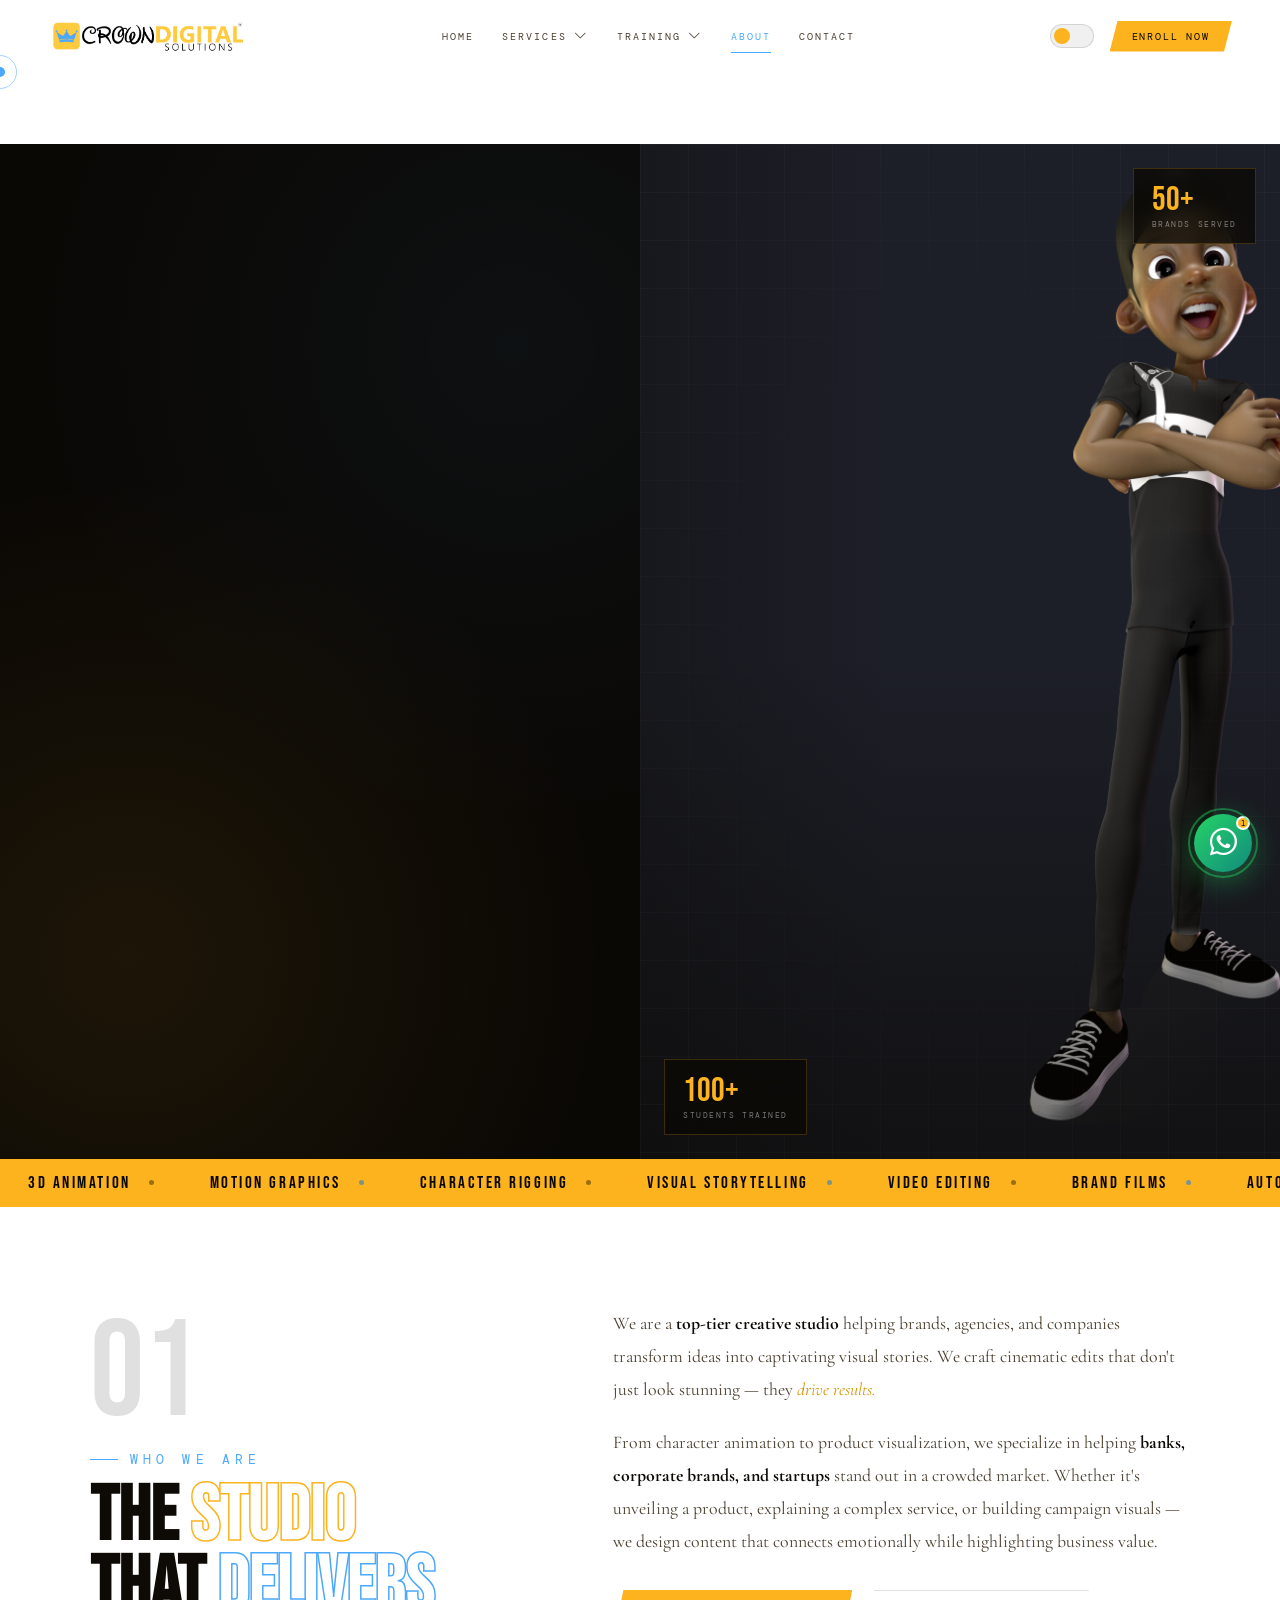
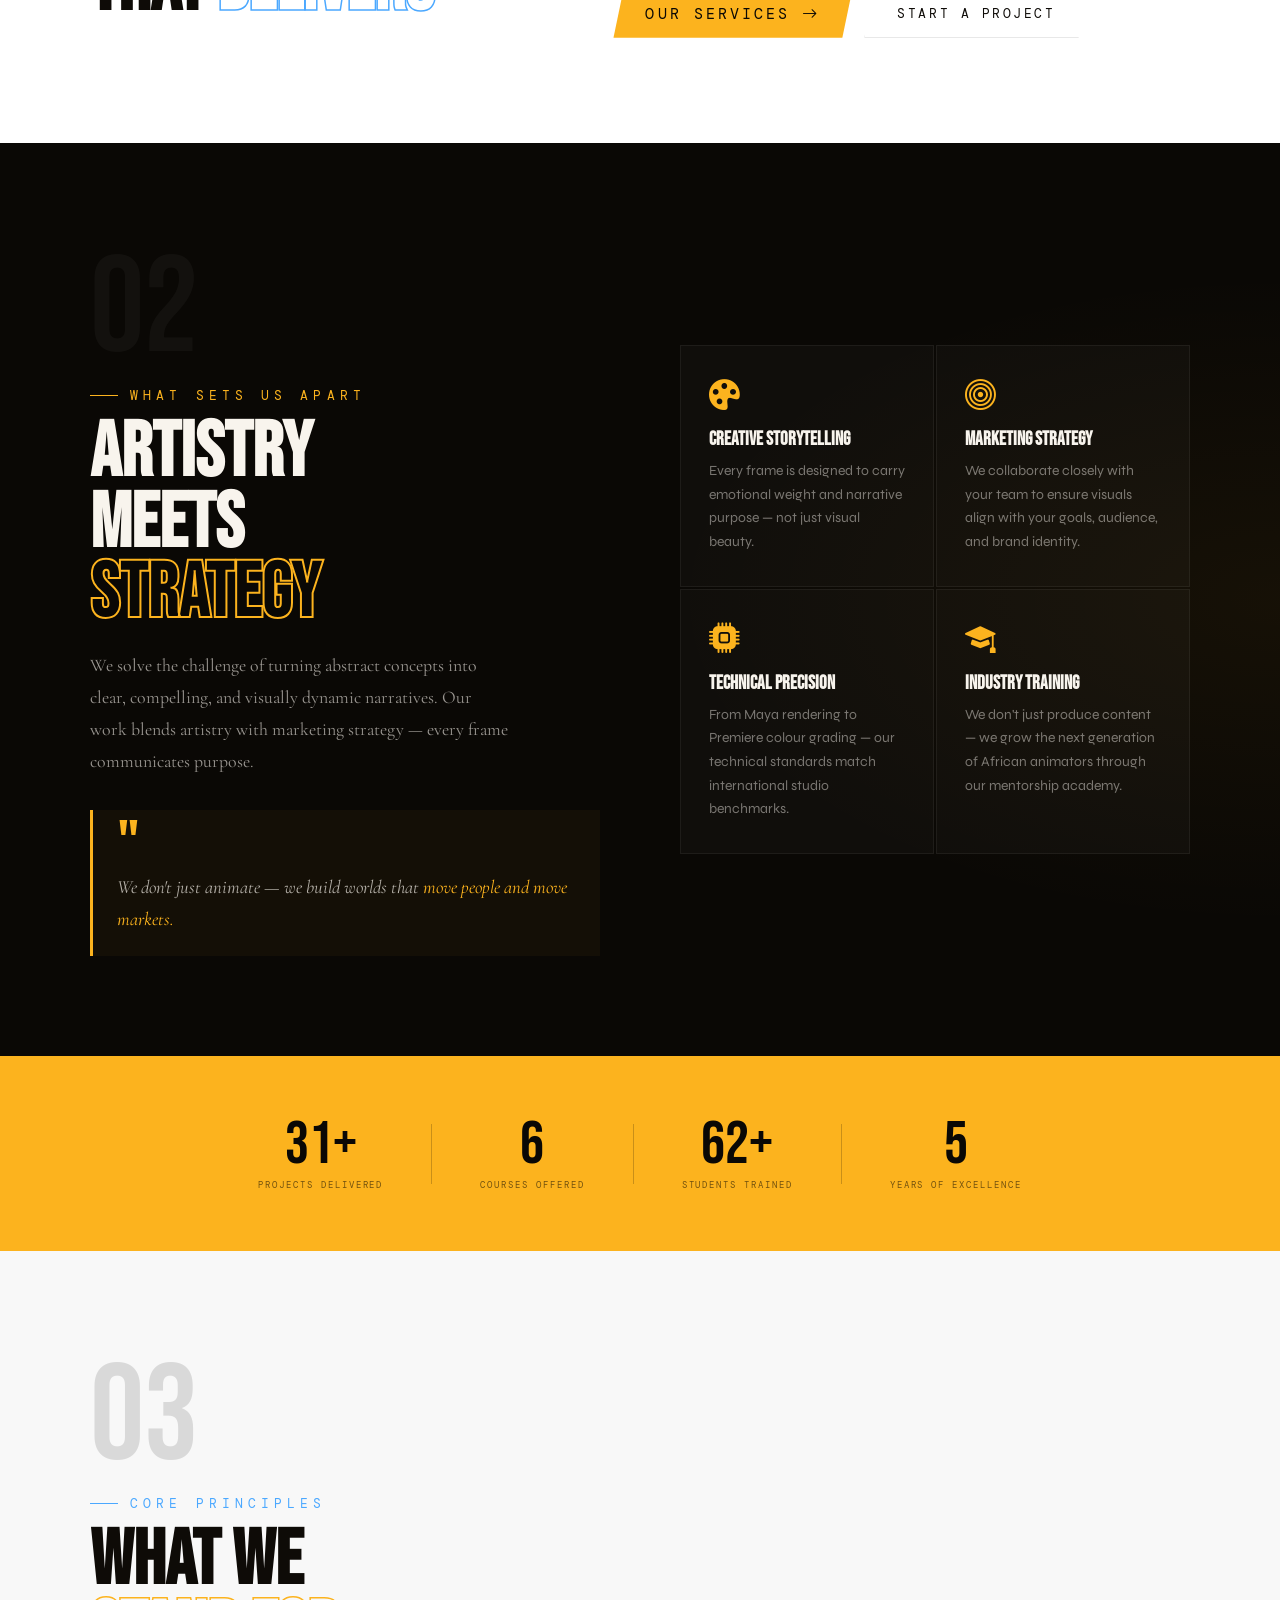
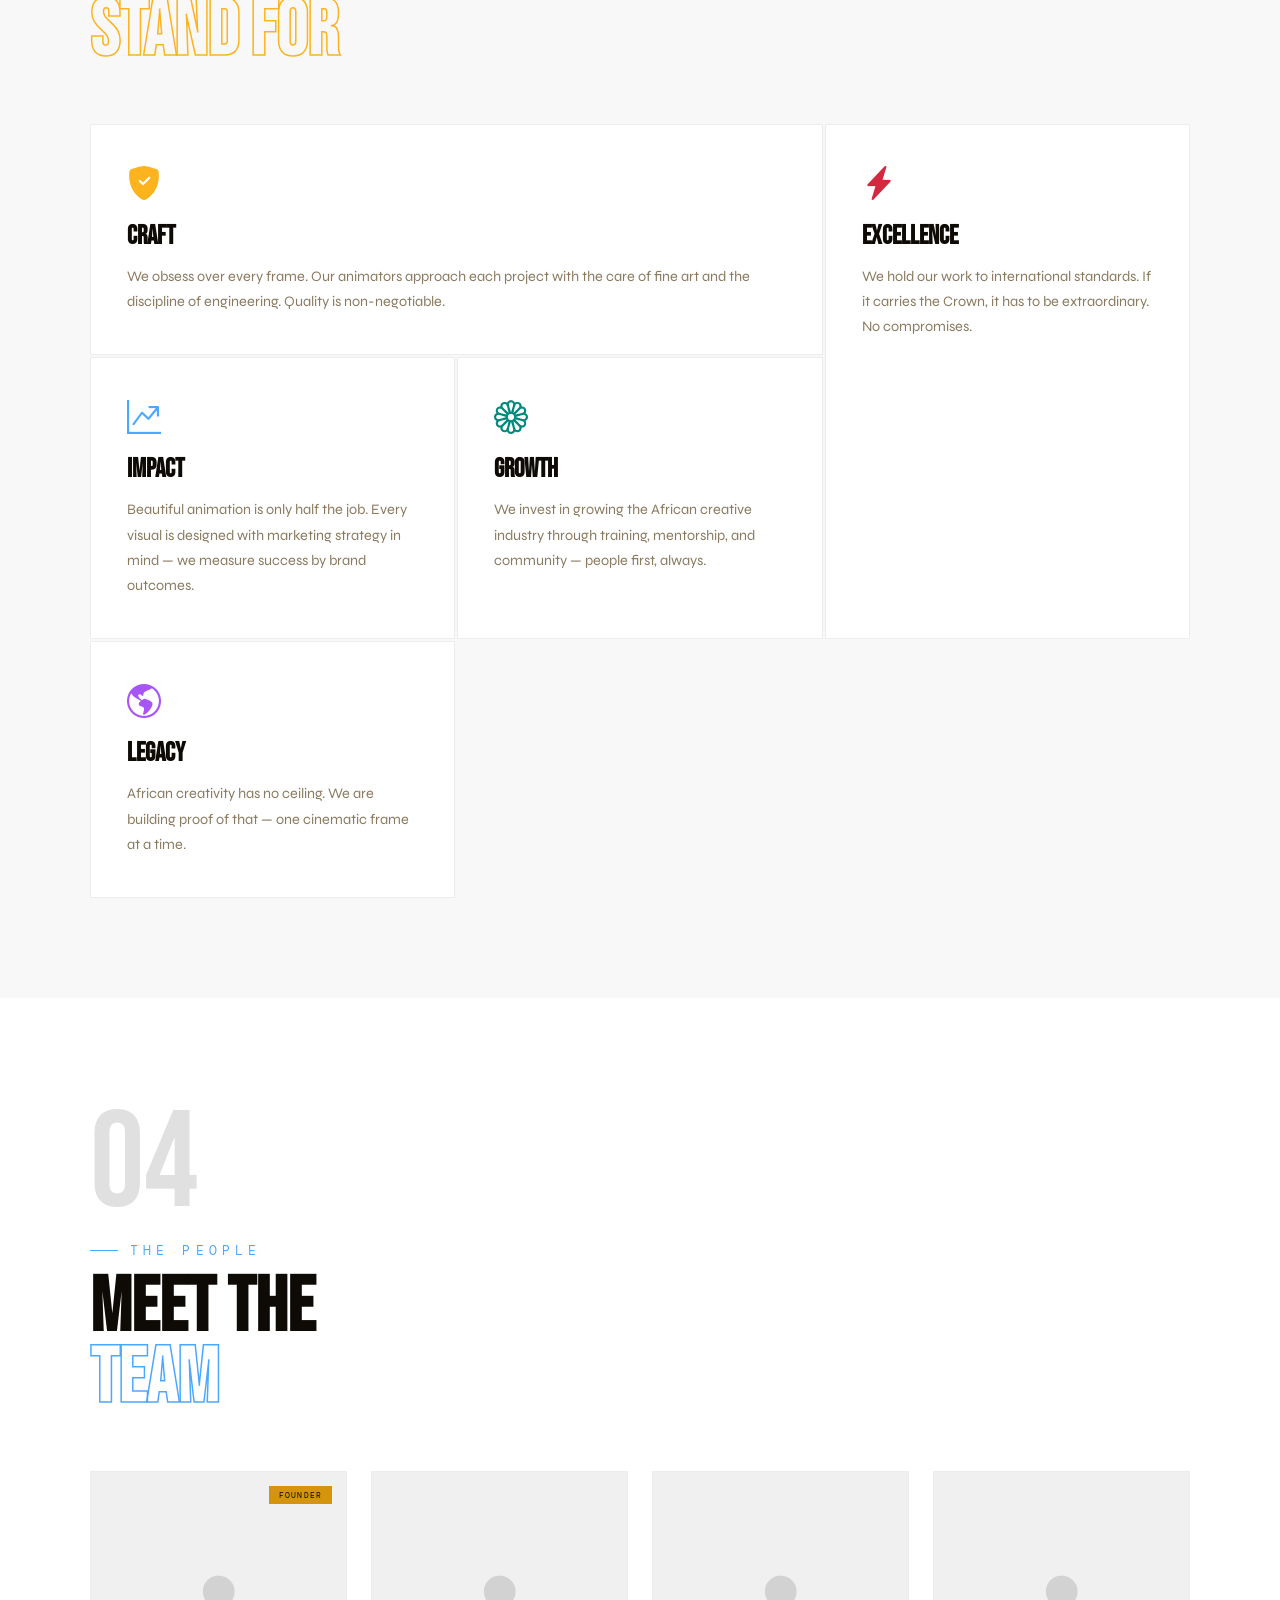
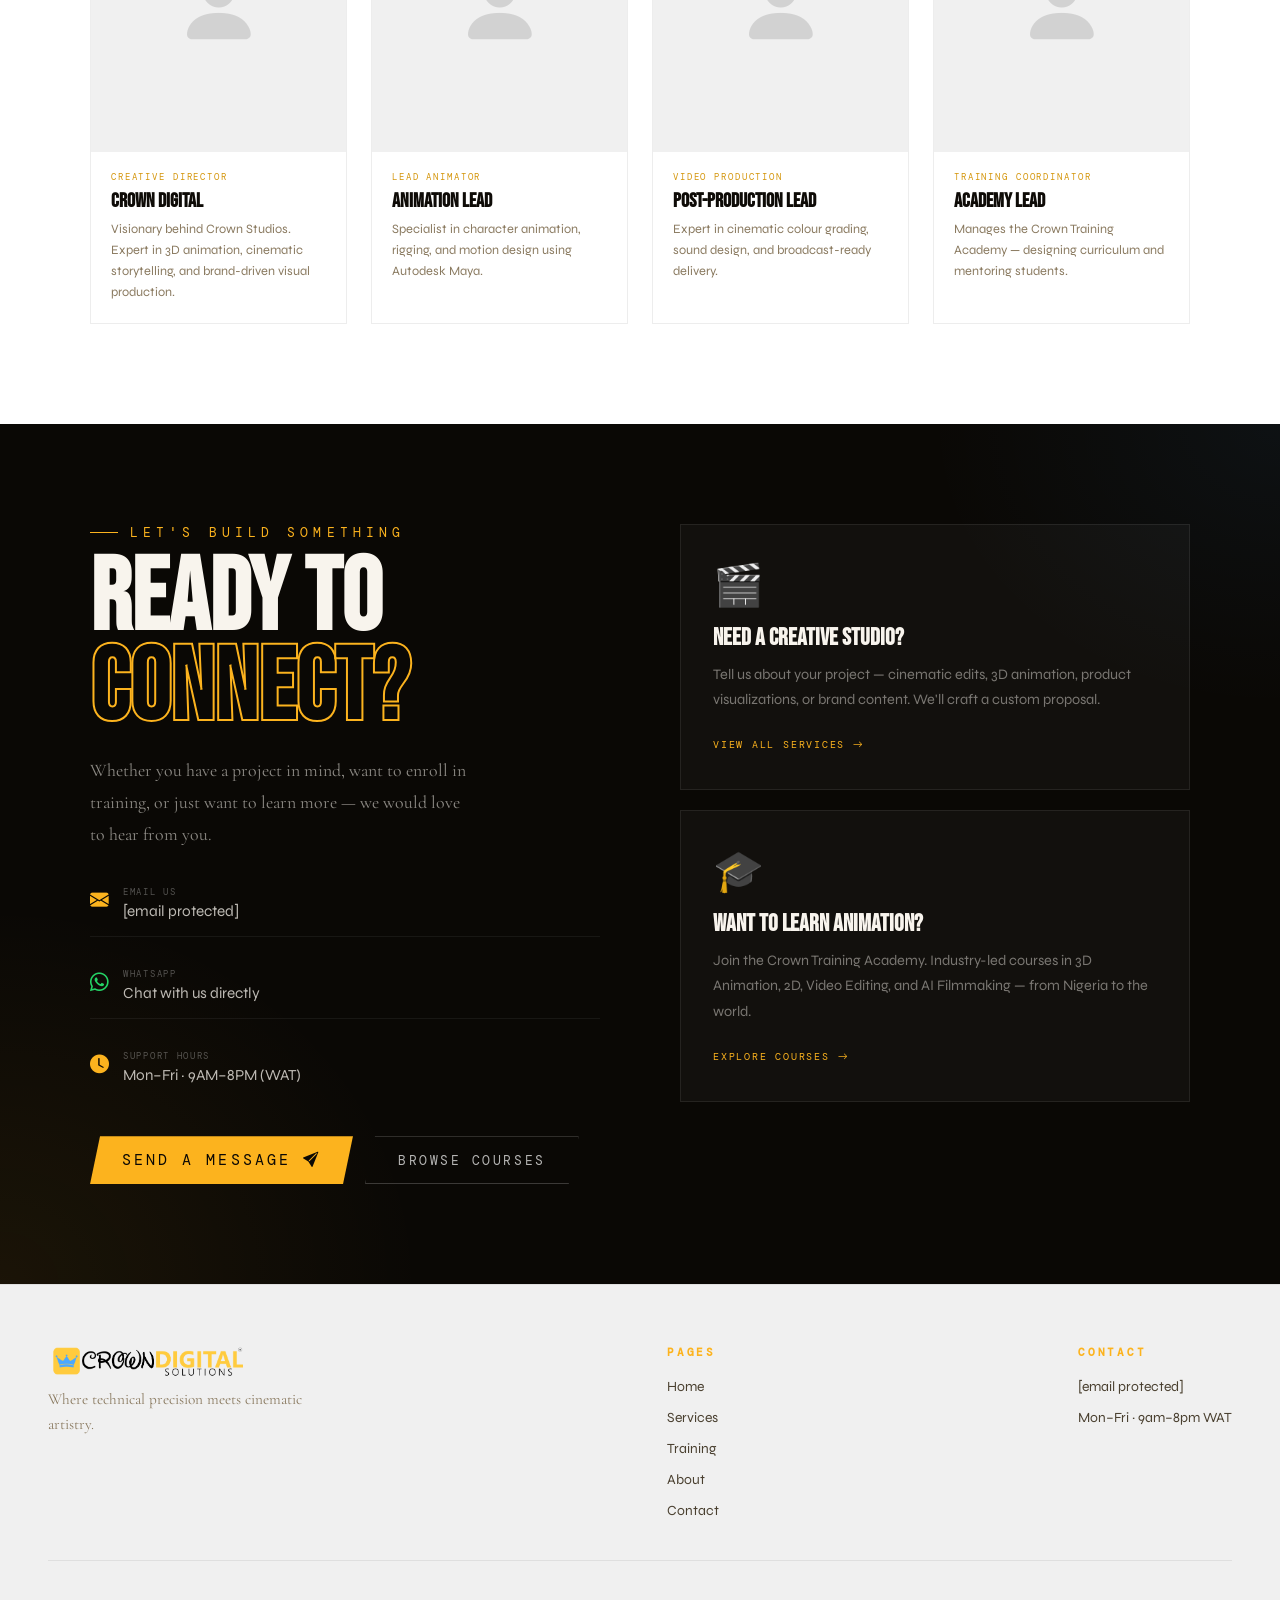
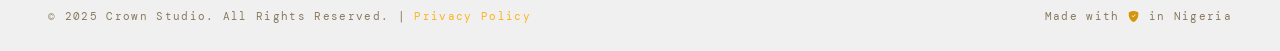
==== about.html @ 722c129f "Add files via upload" ====
<!DOCTYPE html>
<html lang="en">
<head>
<meta charset="UTF-8">
<meta name="viewport" content="width=device-width,initial-scale=1.0">
<title>About Crown Digital Studios — Nigeria's Premier 3D Animation Studio</title>

<!-- SEO & Open Graph -->
<meta name="description" content="Learn about Crown Digital Studios — Nigeria's premier 3D animation and visual storytelling studio. Meet our team, discover our story, values, and the craft behind every frame.">
<meta property="og:type" content="website">
<meta property="og:title" content="About Crown Digital Studios — Nigeria's Premier 3D Animation Studio">
<meta property="og:description" content="Where technical precision meets cinematic artistry. Crown Digital Studios crafts world-class 3D animation, brand films, and motion graphics — and trains the next generation of Nigerian animators.">
<meta property="og:url" content="https://crowndigitalstudios.com/about.html">
<meta property="og:image" content="https://raw.githubusercontent.com/Limboo05/Crown-Digital-Studio/main/Brand%20Logos/Crown%20Digital%20Logo%20v1%20-%20Black.png">
<meta property="og:image:alt" content="Crown Digital Studios">
<meta property="og:site_name" content="Crown Digital Studios">
<meta name="twitter:card" content="summary_large_image">
<meta name="twitter:title" content="About Crown Digital Studios">
<meta name="twitter:image" content="https://raw.githubusercontent.com/Limboo05/Crown-Digital-Studio/main/Brand%20Logos/Crown%20Digital%20Logo%20v1%20-%20Black.png">
<link rel="canonical" href="https://crowndigitalstudios.com/about.html">

<link rel="stylesheet" href="shared.css">
<style>
body { padding-top: var(--nav-h); }

/* PAGE HERO */
.pg-hero { padding:100px 48px 80px; background:var(--bg2); position:relative; overflow:hidden; border-bottom:1px solid var(--border); }

/* About page hero bg */
.pg-hero { min-height: 480px; }
.pg-hero-bg-img {
  background-image: url("Brand Images/Crown_Jnr2.png");
  background-size: cover; background-position: right center;
}
.pg-hero-bg-img::after {
  background: linear-gradient(120deg,
    rgba(248,244,237,0.96) 0%,
    rgba(248,244,237,0.83) 45%,
    rgba(248,244,237,0.45) 100%);
}
[data-theme="dark"] .pg-hero-bg-img::after {
  background: linear-gradient(120deg,
    rgba(7,5,3,0.97) 0%,
    rgba(7,5,3,0.85) 45%,
    rgba(7,5,3,0.5) 100%);
}

.pg-hero-grid { position:absolute; inset:0; pointer-events:none; background-image:linear-gradient(var(--border) 1px,transparent 1px),linear-gradient(90deg,var(--border) 1px,transparent 1px); background-size:48px 48px; mask-image:radial-gradient(ellipse 60% 80% at 80% 50%,black,transparent 70%); animation:gD 18s linear infinite; }
@keyframes gD { to { background-position:48px 48px; } }
.pgh-inner { max-width:1100px; margin:0 auto; display:grid; grid-template-columns:1fr 1fr; gap:60px; align-items:center; position:relative; z-index:2; }
.pgh-visual { position:relative; height:380px; border:1px solid var(--border2); overflow:hidden; }
.pgh-visual img { width:100%; height:100%; object-fit:cover; object-position:top center; }
.pgh-visual-overlay { position:absolute; inset:0; background:linear-gradient(to top,rgba(7,5,3,.6),transparent 60%); }
.pgh-visual-caption { position:absolute; bottom:20px; left:24px; font-family:var(--font-d); font-size:1rem; letter-spacing:.1em; color:#fff; }

/* STORY */
.story-sect { padding:90px 48px; background:var(--bg); }
.story-inner { max-width:1100px; margin:0 auto; display:grid; grid-template-columns:1fr 1.4fr; gap:80px; align-items:start; }
.story-sticky { position:sticky; top:calc(var(--nav-h)+24px); }
.story-num { font-family:var(--font-d); font-size:8rem; color:var(--border2); line-height:1; }
.story-blocks { display:flex; flex-direction:column; gap:48px; }
.sb-block { padding-bottom:48px; border-bottom:1px solid var(--border); }
.sb-block:last-child { border-bottom:none; padding-bottom:0; }
.sb-label { font-family:var(--font-m); font-size:.52rem; letter-spacing:.3em; text-transform:uppercase; color:var(--gold); margin-bottom:10px; }
.sb-block h3 { font-family:var(--font-d); font-size:1.8rem; color:var(--text); margin-bottom:12px; }
.sb-block p { font-size:.9rem; color:var(--text2); line-height:1.8; }
.sb-block p strong { color:var(--text); }

/* TEAM */
.team-sect { padding:90px 48px; background:var(--bg2); }
.team-inner { max-width:1100px; margin:0 auto; }
.team-grid { display:grid; grid-template-columns:repeat(4,1fr); gap:24px; margin-top:56px; }
.team-card {
  position:relative; overflow:hidden; cursor:none;
  border:1px solid var(--border);
  background:var(--surface);
  transition:transform .5s var(--ease), box-shadow .5s var(--ease);
  transform-style:preserve-3d;
}
.team-card:hover { transform:translateY(-10px); box-shadow:var(--shadow-lg); }
.team-card-img { position:relative; height:280px; overflow:hidden; background:var(--bg3); }
.team-card-img img { width:100%; height:100%; object-fit:cover; object-position:top center; transition:transform .6s var(--ease), filter .4s; filter:grayscale(20%); }
.team-card:hover .team-card-img img { transform:scale(1.06); filter:grayscale(0%); }
.team-card-img-placeholder { width:100%; height:100%; display:flex; align-items:center; justify-content:center; }
.team-card-img-placeholder i { font-size:5rem; color:var(--border2); }
.team-card-overlay { position:absolute; inset:0; background:linear-gradient(to top, rgba(7,5,3,.85) 0%, transparent 60%); opacity:0; transition:opacity .4s; }
.team-card:hover .team-card-overlay { opacity:1; }
.team-social { position:absolute; bottom:16px; left:0; right:0; display:flex; justify-content:center; gap:10px; opacity:0; transform:translateY(10px); transition:opacity .4s, transform .4s var(--ease); }
.team-card:hover .team-social { opacity:1; transform:translateY(0); }
.team-social a { width:36px; height:36px; border:1px solid rgba(255,255,255,.3); color:#fff; display:flex; align-items:center; justify-content:center; font-size:.9rem; text-decoration:none; transition:background .3s, border-color .3s; }
.team-social a:hover { background:var(--gold); border-color:var(--gold); color:var(--black); }
.team-card-body { padding:20px; }
.team-role { font-family:var(--font-m); font-size:.5rem; letter-spacing:.22em; text-transform:uppercase; color:var(--gold); margin-bottom:6px; }
.team-name { font-family:var(--font-d); font-size:1.2rem; color:var(--text); margin-bottom:6px; }
.team-bio { font-size:.75rem; color:var(--text3); line-height:1.65; }
.team-badge { position:absolute; top:14px; right:14px; background:var(--gold); color:var(--black); font-family:var(--font-m); font-size:.45rem; letter-spacing:.15em; text-transform:uppercase; padding:4px 10px; }

/* VALUES */
.values-sect { padding:90px 48px; background:var(--bg); }
.values-inner { max-width:1100px; margin:0 auto; }
.values-grid { display:grid; grid-template-columns:repeat(3,1fr); gap:24px; margin-top:56px; }
.val-card { padding:36px; background:var(--surface); border:1px solid var(--border); transition:transform .4s var(--ease), box-shadow .4s; cursor:none; }
.val-card:hover { transform:translateY(-8px); box-shadow:var(--shadow-lg); }
.val-icon { font-size:1.8rem; color:var(--gold); margin-bottom:16px; display:block; }
.val-title { font-family:var(--font-d); font-size:1.3rem; color:var(--text); margin-bottom:10px; }
.val-desc { font-size:.82rem; color:var(--text3); line-height:1.7; }

/* STATS */
.stats-sect { padding:70px 48px; background:var(--black); }
.stats-inner { max-width:1100px; margin:0 auto; display:grid; grid-template-columns:repeat(4,1fr); gap:2px; }
.stat-block { padding:40px 24px; text-align:center; background:rgba(255,255,255,.02); border:1px solid rgba(255,255,255,.05); transition:background .3s; }
.stat-block:hover { background:rgba(245,200,66,.04); }
.stat-n { font-family:var(--font-d); font-size:3.5rem; color:#f5c842; }
.stat-l { font-family:var(--font-m); font-size:.52rem; letter-spacing:.22em; text-transform:uppercase; color:rgba(255,255,255,.35); margin-top:6px; }

/* CONTACT */
.contact-sect { padding:90px 48px; background:var(--bg); }
.contact-inner { max-width:1100px; margin:0 auto; display:grid; grid-template-columns:1fr 1.2fr; gap:80px; align-items:start; }
.ct-info h2 { font-family:var(--font-d); font-size:clamp(2.5rem,6vw,5rem); line-height:.92; margin-bottom:24px; }
.ct-detail { display:flex; align-items:flex-start; gap:14px; padding:16px 0; border-bottom:1px solid var(--border); }
.ct-detail:last-of-type { border-bottom:none; }
.ct-ico { font-size:1.1rem; color:var(--gold); margin-top:2px; }
.ct-txt { font-size:.85rem; color:var(--text2); line-height:1.6; }
.ct-txt a { color:var(--text2); text-decoration:none; transition:color .3s; }
.ct-txt a:hover { color:var(--gold); }
.ct-txt strong { color:var(--text); display:block; font-size:.7rem; font-family:var(--font-m); letter-spacing:.15em; text-transform:uppercase; margin-bottom:2px; }
.hours-block { margin-top:28px; padding:20px; border:1px solid rgba(200,144,10,.2); background:rgba(200,144,10,.04); }
.hours-title { font-family:var(--font-m); font-size:.55rem; letter-spacing:.25em; text-transform:uppercase; color:var(--gold); margin-bottom:10px; display:flex; align-items:center; gap:8px; }
.hours-body { font-size:.85rem; color:var(--text2); line-height:1.8; }

/* Form */
.f-group { margin-bottom:18px; }
.f-group label { display:block; font-family:var(--font-m); font-size:.52rem; letter-spacing:.22em; text-transform:uppercase; color:var(--text3); margin-bottom:6px; }
.f-group input,.f-group select,.f-group textarea { width:100%; background:var(--bg2); border:1px solid var(--border2); color:var(--text); font-family:var(--font-b); font-size:.88rem; padding:12px 14px; outline:none; transition:border-color .3s,background .3s; appearance:none; }
.f-group input:focus,.f-group select:focus,.f-group textarea:focus { border-color:var(--gold); background:transparent; }
.f-group textarea { resize:none; height:110px; }
.f-group select option { background:var(--surface); }
.f-row { display:grid; grid-template-columns:1fr 1fr; gap:14px; }
.cf-submit { width:100%; font-family:var(--font-m); font-size:.68rem; letter-spacing:.2em; text-transform:uppercase; color:var(--black); background:var(--gold); border:none; padding:16px; cursor:none; transition:background .3s,box-shadow .3s,transform .2s; position:relative; overflow:hidden; display:flex; align-items:center; justify-content:center; gap:8px; }
.cf-submit::before { content:''; position:absolute; inset:0; background:var(--gold2); transform:translateX(-100%) skewX(-12deg); transition:transform .4s var(--ease); }
.cf-submit:hover { box-shadow:0 0 28px var(--gold-glow); transform:translateY(-1px); }
.cf-submit:hover::before { transform:translateX(0) skewX(0); }
.cf-submit span,.cf-submit i { position:relative; z-index:1; }

@media(max-width:900px){
  .pgh-inner { grid-template-columns:1fr; }
  .pgh-visual { height:240px; }
  .story-inner { grid-template-columns:1fr; }
  .story-sticky { position:relative; top:auto; }
  .story-num { font-size:5rem; }
  .team-grid { grid-template-columns:repeat(2,1fr); }
  .values-grid { grid-template-columns:repeat(2,1fr); }
  .stats-inner { grid-template-columns:repeat(2,1fr); }
  .contact-inner { grid-template-columns:1fr; gap:48px; }
  .f-row { grid-template-columns:1fr; }
}
@media(max-width:600px){
  .pg-hero,.story-sect,.values-sect,.stats-sect,.contact-sect,.team-sect { padding-left:20px; padding-right:20px; }
  .values-grid { grid-template-columns:1fr; }
  .stats-inner { grid-template-columns:1fr 1fr; }
  .team-grid { grid-template-columns:1fr 1fr; }
}
</style>
</head>
<body>
<div id="cs-cursor"></div><div id="cs-ring"></div>
<!-- MOBILE DRAWER -->
<div class="mob-nav" id="cs-mob-nav">
  <a href="index.html"><i class="mn-icon bi bi-house-fill"></i>Home</a>

  <!-- Services accordion -->
  <button class="mob-dd-toggle">
    <i class="mn-icon bi bi-camera-video-fill"></i>Services
    <i class="bi bi-chevron-right mob-dd-arrow"></i>
  </button>
  <div class="mob-dd-items">
    <a href="services.html#video-editing"><i class="bi bi-scissors"></i>Video Editing</a>
    <a href="services.html#3d-animation"><i class="bi bi-box-seam-fill"></i>3D Animation</a>
    <a href="services.html#2d-animation"><i class="bi bi-stars"></i>2D Animation</a>
    <a href="services.html#motion-graphics"><i class="bi bi-play-circle-fill"></i>Motion Graphics</a>
    <a href="services.html#video-production"><i class="bi bi-camera-video-fill"></i>Video Production</a>
    <a href="services.html#web-design"><i class="bi bi-code-slash"></i>Web Design & Dev</a>
    <a href="services.html#3d-design"><i class="bi bi-buildings-fill"></i>3D Design & Viz</a>
    <a href="services.html#graphic-design"><i class="bi bi-vector-pen"></i>Graphic Design</a>
    <a href="services.html#brand-design"><i class="bi bi-palette-fill"></i>Brand Design</a>
  </div>

  <!-- Training accordion -->
  <button class="mob-dd-toggle">
    <i class="mn-icon bi bi-mortarboard-fill"></i>Training
    <i class="bi bi-chevron-right mob-dd-arrow"></i>
  </button>
  <div class="mob-dd-items">
    <a href="training.html#courses"><i class="bi bi-box-seam-fill"></i>3D Animation — Maya</a>
    <a href="training.html#courses"><i class="bi bi-scissors"></i>2D Animation</a>
    <a href="training.html#courses"><i class="bi bi-camera-video-fill"></i>Video Editing</a>
    <a href="training.html#courses"><i class="bi bi-robot"></i>AI Filmmaking</a>
    <a href="training.html#courses"><i class="bi bi-stars"></i>AI Animation</a>
    <a href="training.html#courses"><i class="bi bi-palette-fill"></i>Graphic Design</a>
    <a href="training.html"><i class="bi bi-mortarboard-fill"></i>All Courses</a>
  </div>

  <a href="about.html"><i class="mn-icon bi bi-shield-fill-check"></i>About</a>
  <a href="contact.html"><i class="mn-icon bi bi-telephone-fill"></i>Contact</a>
  <a href="training.html" class="mob-cta">Enroll Now</a>
</div>

<nav id="cs-nav">
  <a href="index.html" class="nav-brand">
    <img src="Brand Logos/Crown Digital Logo v1 - Black.png" class="logo-dark" style="height:32px">
    <img src="Brand Logos/Crown Digital Logo v1 - White.png" class="logo-light" style="height:32px">
     
  </a>
  <ul class="nav-links">
    <li><a href="index.html">Home</a></li>

    <!-- SERVICES DROPDOWN -->
    <li class="has-wide-dd">
      <a href="services.html">Services <i class="bi bi-chevron-down dd-arrow"></i></a>
      <div class="nav-dropdown">
        <span class="dd-label">Creative Services</span>
        <a href="services.html#video-editing"><i class="bi bi-scissors"></i>Video Editing</a>
        <a href="services.html#3d-animation"><i class="bi bi-box-seam-fill"></i>3D Animation</a>
        <a href="services.html#2d-animation"><i class="bi bi-stars"></i>2D Animation</a>
        <a href="services.html#motion-graphics"><i class="bi bi-play-circle-fill"></i>Motion Graphics</a>
        <a href="services.html#video-production"><i class="bi bi-camera-video-fill"></i>Video Production</a>
        <div class="dd-divider"></div>
        <span class="dd-label">Design & Development</span>
        <a href="services.html#web-design"><i class="bi bi-code-slash"></i>Web Design & Dev</a>
        <a href="services.html#3d-design"><i class="bi bi-buildings-fill"></i>3D Design & Viz</a>
        <a href="services.html#graphic-design"><i class="bi bi-vector-pen"></i>Graphic Design</a>
        <a href="services.html#brand-design"><i class="bi bi-palette-fill"></i>Brand Design</a>
      </div>
    </li>

    <!-- TRAINING DROPDOWN -->
    <li>
      <a href="training.html">Training <i class="bi bi-chevron-down dd-arrow"></i></a>
      <div class="nav-dropdown">
        <span class="dd-label">Courses</span>
        <a href="training.html#courses"><i class="bi bi-box-seam-fill"></i>3D Animation</a>
        <a href="training.html#courses"><i class="bi bi-scissors"></i>2D Animation</a>
        <a href="training.html#courses"><i class="bi bi-camera-video-fill"></i>Video Editing</a>
        <div class="dd-divider"></div>
        <span class="dd-label">AI Programs</span>
        <a href="training.html#courses"><i class="bi bi-robot"></i>AI Filmmaking</a>
        <a href="training.html#courses"><i class="bi bi-stars"></i>AI Animation</a>
      </div>
    </li>

    <li><a href="about.html">About</a></li>
    <li><a href="contact.html">Contact</a></li>
  </ul>
  <div class="nav-right">
    <button class="theme-toggle" aria-label="Toggle theme"></button>
    <a href="training.html" class="nav-cta">Enroll Now</a>
    <button class="hamburger" id="cs-ham"><div class="ham-dots"><div class="ham-dot"></div><div class="ham-dot"></div><div class="ham-dot"></div><div class="ham-dot"></div></div></button>
  </div>
</nav>

<div id="cs-loader">
  <div class="ld-logo-wrap">
    <div class="ld-ring"></div><div class="ld-ring2"></div><div class="ld-ring3"></div>
    <img src="Brand Logos/Crown Digital Logo v1 - White.png" class="ld-logo-img" alt="Crown Digital">
  </div>
  <div class="ld-word">CROWN DIGITAL</div>
  <div class="ld-sub">Nigeria's Premier 3D Studio</div>
  <div class="ld-bar-track"><div class="ld-bar-fill"></div></div>
  <div style="margin-top:8px;font-family:var(--font-m);font-size:.5rem;color:rgba(255,255,255,.2)" id="ld-pct">0%</div>
</div>

 


<!-- PAGE HERO — CINEMATIC SPLIT -->
<section class="ab-hero">
  <!-- LEFT: Dark panel — headline + craft copy + CTAs -->
  <div class="ab-hero-left">
    <div class="ab-hero-noise"></div>
    <div class="ab-hero-left-content">
      <div class="s-label" style="color:var(--gold2);opacity:0;animation:fadeUp .6s ease 2.7s forwards">
        <span style="background:var(--gold2);width:28px;height:1px;display:inline-block;vertical-align:middle;margin-right:8px"></span>Est. Nigeria
      </div>
      <h1 class="ab-hero-title">
        <span class="abt-line"><span class="abt-inner">WE ARE</span></span>
        <span class="abt-line"><span class="abt-inner ab-stroke">CROWN</span></span>
        <span class="abt-line"><span class="abt-inner">STUDIOS</span></span>
      </h1>
      <p class="ab-hero-tagline">Top-tier creative studio. Cinematic storytelling. African excellence.</p>

      <!-- OUR CRAFT QUOTE — lives in left col -->
      <div class="ab-hero-craft" style="opacity:0;animation:fadeUp .8s ease 3.6s forwards">
        <p class="ab-hero-craft-quote">"Every frame we create carries a heartbeat — a pulse of intention, story, and purpose."</p>
        <p class="ab-hero-craft-body">At Crown Studios, we believe the most powerful storytelling happens at the intersection of <strong>technical mastery</strong> and <strong>genuine human emotion</strong>. We craft visual experiences that resonate, inspire, and move brands to new audiences.</p>
      </div>

      <div class="ab-hero-badges" style="opacity:0;animation:fadeUp .8s ease 3.85s forwards">
        <span class="ab-hbadge"><i class="bi bi-geo-alt-fill"></i> Nigeria</span>
        <span class="ab-hbadge"><i class="bi bi-camera-reels-fill"></i> 3D & Motion</span>
        <span class="ab-hbadge"><i class="bi bi-mortarboard-fill"></i> Training</span>
      </div>
      <div class="ab-hero-ctas" style="opacity:0;animation:fadeUp .8s ease 4.05s forwards">
        <a href="services.html" class="btn-gold"><span>Explore Services</span></a>
        <a href="contact.html" class="btn-outline" style="border-color:rgba(255,255,255,.2);color:rgba(255,255,255,.6)">Start a Project</a>
      </div>
    </div>
  </div>

  <!-- RIGHT: Pure full-height image + stat chips — NO overflow text -->
  <div class="ab-hero-right">
    <div class="ab-hero-img-wrap">
      <img src="Brand Images/Crown_Jnr2.png" alt="Crown Studios — Character Animation" class="ab-hero-img" onerror="this.style.background='linear-gradient(135deg,#0d1220,#1a0f05)'">
      <div class="ab-hero-img-over"></div>
      <div class="ab-hero-stat-chip top-right">
        <span class="ab-chip-num">50+</span>
        <span class="ab-chip-lbl">Brands Served</span>
      </div>
      <div class="ab-hero-stat-chip bottom-left">
        <span class="ab-chip-num">100+</span>
        <span class="ab-chip-lbl">Students Trained</span>
      </div>
      <!-- decorative grid overlay on image -->
      <div class="ab-img-grid-overlay"></div>
    </div>
  </div>
</section>

<!-- MARQUEE -->
<div class="cs-marquee"><div class="cs-marquee-inner"></div></div>

<!-- WHAT WE DO — EDITORIAL BLOCK -->
<section class="ab-what">
  <div class="ab-what-inner">
    <div class="ab-what-left reveal">
      <div class="ab-big-label">01</div>
      <div class="s-label">Who We Are</div>
      <h2 class="s-title">THE <span class="outline">STUDIO</span><br>THAT <span class="outline-blue">DELIVERS</span></h2>
    </div>
    <div class="ab-what-right reveal rd2">
      <p class="ab-body-text">We are a <strong>top-tier creative studio</strong> helping brands, agencies, and companies transform ideas into captivating visual stories. We craft cinematic edits that don't just look stunning — they <em>drive results.</em></p>
      <p class="ab-body-text">From character animation to product visualization, we specialize in helping <strong>banks, corporate brands, and startups</strong> stand out in a crowded market. Whether it's unveiling a product, explaining a complex service, or building campaign visuals — we design content that connects emotionally while highlighting business value.</p>
      <div class="ab-what-ctas">
        <a href="services.html" class="btn-gold"><span>Our Services <i class="bi bi-arrow-right"></i></span></a>
        <a href="contact.html" class="btn-outline">Start a Project</a>
      </div>
    </div>
  </div>
</section>

<!-- WHAT SETS US APART — DIAGONAL SPLIT -->
<section class="ab-apart">
  <div class="ab-apart-inner">
    <div class="ab-apart-text reveal">
      <div class="ab-big-label light">02</div>
      <div class="s-label gold-label">What Sets Us Apart</div>
      <h2 class="s-title" style="color:#f8f4ed">ARTISTRY<br>MEETS<br><span style="-webkit-text-stroke:2px var(--gold2);color:transparent">STRATEGY</span></h2>
      <p style="font-family:var(--font-a);font-size:1.05rem;color:rgba(248,244,237,.6);line-height:1.8;max-width:420px;margin:20px 0">We solve the challenge of turning abstract concepts into clear, compelling, and visually dynamic narratives. Our work blends artistry with marketing strategy — every frame communicates purpose.</p>
      <div class="ab-apart-quote">
        <span class="ab-quote-mark">"</span>
        <p>We don't just animate — we build worlds that <em>move people and move markets.</em></p>
      </div>
    </div>
    <div class="ab-apart-cards reveal rd2">
      <div class="ab-acard">
        <i class="bi bi-palette-fill ab-acard-icon"></i>
        <h4>Creative Storytelling</h4>
        <p>Every frame is designed to carry emotional weight and narrative purpose — not just visual beauty.</p>
      </div>
      <div class="ab-acard">
        <i class="bi bi-bullseye ab-acard-icon"></i>
        <h4>Marketing Strategy</h4>
        <p>We collaborate closely with your team to ensure visuals align with your goals, audience, and brand identity.</p>
      </div>
      <div class="ab-acard">
        <i class="bi bi-cpu-fill ab-acard-icon"></i>
        <h4>Technical Precision</h4>
        <p>From Maya rendering to Premiere colour grading — our technical standards match international studio benchmarks.</p>
      </div>
      <div class="ab-acard">
        <i class="bi bi-mortarboard-fill ab-acard-icon"></i>
        <h4>Industry Training</h4>
        <p>We don't just produce content — we grow the next generation of African animators through our mentorship academy.</p>
      </div>
    </div>
  </div>
</section>

<!-- STATS — BOLD COUNTER ROW -->
<div class="ab-stats-band">
  <div class="ab-stat-item reveal"><span class="ab-stat-n counter" data-target="50" data-suf="+">0</span><span class="ab-stat-l">Projects Delivered</span></div>
  <div class="ab-stat-div"></div>
  <div class="ab-stat-item reveal rd1"><span class="ab-stat-n counter" data-target="6" data-suf="">0</span><span class="ab-stat-l">Courses Offered</span></div>
  <div class="ab-stat-div"></div>
  <div class="ab-stat-item reveal rd2"><span class="ab-stat-n counter" data-target="100" data-suf="+">0</span><span class="ab-stat-l">Students Trained</span></div>
  <div class="ab-stat-div"></div>
  <div class="ab-stat-item reveal rd3"><span class="ab-stat-n counter" data-target="5" data-suf="">0</span><span class="ab-stat-l">Years of Excellence</span></div>
</div>

<!-- VALUES — BENTO GRID -->
<section class="ab-values">
  <div class="ab-values-inner">
    <div class="ab-values-header reveal">
      <div class="ab-big-label">03</div>
      <div class="s-label">Core Principles</div>
      <h2 class="s-title">WHAT WE<br><span class="outline">STAND FOR</span></h2>
    </div>
    <div class="ab-bento reveal rd1">
      <div class="ab-bento-cell ab-bento-wide" style="--bc:var(--gold2)">
        <i class="bi bi-shield-fill-check ab-bento-icon"></i>
        <h3 class="ab-bento-title">CRAFT</h3>
        <p>We obsess over every frame. Our animators approach each project with the care of fine art and the discipline of engineering. Quality is non-negotiable.</p>
      </div>
      <div class="ab-bento-cell" style="--bc:var(--blue)">
        <i class="bi bi-graph-up-arrow ab-bento-icon"></i>
        <h3 class="ab-bento-title">IMPACT</h3>
        <p>Beautiful animation is only half the job. Every visual is designed with marketing strategy in mind — we measure success by brand outcomes.</p>
      </div>
      <div class="ab-bento-cell" style="--bc:var(--teal)">
        <i class="bi bi-flower1 ab-bento-icon"></i>
        <h3 class="ab-bento-title">GROWTH</h3>
        <p>We invest in growing the African creative industry through training, mentorship, and community — people first, always.</p>
      </div>
      <div class="ab-bento-cell ab-bento-tall" style="--bc:var(--red)">
        <i class="bi bi-lightning-charge-fill ab-bento-icon"></i>
        <h3 class="ab-bento-title">EXCELLENCE</h3>
        <p>We hold our work to international standards. If it carries the Crown, it has to be extraordinary. No compromises.</p>
      </div>
      <div class="ab-bento-cell" style="--bc:#a855f7">
        <i class="bi bi-globe-americas ab-bento-icon"></i>
        <h3 class="ab-bento-title">LEGACY</h3>
        <p>African creativity has no ceiling. We are building proof of that — one cinematic frame at a time.</p>
      </div>
    </div>
  </div>
</section>

<!-- TEAM SECTION -->
<section class="ab-team">
  <div class="ab-team-inner">
    <div class="ab-values-header reveal">
      <div class="ab-big-label">04</div>
      <div class="s-label">The People</div>
      <h2 class="s-title">MEET THE<br><span class="outline-blue">TEAM</span></h2>
    </div>
    <div class="team-grid" style="margin-top:56px">
      <div class="team-card reveal">
        <div class="team-card-img">
          <div class="team-card-img-placeholder"><i class="bi bi-person-fill"></i></div>
        </div>
        <div class="team-card-overlay"></div>
        <div class="team-social">
          <a href="#"><i class="bi bi-instagram"></i></a>
          <a href="#"><i class="bi bi-linkedin"></i></a>
        </div>
        <span class="team-badge">Founder</span>
        <div class="team-card-body">
          <p class="team-role">Creative Director</p>
          <h3 class="team-name">Crown Digital</h3>
          <p class="team-bio">Visionary behind Crown Studios. Expert in 3D animation, cinematic storytelling, and brand-driven visual production.</p>
        </div>
      </div>
      <div class="team-card reveal rd1">
        <div class="team-card-img">
          <div class="team-card-img-placeholder"><i class="bi bi-person-fill"></i></div>
        </div>
        <div class="team-card-overlay"></div>
        <div class="team-social"><a href="#"><i class="bi bi-instagram"></i></a></div>
        <div class="team-card-body">
          <p class="team-role">Lead Animator</p>
          <h3 class="team-name">Animation Lead</h3>
          <p class="team-bio">Specialist in character animation, rigging, and motion design using Autodesk Maya.</p>
        </div>
      </div>
      <div class="team-card reveal rd2">
        <div class="team-card-img">
          <div class="team-card-img-placeholder"><i class="bi bi-person-fill"></i></div>
        </div>
        <div class="team-card-overlay"></div>
        <div class="team-social"><a href="#"><i class="bi bi-instagram"></i></a></div>
        <div class="team-card-body">
          <p class="team-role">Video Production</p>
          <h3 class="team-name">Post-Production Lead</h3>
          <p class="team-bio">Expert in cinematic colour grading, sound design, and broadcast-ready delivery.</p>
        </div>
      </div>
      <div class="team-card reveal rd3">
        <div class="team-card-img">
          <div class="team-card-img-placeholder"><i class="bi bi-person-fill"></i></div>
        </div>
        <div class="team-card-overlay"></div>
        <div class="team-social"><a href="#"><i class="bi bi-instagram"></i></a></div>
        <div class="team-card-body">
          <p class="team-role">Training Coordinator</p>
          <h3 class="team-name">Academy Lead</h3>
          <p class="team-bio">Manages the Crown Training Academy — designing curriculum and mentoring students.</p>
        </div>
      </div>
    </div>
  </div>
</section>

<!-- CONTACT CTA — FULL-WIDTH DRAMATIC -->
<section class="ab-contact-cta" id="contact">
  <div class="ab-cta-noise"></div>
  <div class="ab-cta-inner">
    <div class="ab-cta-left reveal">
      <div class="s-label gold-label">Let's Build Something</div>
      <h2 class="s-title" style="color:#f8f4ed;font-size:clamp(3rem,8vw,7rem);line-height:.88">READY TO<br><span style="-webkit-text-stroke:2px var(--gold2);color:transparent">CONNECT?</span></h2>
      <p style="font-family:var(--font-a);font-size:1.05rem;color:rgba(248,244,237,.55);max-width:380px;line-height:1.8;margin:20px 0">Whether you have a project in mind, want to enroll in training, or just want to learn more — we would love to hear from you.</p>
      <div style="display:flex;flex-direction:column;gap:16px;margin-top:8px">
        <div class="ab-cta-detail">
          <i class="bi bi-envelope-fill ab-cta-ico"></i>
          <div>
            <span class="ab-cta-detail-label">Email Us</span>
            <a href="/cdn-cgi/l/email-protection#5417263b233a272021303d3b27666063143339353d387a373b39" class="ab-cta-detail-val"><span class="__cf_email__" data-cfemail="591a2b362e372a2d2c3d30362a6b6d6e193e34383035773a3634">[email&#160;protected]</span></a>
          </div>
        </div>
        <div class="ab-cta-detail">
          <i class="bi bi-whatsapp ab-cta-ico" style="color:#25d366"></i>
          <div>
            <span class="ab-cta-detail-label">WhatsApp</span>
            <a href="https://wa.me/2348000000000" target="_blank" class="ab-cta-detail-val">Chat with us directly</a>
          </div>
        </div>
        <div class="ab-cta-detail">
          <i class="bi bi-clock-fill ab-cta-ico"></i>
          <div>
            <span class="ab-cta-detail-label">Support Hours</span>
            <span class="ab-cta-detail-val">Mon–Fri · 9AM–8PM (WAT)</span>
          </div>
        </div>
      </div>
      <div style="margin-top:36px;display:flex;gap:12px;flex-wrap:wrap">
        <a href="contact.html" class="btn-gold"><span>Send a Message <i class="bi bi-send-fill"></i></span></a>
        <a href="training.html" class="btn-outline" style="border-color:rgba(255,255,255,.2);color:rgba(255,255,255,.7)">Browse Courses</a>
      </div>
    </div>
    <div class="ab-cta-right reveal rd2">
      <div class="ab-cta-card">
        <div class="ab-cta-card-icon">🎬</div>
        <h3>Need a Creative Studio?</h3>
        <p>Tell us about your project — cinematic edits, 3D animation, product visualizations, or brand content. We'll craft a custom proposal.</p>
        <a href="services.html" class="ab-cta-card-link">View All Services <i class="bi bi-arrow-right"></i></a>
      </div>
      <div class="ab-cta-card">
        <div class="ab-cta-card-icon">🎓</div>
        <h3>Want to Learn Animation?</h3>
        <p>Join the Crown Training Academy. Industry-led courses in 3D Animation, 2D, Video Editing, and AI Filmmaking — from Nigeria to the world.</p>
        <a href="training.html" class="ab-cta-card-link">Explore Courses <i class="bi bi-arrow-right"></i></a>
      </div>
    </div>
  </div>
</section>

<style>
/* ── ABOUT HERO ── */
.ab-hero {
  min-height:100svh; display:grid; grid-template-columns:1fr 1fr;
  padding-top:var(--nav-h); overflow:hidden;
}
.ab-hero-left {
  background:var(--black); padding:80px 60px 80px;
  display:flex; align-items:center; position:relative; overflow:hidden;
  min-height:100svh;
}
/* new craft block inside left col */
.ab-hero-craft {
  margin:24px 0 28px;
  padding:20px 24px;
  border-left:2px solid var(--gold2);
  background:rgba(252,179,30,.04);
}
.ab-hero-craft-quote {
  font-family:var(--font-a); font-style:italic;
  font-size:1rem; color:rgba(248,244,237,.75);
  line-height:1.65; margin-bottom:10px;
}
.ab-hero-craft-body {
  font-size:.8rem; color:rgba(248,244,237,.4);
  line-height:1.75;
}
.ab-hero-craft-body strong { color:rgba(248,244,237,.7); font-style:normal; }
/* CTA row in left col */
.ab-hero-ctas {
  display:flex; gap:12px; flex-wrap:wrap; margin-top:12px;
}
.ab-hero-noise {
  position:absolute; inset:0; pointer-events:none;
  background-image:radial-gradient(circle at 20% 80%, rgba(252,179,30,.08) 0%, transparent 50%),
                   radial-gradient(circle at 80% 20%, rgba(75,168,255,.05) 0%, transparent 50%);
}
.ab-hero-left-content { position:relative; z-index:2; }
.ab-hero-title {
  font-family:var(--font-d); font-size:clamp(5rem,12vw,10rem);
  line-height:.85; margin:24px 0;
}
.abt-line { display:block; overflow:hidden; }
.abt-inner { display:block; color:#f8f4ed; transform:translateY(110%); animation:slideUp .9s var(--ease) forwards; }
.ab-stroke { -webkit-text-stroke:2px var(--gold2); color:transparent !important; }
.abt-line:nth-child(1) .abt-inner { animation-delay:2.8s; }
.abt-line:nth-child(2) .abt-inner { animation-delay:2.95s; }
.abt-line:nth-child(3) .abt-inner { animation-delay:3.1s; }
.ab-hero-tagline {
  font-family:var(--font-a); font-style:italic;
  font-size:1.1rem; color:rgba(248,244,237,.55); line-height:1.6;
  max-width:340px; margin-bottom:24px;
  opacity:0; animation:fadeUp .8s ease 3.3s forwards;
}
.ab-hero-badges { display:flex; flex-wrap:wrap; gap:10px; opacity:0; animation:fadeUp .8s ease 3.85s forwards; }
.ab-hbadge {
  font-family:var(--font-m); font-size:.5rem; letter-spacing:.18em; text-transform:uppercase;
  padding:6px 14px; border:1px solid rgba(255,255,255,.15); color:rgba(255,255,255,.5);
  display:flex; align-items:center; gap:6px;
}
.ab-hbadge i { color:var(--gold2); }
/* Right col: pure image, no overflow content */
.ab-hero-right { position:relative; overflow:hidden; background:var(--bg3); min-height:100svh; }
.ab-hero-img-wrap { position:absolute; inset:0; }
/* decorative grid over image */
.ab-img-grid-overlay {
  position:absolute; inset:0; pointer-events:none; z-index:2;
  background-image:linear-gradient(rgba(255,255,255,.04) 1px,transparent 1px),
                   linear-gradient(90deg,rgba(255,255,255,.04) 1px,transparent 1px);
  background-size:48px 48px;
  mask-image:radial-gradient(ellipse 80% 80% at 50% 50%,transparent 30%,black 100%);
}
.ab-hero-img { width:100%; height:100%; object-fit:cover; object-position:top center; filter:grayscale(20%); transition:filter .6s; }
.ab-hero-img-wrap:hover .ab-hero-img { filter:grayscale(0%); }
.ab-hero-img-over {
  position:absolute; inset:0;
  background:linear-gradient(to right, rgba(10,8,5,.3) 0%, transparent 40%),
             linear-gradient(to top, rgba(10,8,5,.6) 0%, transparent 50%);
}
.ab-hero-stat-chip {
  position:absolute; z-index:3;
  background:rgba(10,8,5,.75); backdrop-filter:blur(12px);
  border:1px solid rgba(252,179,30,.2); padding:14px 18px;
  display:flex; flex-direction:column; gap:2px;
}
.ab-hero-stat-chip.top-right { top:24px; right:24px; }
.ab-hero-stat-chip.bottom-left { bottom:24px; left:24px; }
.ab-chip-num { font-family:var(--font-d); font-size:2rem; color:var(--gold2); line-height:1; }
.ab-chip-lbl { font-family:var(--font-m); font-size:.46rem; letter-spacing:.2em; text-transform:uppercase; color:rgba(255,255,255,.45); }

/* ── WHAT WE DO ── */
.ab-what { padding:100px 48px; background:var(--bg); }
.ab-what-inner { max-width:1100px; margin:0 auto; display:grid; grid-template-columns:1fr 1.3fr; gap:80px; align-items:start; }
.ab-big-label { font-family:var(--font-d); font-size:8rem; color:var(--border2); line-height:1; margin-bottom:8px; }
.ab-big-label.light { color:rgba(255,255,255,.04); }
.ab-body-text { font-family:var(--font-a); font-size:1.05rem; color:var(--text2); line-height:1.85; margin-bottom:20px; }
.ab-body-text strong { color:var(--text); font-style:normal; }
.ab-body-text em { color:var(--gold); font-style:italic; }
.ab-what-ctas { display:flex; gap:12px; flex-wrap:wrap; margin-top:32px; }

/* ── APART ── */
.ab-apart { padding:100px 48px; background:var(--black); position:relative; overflow:hidden; }
.ab-apart::before { content:''; position:absolute; inset:0; background:radial-gradient(ellipse 80% 60% at 100% 50%, rgba(252,179,30,.05), transparent 60%); }
.ab-apart-inner { max-width:1100px; margin:0 auto; display:grid; grid-template-columns:1fr 1fr; gap:80px; align-items:center; position:relative; z-index:2; }
.ab-apart-quote { margin-top:32px; padding:20px 24px; border-left:3px solid var(--gold2); background:rgba(252,179,30,.04); }
.ab-quote-mark { font-family:var(--font-d); font-size:4rem; color:var(--gold2); line-height:.5; display:block; margin-bottom:8px; }
.ab-apart-quote p { font-family:var(--font-a); font-style:italic; font-size:1.1rem; color:rgba(248,244,237,.7); line-height:1.7; }
.ab-apart-quote em { color:var(--gold2); }
.ab-apart-cards { display:grid; grid-template-columns:1fr 1fr; gap:2px; }
.ab-acard { padding:32px 28px; background:rgba(255,255,255,.025); border:1px solid rgba(255,255,255,.06); transition:background .3s; }
.ab-acard:hover { background:rgba(252,179,30,.05); border-color:rgba(252,179,30,.2); }
.ab-acard-icon { font-size:1.8rem; color:var(--gold2); display:block; margin-bottom:14px; }
.ab-acard h4 { font-family:var(--font-d); font-size:1.1rem; color:#f8f4ed; margin-bottom:8px; }
.ab-acard p { font-size:.82rem; color:rgba(248,244,237,.45); line-height:1.7; }

/* ── STATS BAND ── */
.ab-stats-band { background:var(--gold2); padding:40px 48px; display:flex; justify-content:center; align-items:center; gap:0; flex-wrap:wrap; }
.ab-stat-item { text-align:center; padding:20px 48px; display:flex; flex-direction:column; gap:4px; }
.ab-stat-n { font-family:var(--font-d); font-size:3.5rem; color:var(--black); line-height:1; }
.ab-stat-l { font-family:var(--font-m); font-size:.52rem; letter-spacing:.22em; text-transform:uppercase; color:rgba(0,0,0,.55); }
.ab-stat-div { width:1px; height:60px; background:rgba(0,0,0,.2); align-self:center; }

/* ── VALUES BENTO ── */
.ab-values { padding:100px 48px; background:var(--bg2); }
.ab-values-inner { max-width:1100px; margin:0 auto; }
.ab-values-header { margin-bottom:56px; }
.ab-bento { display:grid; grid-template-columns:repeat(3,1fr); grid-template-rows:auto auto; gap:2px; }
.ab-bento-wide { grid-column:1/3; }
.ab-bento-tall { grid-row:1/3; grid-column:3; }
.ab-bento-cell {
  padding:40px 36px; background:var(--surface); border:1px solid var(--border);
  transition:background .3s, border-color .3s; cursor:default; position:relative; overflow:hidden;
}
.ab-bento-cell::before {
  content:''; position:absolute; top:0; left:0; right:0; height:2px;
  background:var(--bc,var(--gold2));
  transform:scaleX(0); transform-origin:left; transition:transform .5s var(--ease);
}
.ab-bento-cell:hover::before { transform:scaleX(1); }
.ab-bento-cell:hover { background:var(--surface2); border-color:var(--bc,var(--gold2)); }
.ab-bento-icon { font-size:2rem; color:var(--bc,var(--gold2)); display:block; margin-bottom:16px; }
.ab-bento-title { font-family:var(--font-d); font-size:1.5rem; color:var(--text); margin-bottom:12px; }
.ab-bento-cell p { font-size:.85rem; color:var(--text3); line-height:1.75; }

/* ── TEAM ── */
.ab-team { padding:100px 48px; background:var(--bg); }
.ab-team-inner { max-width:1100px; margin:0 auto; }

/* ── CONTACT CTA ── */
.ab-contact-cta { padding:100px 48px; background:var(--black); position:relative; overflow:hidden; }
.ab-cta-noise { position:absolute; inset:0; background:radial-gradient(ellipse 60% 80% at 0% 100%, rgba(252,179,30,.07), transparent 55%), radial-gradient(ellipse 50% 60% at 100% 0%, rgba(75,168,255,.06), transparent 55%); pointer-events:none; }
.ab-cta-inner { max-width:1100px; margin:0 auto; display:grid; grid-template-columns:1fr 1fr; gap:80px; align-items:start; position:relative; z-index:2; }
.ab-cta-detail { display:flex; align-items:flex-start; gap:14px; padding:16px 0; border-bottom:1px solid rgba(255,255,255,.06); }
.ab-cta-detail:last-child { border-bottom:none; }
.ab-cta-ico { font-size:1.1rem; color:var(--gold2); margin-top:2px; flex-shrink:0; }
.ab-cta-detail-label { display:block; font-family:var(--font-m); font-size:.5rem; letter-spacing:.2em; text-transform:uppercase; color:rgba(255,255,255,.3); margin-bottom:4px; }
.ab-cta-detail-val { display:block; font-family:var(--font-b); font-size:.9rem; color:rgba(248,244,237,.75); text-decoration:none; transition:color .3s; }
.ab-cta-detail-val:hover { color:var(--gold2); }
.ab-cta-right { display:flex; flex-direction:column; gap:20px; }
.ab-cta-card { background:rgba(255,255,255,.03); border:1px solid rgba(255,255,255,.08); padding:36px 32px; transition:border-color .3s, background .3s; }
.ab-cta-card:hover { border-color:rgba(252,179,30,.3); background:rgba(252,179,30,.03); }
.ab-cta-card-icon { font-size:2.4rem; margin-bottom:14px; display:block; }
.ab-cta-card h3 { font-family:var(--font-d); font-size:1.4rem; color:#f8f4ed; margin-bottom:10px; }
.ab-cta-card p { font-size:.85rem; color:rgba(248,244,237,.45); line-height:1.75; margin-bottom:20px; }
.ab-cta-card-link { font-family:var(--font-m); font-size:.58rem; letter-spacing:.18em; text-transform:uppercase; color:var(--gold2); text-decoration:none; display:inline-flex; align-items:center; gap:8px; transition:gap .3s; }
.ab-cta-card-link:hover { gap:14px; }

/* ── RESPONSIVE ── */
@media(max-width:1000px){
  .ab-hero { grid-template-columns:1fr; min-height:auto; }
  .ab-hero-left { min-height:auto; padding:80px 40px 64px; align-items:flex-start; }
  .ab-hero-right { height:480px; min-height:unset; }
  .ab-what-inner,.ab-apart-inner,.ab-cta-inner { grid-template-columns:1fr; gap:48px; }
  .ab-bento { grid-template-columns:1fr 1fr; }
  .ab-bento-wide,.ab-bento-tall { grid-column:auto; grid-row:auto; }
  .ab-stats-band { gap:0; }
  .ab-stat-item { padding:20px 32px; }
}
@media(max-width:640px){
  .ab-hero-left { padding:60px 20px 52px; }
  .ab-hero-right { height:360px; }
  .ab-what,.ab-values,.ab-team,.ab-contact-cta,.ab-apart { padding-left:20px; padding-right:20px; }
  .ab-bento { grid-template-columns:1fr; }
  .ab-apart-cards { grid-template-columns:1fr; }
  .team-grid { grid-template-columns:1fr 1fr; }
  .ab-stats-band { flex-direction:column; }
  .ab-stat-div { width:80px; height:1px; }
}
</style>
<!-- FOOTER -->
<footer id="cs-footer">
  <div class="ft-top">
    <div class="ft-brand">
      <a href="index.html" class="nav-brand" style="text-decoration:none">
        <img src="Brand Logos/Crown Digital Logo v1 - Black.png" class="ft-logo-dark" style="height:32px">
        <img src="Brand Logos/Crown Digital Logo v1 - White.png" class="ft-logo-light" style="height:32px">
      </a>
      <p>Where technical precision meets cinematic artistry.</p>
    </div>
    <div class="ft-col"><h4>Pages</h4><ul><li><a href="index.html">Home</a></li><li><a href="services.html">Services</a></li><li><a href="training.html">Training</a></li><li><a href="about.html">About</a></li><li><a href="contact.html">Contact</a></li></ul></div>
    <div class="ft-col"><h4>Contact</h4><ul><li><a href="/cdn-cgi/l/email-protection#c281b0adb5acb1b6b7a6abadb1f0f6f582a5afa3abaeeca1adaf"><span class="__cf_email__" data-cfemail="b7f4c5d8c0d9c4c3c2d3ded8c4858380f7d0dad6dedb99d4d8da">[email&#160;protected]</span></a></li><li><a href="#">Mon–Fri · 9am–8pm WAT</a></li></ul></div>
  </div>
  <div class="ft-bottom"><p class="ft-copy">© 2025 Crown Studio. All Rights Reserved. | <a href="#">Privacy Policy</a></p><p class="ft-copy">Made with <i class="bi bi-shield-fill-check" style="color:var(--gold)"></i> in Nigeria</p></div>
</footer>

<script src="shared.js"></script>
<script>
(function(){
  function killLoader(){var l=document.getElementById('cs-loader');if(!l||l.dataset.dismissed)return;l.dataset.dismissed='true';l.classList.add('ld-out');setTimeout(function(){l.style.display='none';try{l.remove();}catch(e){}},850);}
  setTimeout(killLoader,1000);setTimeout(killLoader,2000);setTimeout(killLoader,3000);
  document.addEventListener('DOMContentLoaded',function(){setTimeout(killLoader,500);});
  window.addEventListener('load',function(){setTimeout(killLoader,200);});
})();
</script>

<!-- CHAT SUPPORT WIDGET -->
<style>
.cs-chat-bubble{position:fixed;bottom:28px;right:28px;z-index:8000;display:flex;flex-direction:column;align-items:flex-end;gap:12px}
.cs-chat-btn{width:58px;height:58px;border-radius:50%;background:linear-gradient(135deg,#25d366,#128c7e);border:none;cursor:pointer;display:flex;align-items:center;justify-content:center;box-shadow:0 8px 32px rgba(37,211,102,0.45);transition:transform .3s,box-shadow .3s;position:relative}
.cs-chat-btn:hover{transform:scale(1.1);box-shadow:0 12px 40px rgba(37,211,102,0.6)}
.cs-chat-btn i{font-size:1.6rem;color:#fff}
.cs-chat-btn::after{content:'';position:absolute;inset:-6px;border-radius:50%;border:2px solid rgba(37,211,102,0.45);animation:chatPulse 2s ease-in-out infinite}
@keyframes chatPulse{0%,100%{transform:scale(1);opacity:.6}50%{transform:scale(1.18);opacity:0}}
.cs-chat-dot{position:absolute;top:2px;right:2px;width:14px;height:14px;background:var(--gold2,#fcb31e);border-radius:50%;border:2px solid #fff;font-family:'DM Mono',monospace;font-size:.45rem;color:#000;display:flex;align-items:center;justify-content:center}
.cs-chat-panel{position:fixed;bottom:100px;right:28px;z-index:8001;width:340px;background:var(--surface,#fff);border:1px solid var(--border2,rgba(0,0,0,.12));border-radius:12px;overflow:hidden;box-shadow:0 24px 64px rgba(0,0,0,.18);transform:translateY(20px) scale(.95);opacity:0;pointer-events:none;transition:opacity .35s cubic-bezier(0.16,1,0.3,1),transform .35s cubic-bezier(0.16,1,0.3,1)}
.cs-chat-panel.open{opacity:1;pointer-events:all;transform:translateY(0) scale(1)}
.csp-header{background:linear-gradient(135deg,#128c7e,#25d366);padding:20px 20px 16px;display:flex;align-items:center;gap:14px}
.csp-avatar{width:44px;height:44px;border-radius:50%;background:rgba(255,255,255,.2);display:flex;align-items:center;justify-content:center;font-size:1.4rem;color:#fff;flex-shrink:0;border:2px solid rgba(255,255,255,.4)}
.csp-name{font-family:'Bebas Neue',sans-serif;font-size:1.1rem;letter-spacing:.08em;color:#fff;line-height:1}
.csp-status{font-family:'DM Mono',monospace;font-size:.5rem;letter-spacing:.18em;text-transform:uppercase;color:rgba(255,255,255,.75);margin-top:3px;display:flex;align-items:center;gap:5px}
.csp-status-dot{width:7px;height:7px;border-radius:50%;background:#adff9e;animation:chatPulse 2s infinite}
.csp-close{margin-left:auto;background:none;border:none;color:rgba(255,255,255,.7);cursor:pointer;font-size:1.1rem;padding:4px;transition:color .2s}
.csp-close:hover{color:#fff}
.csp-body{padding:20px;background:var(--bg2,#f8f8f8)}
.csp-bubble{background:var(--surface,#fff);border:1px solid var(--border,rgba(0,0,0,.07));border-radius:0 12px 12px 12px;padding:12px 14px;margin-bottom:14px;font-family:'Syne',sans-serif;font-size:.82rem;color:var(--text,#0e0b07);line-height:1.6;box-shadow:var(--shadow,0 2px 8px rgba(0,0,0,.05))}
.csp-bubble strong{color:var(--gold2,#fcb31e)}
.csp-time{font-family:'DM Mono',monospace;font-size:.45rem;letter-spacing:.15em;color:var(--text3,#8a7a60);margin-bottom:16px;text-align:right}
.csp-options{display:flex;flex-direction:column;gap:8px}
.csp-opt{display:flex;align-items:center;gap:10px;padding:11px 14px;border:1px solid var(--border2,rgba(0,0,0,.12));background:var(--surface,#fff);text-decoration:none;font-family:'DM Mono',monospace;font-size:.56rem;letter-spacing:.15em;text-transform:uppercase;color:var(--text,#0e0b07);transition:border-color .25s,background .25s,color .25s,padding-left .25s;cursor:pointer}
.csp-opt:hover{border-color:#25d366;color:#128c7e;padding-left:20px;background:rgba(37,211,102,.04)}
.csp-opt i{color:#25d366;font-size:.9rem;flex-shrink:0}
.csp-footer{padding:12px 20px;border-top:1px solid var(--border,rgba(0,0,0,.07));font-family:'DM Mono',monospace;font-size:.48rem;letter-spacing:.15em;color:var(--text3,#8a7a60);text-align:center;display:flex;align-items:center;justify-content:center;gap:6px}
.csp-footer i{color:#25d366}
@media(max-width:400px){.cs-chat-panel{width:calc(100vw - 24px);right:12px}}
</style>
<div class="cs-chat-bubble">
  <div class="cs-chat-panel" id="csChatPanel">
    <div class="csp-header">
      <div class="csp-avatar"><i class="bi bi-headset"></i></div>
      <div class="csp-info">
        <div class="csp-name">Crown Digital Support</div>
        <div class="csp-status"><span class="csp-status-dot"></span>Typically replies instantly</div>
      </div>
      <button class="csp-close" onclick="toggleChat()"><i class="bi bi-x-lg"></i></button>
    </div>
    <div class="csp-body">
      <div class="csp-bubble">👋 Hi there! Welcome to <strong>Crown Digital Solutions</strong>.<br><br>We're here to help — whether you have questions about our services, training programs, or want to get a quote.</div>
      <div class="csp-time">Crown Support · Just now</div>
      <div class="csp-options">
        <a class="csp-opt" href="https://wa.me/2348000000000?text=Hello%20Crown%20Digital%2C%20I%27d%20like%20to%20enquire%20about%20your%20services." target="_blank" rel="noopener"><i class="bi bi-whatsapp"></i> Chat on WhatsApp</a>
        <a class="csp-opt" href="/cdn-cgi/l/email-protection#4407362b332a373031202d2b37767073042329252d286a272b29"><i class="bi bi-envelope-fill"></i> Send us an Email</a>
        <a class="csp-opt" href="training.html#courses"><i class="bi bi-mortarboard-fill"></i> View Training Courses</a>
        <a class="csp-opt" href="contact.html"><i class="bi bi-telephone-fill"></i> Contact Page</a>
      </div>
    </div>
    <div class="csp-footer"><i class="bi bi-shield-fill-check"></i> Mon–Fri · 9am–8pm WAT · Nigeria</div>
  </div>
  <button class="cs-chat-btn" onclick="toggleChat()" aria-label="Open chat support">
    <i class="bi bi-whatsapp" id="csChatIcon"></i>
    <span class="cs-chat-dot">1</span>
  </button>
</div>
<script>
function toggleChat(){
  const panel=document.getElementById('csChatPanel');
  const icon=document.getElementById('csChatIcon');
  const isOpen=panel.classList.toggle('
---- shared.css ----
/* ============================================================
   CROWN DIGITAL SOLUTIONS — SHARED STYLES v5
   Brand Colors: #fcb31e (Yellow/Gold) · #4ba8ff (Blue)
   Light mode: pure white | Dark mode toggle
============================================================ */

@import url('https://fonts.googleapis.com/css2?family=Bebas+Neue&family=Cormorant+Garamond:ital,wght@0,400;0,600;1,400&family=DM+Mono:ital,wght@0,400;0,500;1,400&family=Syne:wght@400;600;700;800&display=swap');
@import url('https://cdn.jsdelivr.net/npm/bootstrap-icons@1.11.3/font/bootstrap-icons.min.css');

*, *::before, *::after { margin:0; padding:0; box-sizing:border-box; }

/* ── TOKENS ── */
:root {
  --bg:        #ffffff;
  --bg2:       #f8f8f8;
  --bg3:       #f0f0f0;
  --surface:   #ffffff;
  --surface2:  #f5f5f5;
  --border:    rgba(0,0,0,0.07);
  --border2:   rgba(0,0,0,0.12);
  --text:      #0e0b07;
  --text2:     #4a4030;
  --text3:     #8a7a60;

  --gold:      #d4950a;
  --gold2:     #fcb31e;
  --gold-glow: rgba(252,179,30,0.22);

  --blue:      #4ba8ff;
  --blue2:     #74bcff;
  --blue-dark: #2a7fd4;
  --blue-glow: rgba(75,168,255,0.22);

  --red:       #d42840;
  --teal:      #00897b;
  --black:     #0a0805;
  --white:     #ffffff;
  --nav-h:     72px;
  --font-d:    'Bebas Neue', sans-serif;
  --font-b:    'Syne', sans-serif;
  --font-a:    'Cormorant Garamond', serif;
  --font-m:    'DM Mono', monospace;
  --ease:      cubic-bezier(0.16,1,0.3,1);
  --ease2:     cubic-bezier(0.4,0,0.2,1);
  --r:         6px;
  --shadow:    0 2px 20px rgba(0,0,0,0.06), 0 1px 4px rgba(0,0,0,0.03);
  --shadow-lg: 0 20px 60px rgba(0,0,0,0.10), 0 4px 16px rgba(0,0,0,0.05);
}

[data-theme="dark"] {
  --bg:        #070503;
  --bg2:       #0e0b07;
  --bg3:       #181208;
  --surface:   #111009;
  --surface2:  #1c1710;
  --border:    rgba(255,255,255,0.07);
  --border2:   rgba(255,255,255,0.12);
  --text:      #f0e8d8;
  --text2:     #b8a888;
  --text3:     #706050;
  --gold:      #fcb31e;
  --gold2:     #ffd166;
  --gold-glow: rgba(252,179,30,0.25);
  --blue:      #4ba8ff;
  --blue2:     #80c4ff;
  --blue-dark: #74bcff;
  --blue-glow: rgba(75,168,255,0.25);
  --red:       #e8284a;
  --teal:      #00c9b1;
  --shadow:    0 2px 20px rgba(0,0,0,0.4), 0 1px 4px rgba(0,0,0,0.2);
  --shadow-lg: 0 20px 60px rgba(0,0,0,0.6), 0 4px 16px rgba(0,0,0,0.3);
}

html { scroll-behavior: smooth; font-size: 17px; }
body {
  background: var(--bg);
  color: var(--text);
  font-family: var(--font-b);
  overflow-x: hidden;
  cursor: none;
  transition: background 0.4s, color 0.4s;
}

/* ── CURSOR ── */
#cs-cursor {
  position: fixed; width: 10px; height: 10px;
  background: var(--blue); border-radius: 50%;
  pointer-events: none; z-index: 99999;
  transform: translate(-50%,-50%);
  transition: width .25s var(--ease), height .25s var(--ease), background .25s;
  mix-blend-mode: multiply;
}
[data-theme="dark"] #cs-cursor { mix-blend-mode: difference; }
#cs-ring {
  position: fixed; width: 34px; height: 34px;
  border: 1.5px solid rgba(75,168,255,0.5); border-radius: 50%;
  pointer-events: none; z-index: 99998;
  transform: translate(-50%,-50%);
  transition: left .1s, top .1s, width .3s var(--ease), height .3s var(--ease), border-color .3s;
}
body.c-hover #cs-cursor { width: 20px; height: 20px; background: var(--gold2); }
body.c-hover #cs-ring { width: 52px; height: 52px; border-color: rgba(252,179,30,0.6); }

/* ── LOADER (enhanced) ── */
#cs-loader {
  position: fixed; inset: 0;
  background: #070503;
  z-index: 9999;
  display: flex; flex-direction: column;
  align-items: center; justify-content: center;
  overflow: hidden;
}
/* particle dots bg */
#cs-loader::before {
  content: '';
  position: absolute; inset: 0;
  background-image: radial-gradient(circle, rgba(252,179,30,0.08) 1px, transparent 1px),
                    radial-gradient(circle, rgba(75,168,255,0.05) 1px, transparent 1px);
  background-size: 40px 40px, 60px 60px;
  background-position: 0 0, 20px 20px;
  animation: ldBgDrift 8s linear infinite;
}
@keyframes ldBgDrift { to { background-position: 40px 40px, 60px 60px; } }

.ld-logo-wrap {
  position: relative; width: 110px; height: 110px;
  display: flex; align-items: center; justify-content: center;
}
.ld-ring  { position:absolute; inset:-10px; border-radius:50%; border:2px solid transparent; border-top-color:#fcb31e; border-right-color:#d4950a; animation:ldSpinA 1s linear infinite; }
.ld-ring2 { position:absolute; inset:-24px; border-radius:50%; border:1px solid transparent; border-bottom-color:rgba(75,168,255,0.7); border-left-color:rgba(75,168,255,0.3); animation:ldSpinB 1.8s linear infinite; }
.ld-ring3 { position:absolute; inset:-40px; border-radius:50%; border:1px dashed rgba(252,179,30,0.18); animation:ldSpinA 3.2s linear infinite; }
/* new: inner pulse ring */
.ld-ring4 { position:absolute; inset:-2px; border-radius:50%; border:1px solid rgba(252,179,30,0.3); animation:ldPulseRing 2s ease-in-out infinite; }
@keyframes ldPulseRing { 0%,100%{transform:scale(1);opacity:.3} 50%{transform:scale(1.15);opacity:1} }
@keyframes ldSpinA { to { transform:rotate(360deg); } }
@keyframes ldSpinB { to { transform:rotate(-360deg); } }

.ld-logo-img { width:78px; height:78px; object-fit:contain; position:relative; z-index:1; }

.ld-word {
  margin-top: 28px;
  font-family: var(--font-d);
  font-size: 2.8rem; letter-spacing:.45em;
  color: #f8f4ed;
  clip-path: inset(0 100% 0 0);
  animation: ldReveal .9s var(--ease) .5s forwards;
}
.ld-sub {
  font-family: var(--font-m); font-size:.92rem; letter-spacing:.38em;
  color: #fcb31e; text-transform:uppercase;
  opacity:0; animation: ldFade .6s ease 1.3s forwards;
  margin-top: 6px;
}
@keyframes ldReveal { to { clip-path:inset(0 0% 0 0); } }
@keyframes ldFade   { to { opacity:1; } }

.ld-bar-track { margin-top: 36px; width: 260px; height: 2px; background: rgba(255,255,255,.06); overflow:hidden; border-radius:1px; }
.ld-bar-fill  { height:100%; width:0; background:linear-gradient(90deg,#fcb31e,#4ba8ff,#fcb31e); background-size:200% 100%; animation:ldBar 2.2s var(--ease2) .2s forwards, ldBarShimmer 1.5s linear .2s infinite; box-shadow:0 0 12px #fcb31e88; }
@keyframes ldBar { to { width:100%; } }
@keyframes ldBarShimmer { to { background-position:-200% 0; } }
.ld-pct-wrap { margin-top:10px; display:flex; align-items:center; gap:8px; }
#ld-pct { font-family:var(--font-m); font-size:.76rem; color:rgba(255,255,255,.2); }

/* ld glitch line */
.ld-glitch {
  position:absolute; bottom:0; left:0; right:0; height:1px;
  background:linear-gradient(90deg,transparent,#fcb31e,#4ba8ff,transparent);
  animation:ldGlitch 2.5s ease-in-out infinite;
}
@keyframes ldGlitch {
  0%,100%{transform:translateX(-100%);opacity:0}
  40%{opacity:1}
  60%{transform:translateX(100%);opacity:0}
}

#cs-loader.ld-out { animation: ldOut .7s ease-out forwards; }
@keyframes ldOut {
  0%   { opacity:1; transform:scale(1); }
  60%  { opacity:0; transform:scale(1.05); }
  100% { opacity:0; transform:scale(1.05); visibility:hidden; pointer-events:none; }
}

/* ── NAV ── */
#cs-nav {
  position: fixed; top:0; left:0; right:0;
  height: var(--nav-h);
  z-index: 1000;
  display: flex; align-items: center;
  padding: 0 48px;
  justify-content: space-between;
  transition: background .4s, box-shadow .4s, padding .3s;
}
#cs-nav.scrolled {
  background: rgba(255,255,255,0.96);
  backdrop-filter: blur(20px);
  box-shadow: 0 1px 0 var(--border);
}
[data-theme="dark"] #cs-nav.scrolled { background: rgba(7,5,3,0.96); }

/* ── LOGO SWITCHING ── */
.nav-brand { display:flex; align-items:center; gap:10px; text-decoration:none; }
.logo-light { display:none; }
.logo-dark  { display:block; }
[data-theme="dark"] .logo-light { display:block; }
[data-theme="dark"] .logo-dark  { display:none; }

/* ── NAV LINKS ── */
.nav-links { display:flex; gap:0; list-style:none; align-items:center; }
.nav-links > li { position: relative; }

.nav-links > li > a {
  font-family:var(--font-m); font-size:.60rem; letter-spacing:.2em;
  text-transform:uppercase; color:var(--text2);
  text-decoration:none; position:relative;
  transition: color .3s;
  padding: 28px 14px;
  display: flex; align-items: center; gap: 5px;
}
.nav-links > li > a::after {
  content:''; position:absolute; bottom:18px; left:14px; right:14px;
  height:1px; background:var(--blue);
  transform:scaleX(0); transform-origin:left;
  transition: transform .3s var(--ease);
}
.nav-links > li > a:hover,
.nav-links > li > a.active { color:var(--blue); }
.nav-links > li > a:hover::after,
.nav-links > li > a.active::after { transform:scaleX(1); }

.nav-links > li > a .dd-arrow {
  font-size:.76rem; transition: transform .3s var(--ease);
  margin-left:2px;
}
.nav-links > li:hover > a .dd-arrow { transform: rotate(180deg); }

/* ── DROPDOWN PANEL ── */
.nav-dropdown {
  position: absolute; top: calc(var(--nav-h) - 4px); left: 50%;
  transform: translateX(-50%) translateY(-8px);
  background: var(--surface);
  border: 1px solid var(--border2);
  border-top: 2px solid var(--blue);
  min-width: 240px;
  padding: 8px 0;
  opacity: 0;
  pointer-events: none;
  transition: opacity .25s var(--ease), transform .3s var(--ease);
  box-shadow: 0 24px 60px rgba(0,0,0,0.12), 0 4px 16px rgba(0,0,0,0.06);
  z-index: 999;
}
.nav-links > li.has-wide-dd .nav-dropdown { min-width: 280px; }
.nav-links > li:hover .nav-dropdown {
  opacity: 1;
  pointer-events: all;
  transform: translateX(-50%) translateY(0);
}

.nav-dropdown a {
  display: flex; align-items: center; gap: 12px;
  padding: 11px 20px;
  font-family: var(--font-m); font-size: .50rem; letter-spacing: .18em;
  text-transform: uppercase; color: var(--text2);
  text-decoration: none;
  transition: background .2s, color .2s, padding-left .25s var(--ease);
  position: relative;
}
.nav-dropdown a::before {
  content: ''; position: absolute; left: 0; top: 0; bottom: 0;
  width: 0; background: linear-gradient(90deg, var(--blue-glow), transparent);
  transition: width .3s var(--ease);
}
.nav-dropdown a:hover { color: var(--blue); padding-left: 28px; background: var(--bg2); }
.nav-dropdown a:hover::before { width: 100%; }
.nav-dropdown a i { font-size: .9rem; color: var(--blue); flex-shrink: 0; transition: transform .3s var(--ease); }
.nav-dropdown a:hover i { transform: scale(1.2) rotate(-5deg); }

.nav-dropdown .dd-divider { height: 1px; background: var(--border); margin: 6px 16px; }
.nav-dropdown .dd-label {
  font-family: var(--font-m); font-size: .45rem; letter-spacing: .3em;
  text-transform: uppercase; color: var(--text3); padding: 10px 20px 4px;
}

.nav-right { display:flex; align-items:center; gap:16px; }

/* Theme toggle */
.theme-toggle {
  width: 44px; height: 24px;
  background: var(--bg3); border: 1px solid var(--border2);
  border-radius: 12px; cursor:none;
  position:relative; transition: background .3s;
  flex-shrink:0;
}
.theme-toggle::after {
  content:''; position:absolute; top:3px; left:3px;
  width:16px; height:16px; border-radius:50%;
  background: var(--gold2);
  transition: transform .3s var(--ease);
}
[data-theme="dark"] .theme-toggle::after { transform:translateX(20px); background:var(--blue); }

.nav-cta {
  font-family:var(--font-m); font-size:.60rem; letter-spacing:.18em;
  text-transform:uppercase; color:var(--black); background:var(--gold2);
  padding: 9px 22px; text-decoration:none;
  clip-path:polygon(8px 0%,100% 0%,calc(100% - 8px) 100%,0% 100%);
  transition: background .3s, box-shadow .3s, transform .2s;
}
.nav-cta:hover { background:var(--blue); color:#fff; box-shadow:0 0 24px var(--blue-glow); transform:translateY(-1px); }

/* Hamburger */
.hamburger {
  display:none; cursor:none; background:none; border:none;
  width:36px; height:36px; position:relative;
}
.ham-dots {
  display:grid; grid-template-columns:1fr 1fr;
  gap:6px; width:20px; height:20px;
  position:absolute; top:50%; left:50%; transform:translate(-50%,-50%);
  transition: transform .5s var(--ease);
}
.ham-dot {
  width:7px; height:7px; border-radius:50%;
  background:var(--text);
  transition: transform .4s var(--ease), background .3s, border-radius .3s;
}
.hamburger.open .ham-dots { transform:translate(-50%,-50%) rotate(45deg); }
.hamburger.open .ham-dot  { background:var(--gold2); border-radius:1px; }
.hamburger.open .ham-dot:nth-child(2) { transform:translateX(-100%) translateY(100%); opacity:0; }
.hamburger.open .ham-dot:nth-child(3) { transform:translateX(100%) translateY(-100%); opacity:0; }

/* ── MOBILE NAV (redesigned: compact, scrollable, properly sized) ── */
.mob-nav {
  position:fixed; top: var(--nav-h); right:0; bottom:0; left:0;
  background: var(--bg);
  z-index:997;
  transform:translateX(100%);
  transition: transform .45s var(--ease);
  display:flex; flex-direction:column;
  overflow-y: auto;
  padding: 16px 0 32px;
}
[data-theme="dark"] .mob-nav { background: #0a0805; }
.mob-nav.open { transform:translateX(0); }

/* top border accent */
.mob-nav::before {
  content: ''; display:block;
  width:100%; height:2px;
  background: linear-gradient(90deg, var(--gold2), var(--blue));
  flex-shrink:0;
}

.mob-nav > a {
  font-family:var(--font-d); font-size:1.8rem; letter-spacing:.08em;
  color:var(--text); text-decoration:none;
  display:flex; align-items:center; gap:14px;
  padding: 14px 24px;
  border-bottom: 1px solid var(--border);
  transition: color .3s, background .3s;
}
.mob-nav > a:hover { color:var(--blue); background:var(--bg2); }
.mob-nav > a .mn-icon { font-size:1.2rem; color:var(--gold2); flex-shrink:0; width:24px; }

/* mobile dropdown */
.mob-dd-toggle {
  font-family:var(--font-d); font-size:1.8rem; letter-spacing:.08em;
  color:var(--text); background:none; border:none; cursor:none;
  display:flex; align-items:center; gap:14px;
  padding: 14px 24px;
  border-bottom: 1px solid var(--border);
  transition: color .3s, background .3s; width:100%; text-align:left;
}
.mob-dd-toggle:hover { color:var(--blue); background:var(--bg2); }
.mob-dd-toggle .mn-icon { font-size:1.2rem; color:var(--gold2); flex-shrink:0; width:24px; }
.mob-dd-toggle .mob-dd-arrow { font-size:.9rem; margin-left:auto; transition:transform .3s var(--ease); color:var(--text3); }
.mob-dd-toggle.open { color:var(--blue); }
.mob-dd-toggle.open .mob-dd-arrow { transform:rotate(90deg); color:var(--blue); }

.mob-dd-items {
  max-height:0; overflow:hidden;
  transition: max-height .4s var(--ease);
  background: var(--bg2);
  border-bottom: 1px solid var(--border);
}
.mob-dd-items.open { max-height: 900px; }
.mob-dd-items a {
  display:flex; align-items:center; gap:12px;
  font-family:var(--font-m); font-size:.84rem; letter-spacing:.18em;
  text-transform:uppercase; color:var(--text2);
  text-decoration:none; padding:12px 24px 12px 36px;
  border-bottom:1px solid var(--border);
  transition: color .3s, background .3s, padding-left .25s;
}
.mob-dd-items a:hover { color:var(--blue); background:var(--bg3); padding-left:44px; }
.mob-dd-items a i { color:var(--blue); font-size:.85rem; width:16px; flex-shrink:0; }

.mob-nav-footer {
  margin-top:auto; padding:20px 24px 8px;
  display:flex; flex-direction:column; gap:10px;
}
.mob-cta {
  font-family:var(--font-m); font-size:.92rem; letter-spacing:.2em; text-transform:uppercase;
  color:var(--black); background:var(--gold2);
  padding:16px 24px; text-decoration:none; display:block; text-align:center;
  clip-path:polygon(10px 0%,100% 0%,calc(100% - 10px) 100%,0% 100%);
  transition: background .3s;
}
.mob-cta:hover { background:var(--blue); color:#fff; }

/* ── BUTTONS ── */
.btn-gold {
  display:inline-flex; align-items:center; gap:8px;
  font-family:var(--font-m); font-size:.90rem; letter-spacing:.2em;
  text-transform:uppercase; color:var(--black); background:var(--gold2);
  padding:14px 32px; text-decoration:none; cursor:none;
  clip-path:polygon(10px 0%,100% 0%,calc(100% - 10px) 100%,0% 100%);
  border:none; position:relative; overflow:hidden;
  transition: transform .3s, box-shadow .3s;
}
.btn-gold::before {
  content:''; position:absolute; inset:0;
  background:var(--blue); transform:translateX(-100%) skewX(-12deg);
  transition: transform .4s var(--ease);
}
.btn-gold:hover { transform:translateY(-2px); box-shadow:0 0 28px var(--gold-glow); color:#fff; }
.btn-gold:hover::before { transform:translateX(0) skewX(0); }
.btn-gold span { position:relative; z-index:1; }

.btn-blue {
  display:inline-flex; align-items:center; gap:8px;
  font-family:var(--font-m); font-size:.90rem; letter-spacing:.2em;
  text-transform:uppercase; color:#fff; background:var(--blue);
  padding:14px 32px; text-decoration:none; cursor:none;
  clip-path:polygon(10px 0%,100% 0%,calc(100% - 10px) 100%,0% 100%);
  border:none; position:relative; overflow:hidden;
  transition: transform .3s, box-shadow .3s;
}
.btn-blue::before {
  content:''; position:absolute; inset:0;
  background:var(--gold2); transform:translateX(-100%) skewX(-12deg);
  transition: transform .4s var(--ease);
}
.btn-blue:hover { transform:translateY(-2px); box-shadow:0 0 28px var(--blue-glow); color:var(--black); }
.btn-blue:hover::before { transform:translateX(0) skewX(0); }
.btn-blue span { position:relative; z-index:1; }

.btn-outline {
  display:inline-flex; align-items:center; gap:8px;
  font-family:var(--font-m); font-size:.75rem; letter-spacing:.2em;
  text-transform:uppercase; color:var(--text);
  border:1px solid var(--border2); padding:13px 32px;
  text-decoration:none; cursor:none; background:none;
  clip-path:polygon(10px 0%,100% 0%,calc(100% - 10px) 100%,0% 100%);
  transition: border-color .3s, color .3s, box-shadow .3s, transform .3s;
}
.btn-outline:hover { border-color:var(--blue); color:var(--blue); box-shadow:0 0 20px var(--blue-glow); transform:translateY(-2px); }

/* ── SECTION UTILITIES ── */
.s-label {
  font-family:var(--font-m); font-size:.75rem; letter-spacing:.4em;
  text-transform:uppercase; color:var(--blue);
  display:flex; align-items:center; gap:12px; margin-bottom:14px;
}
.s-label::before { content:''; width:28px; height:1px; background:var(--blue); display:inline-block; }
.s-label.gold-label { color:var(--gold2); }
.s-label.gold-label::before { background:var(--gold2); }

.s-title {
  font-family:var(--font-d); font-size:clamp(2.4rem,6vw,5.5rem);
  line-height:.92; margin-bottom:20px; color:var(--text);
}
.s-title .outline { -webkit-text-stroke:1.5px var(--gold2); color:transparent; }
.s-title .outline-blue { -webkit-text-stroke:1.5px var(--blue); color:transparent; }

/* ── REVEAL ── */
.reveal { opacity:0; transform:translateY(36px); transition:opacity .8s var(--ease), transform .8s var(--ease); }
.reveal.in { opacity:1; transform:translateY(0); }
.rd1{transition-delay:.1s} .rd2{transition-delay:.2s} .rd3{transition-delay:.3s}
.rd4{transition-delay:.4s} .rd5{transition-delay:.5s}

/* ── MARQUEE ── */
.cs-marquee { background:var(--gold2); padding:14px 0; overflow:hidden; }
.cs-marquee-inner { display:flex; animation:mRun 20s linear infinite; white-space:nowrap; }
.cs-marquee-item {
  font-family:var(--font-d); font-size:1rem; letter-spacing:.15em;
  color:var(--black); padding:0 28px; display:flex; align-items:center; gap:18px; flex-shrink:0;
}
.cs-marquee-item .mdot { width:5px; height:5px; background:var(--black); border-radius:50%; opacity:.4; }
.cs-marquee-item:nth-child(even) .mdot { background:var(--blue-dark); opacity:.6; }
@keyframes mRun { to { transform:translateX(-50%); } }

/* ── 3D FLIP CARD (shared across pages) ── */
.flip-card {
  perspective: 1000px;
  cursor: none;
}
.flip-card-inner {
  position: relative;
  width: 100%; height: 100%;
  transform-style: preserve-3d;
  transition: transform .7s var(--ease);
}
.flip-card:hover .flip-card-inner { transform: rotateY(180deg); }
.flip-card-front,
.flip-card-back {
  position: absolute; inset: 0;
  backface-visibility: hidden;
  -webkit-backface-visibility: hidden;
}
.flip-card-back { transform: rotateY(180deg); }

/* ── FOOTER ── */
#cs-footer {
  background: var(--bg3);
  border-top:1px solid var(--border);
  padding:60px 48px 28px;
}
[data-theme="dark"] #cs-footer { background:var(--surface); }
.ft-top { display:flex; justify-content:space-between; align-items:flex-start; flex-wrap:wrap; gap:40px; margin-bottom:48px; padding-bottom:40px; border-bottom:1px solid var(--border); }
.ft-brand p { font-family:var(--font-a); font-size:.9rem; color:var(--text3); margin-top:10px; max-width:260px; line-height:1.6; }
.ft-col h4 { font-family:var(--font-m); font-size:.65rem; letter-spacing:.25em; text-transform:uppercase; color:var(--gold2); margin-bottom:16px; }
.ft-col ul { list-style:none; display:flex; flex-direction:column; gap:10px; }
.ft-col a { font-family:var(--font-b); font-size:.82rem; color:var(--text2); text-decoration:none; transition:color .3s; }
.ft-col a:hover { color:var(--blue); }
.ft-bottom { display:flex; justify-content:space-between; flex-wrap:wrap; gap:8px; }
.ft-copy { font-family:var(--font-m); font-size:.65rem; letter-spacing:.12em; color:var(--text3); }
.ft-copy a { color:var(--gold2); text-decoration:none; }
.ft-copy a:hover { color:var(--blue); }
.ft-socials { display:flex; gap:12px; margin-top:16px; }
.ft-soc-link { width:36px; height:36px; border:1px solid var(--border2); display:flex; align-items:center; justify-content:center; color:var(--text3); font-size:.95rem; text-decoration:none; transition:border-color .3s, color .3s, background .3s; }
.ft-soc-link:hover { border-color:var(--gold2); color:var(--gold2); background:var(--gold-glow); }

.ft-logo-light { display:none; }
.ft-logo-dark  { display:block; }
[data-theme="dark"] .ft-logo-light { display:block; }
[data-theme="dark"] .ft-logo-dark  { display:none; }

/* ── PAGE HERO ── */
.pg-hero {
  padding: 120px 48px 90px;
  position: relative; overflow: hidden;
  border-bottom: 1px solid var(--border);
  min-height: 480px;
  display: flex; align-items: flex-end;
}
.pg-hero-bg-img {
  position: absolute; inset: 0;
  background-size: cover; background-position: center;
  background-repeat: no-repeat;
}
.pg-hero-bg-img::after {
  content: '';
  position: absolute; inset: 0;
  background: linear-gradient(135deg, rgba(255,255,255,0.94) 0%, rgba(255,255,255,0.76) 50%, rgba(255,255,255,0.52) 100%);
}
[data-theme="dark"] .pg-hero-bg-img::after {
  background: linear-gradient(135deg, rgba(7,5,3,0.94) 0%, rgba(7,5,3,0.78) 50%, rgba(7,5,3,0.55) 100%);
}
.pg-hero-grid { position:absolute; inset:0; pointer-events:none; background-image:linear-gradient(var(--border) 1px,transparent 1px),linear-gradient(90deg,var(--border) 1px,transparent 1px); background-size:48px 48px; mask-image:radial-gradient(ellipse 70% 80% at 70% 50%,black,transparent 70%); animation:gD 18s linear infinite; z-index:2; }
@keyframes gD { to { background-position:48px 48px; } }
.pg-hero-inner { max-width:1100px; margin:0 auto; position:relative; z-index:3; width:100%; }
.pg-hero-inner::before {
  content: ''; display: block;
  width: 60px; height: 3px;
  background: linear-gradient(90deg, var(--gold2), var(--blue));
  margin-bottom: 20px;
}
.pg-hero-title { font-family:var(--font-d); font-size:clamp(3.5rem,10vw,9rem); line-height:.88; }
.pg-hero-title .blue-stroke { -webkit-text-stroke:2px var(--blue); color:transparent; }
.pg-hero-title .gold-stroke { -webkit-text-stroke:2px var(--gold2); color:transparent; }
.pg-hero-sub { font-family:var(--font-a); font-size:1.1rem; color:var(--text2); max-width:500px; line-height:1.7; margin-top:20px; }

.pg-hero-badge {
  display: inline-flex; align-items: center; gap: 8px;
  font-family: var(--font-m); font-size: .76rem; letter-spacing: .3em;
  text-transform: uppercase; color: var(--blue);
  border: 1px solid var(--blue); padding: 6px 14px;
  margin-bottom: 20px;
}
.pg-hero-badge .badge-dot {
  width: 6px; height: 6px; border-radius: 50%;
  background: var(--blue); animation: bdPulse 1.5s ease-in-out infinite;
}
@keyframes bdPulse { 0%,100%{opacity:1;transform:scale(1)} 50%{opacity:.4;transform:scale(.7)} }

/* ── RESPONSIVE ── */
@media(max-width:900px){
  #cs-nav { padding:0 20px; }
  .nav-links, .nav-cta { display:none; }
  .hamburger { display:flex; }
  .pg-hero { padding:100px 20px 60px; min-height:380px; }
  #cs-footer { padding:40px 20px 20px; }
}
@media(max-width:640px){
  .ft-top { flex-direction:column; }
  .pg-hero { min-height:320px; padding:90px 16px 50px; }
  .mob-nav > a, .mob-dd-toggle { font-size:1.5rem; padding:12px 20px; }
  .mob-dd-items a { padding:10px 20px 10px 32px; }
}

@media(prefers-reduced-motion:reduce){
  *,*::before,*::after { animation-duration:.001ms!important; transition-duration:.001ms!important; }
}
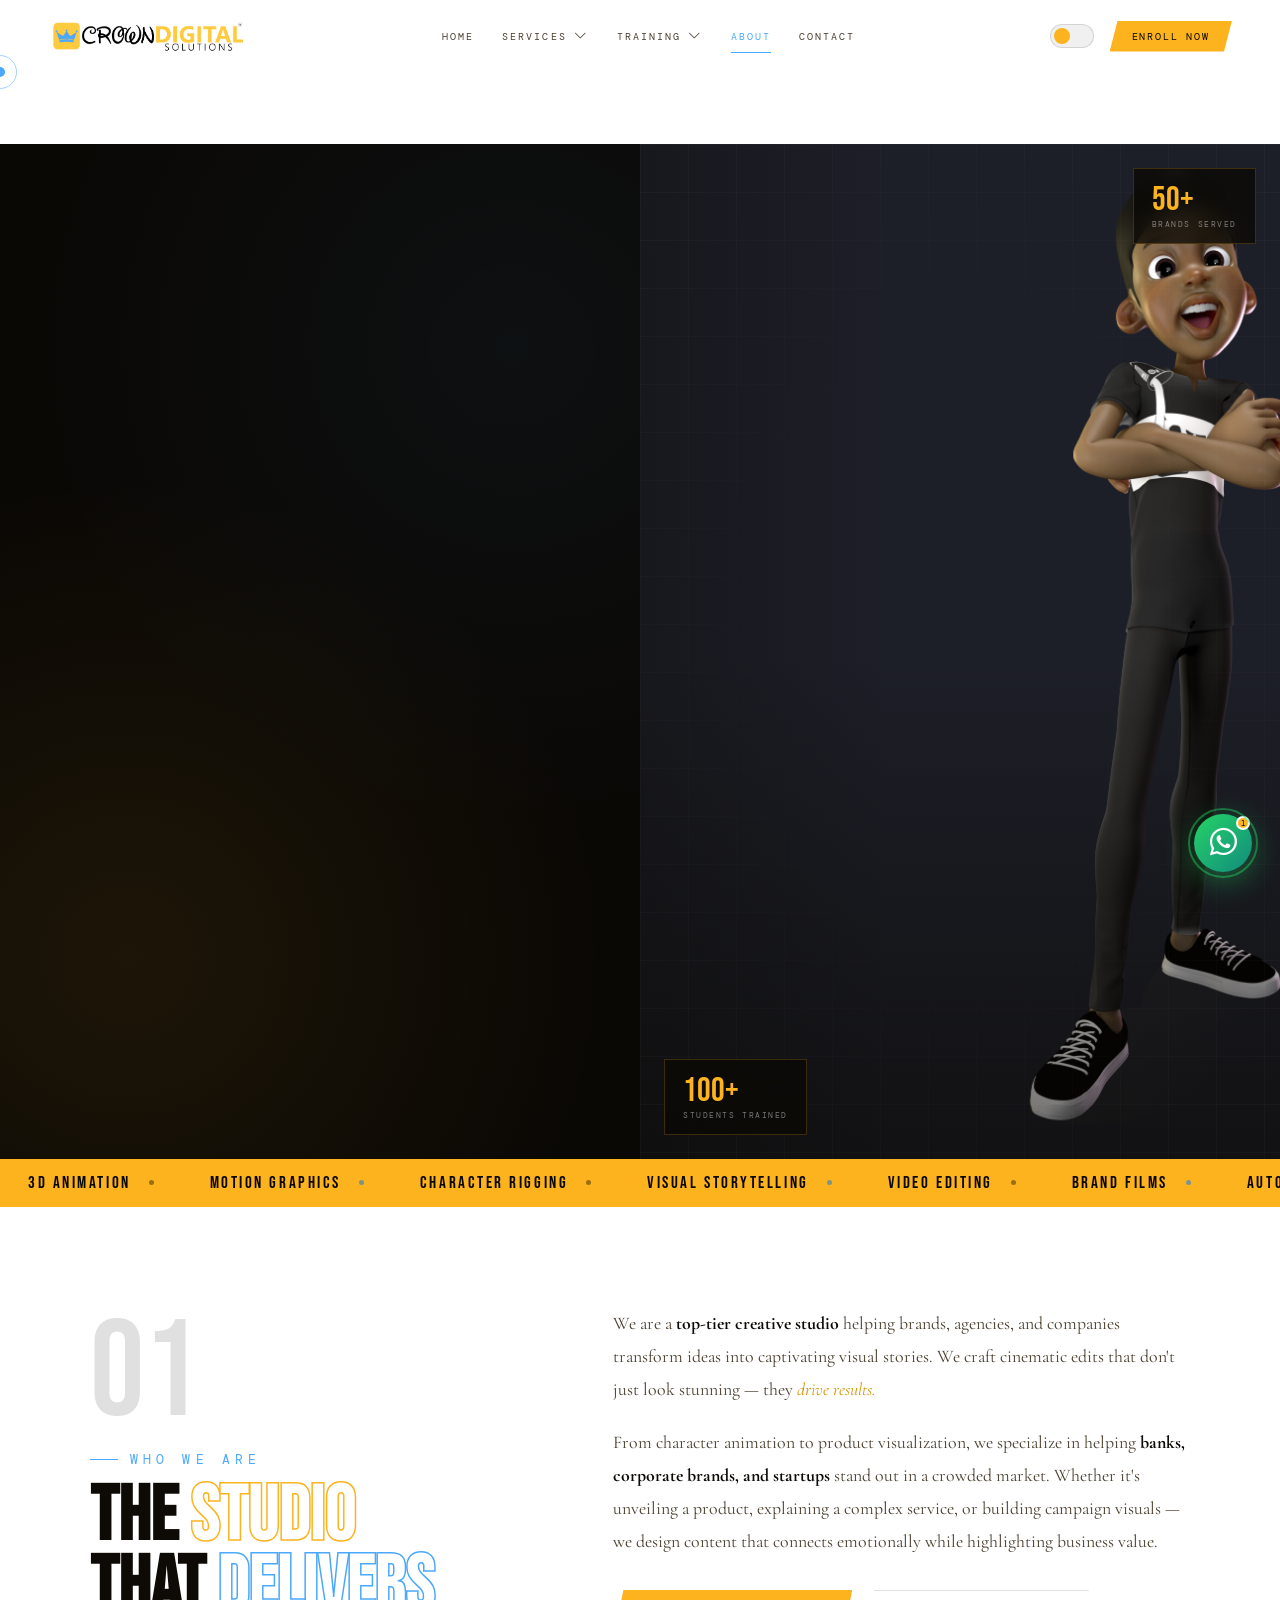
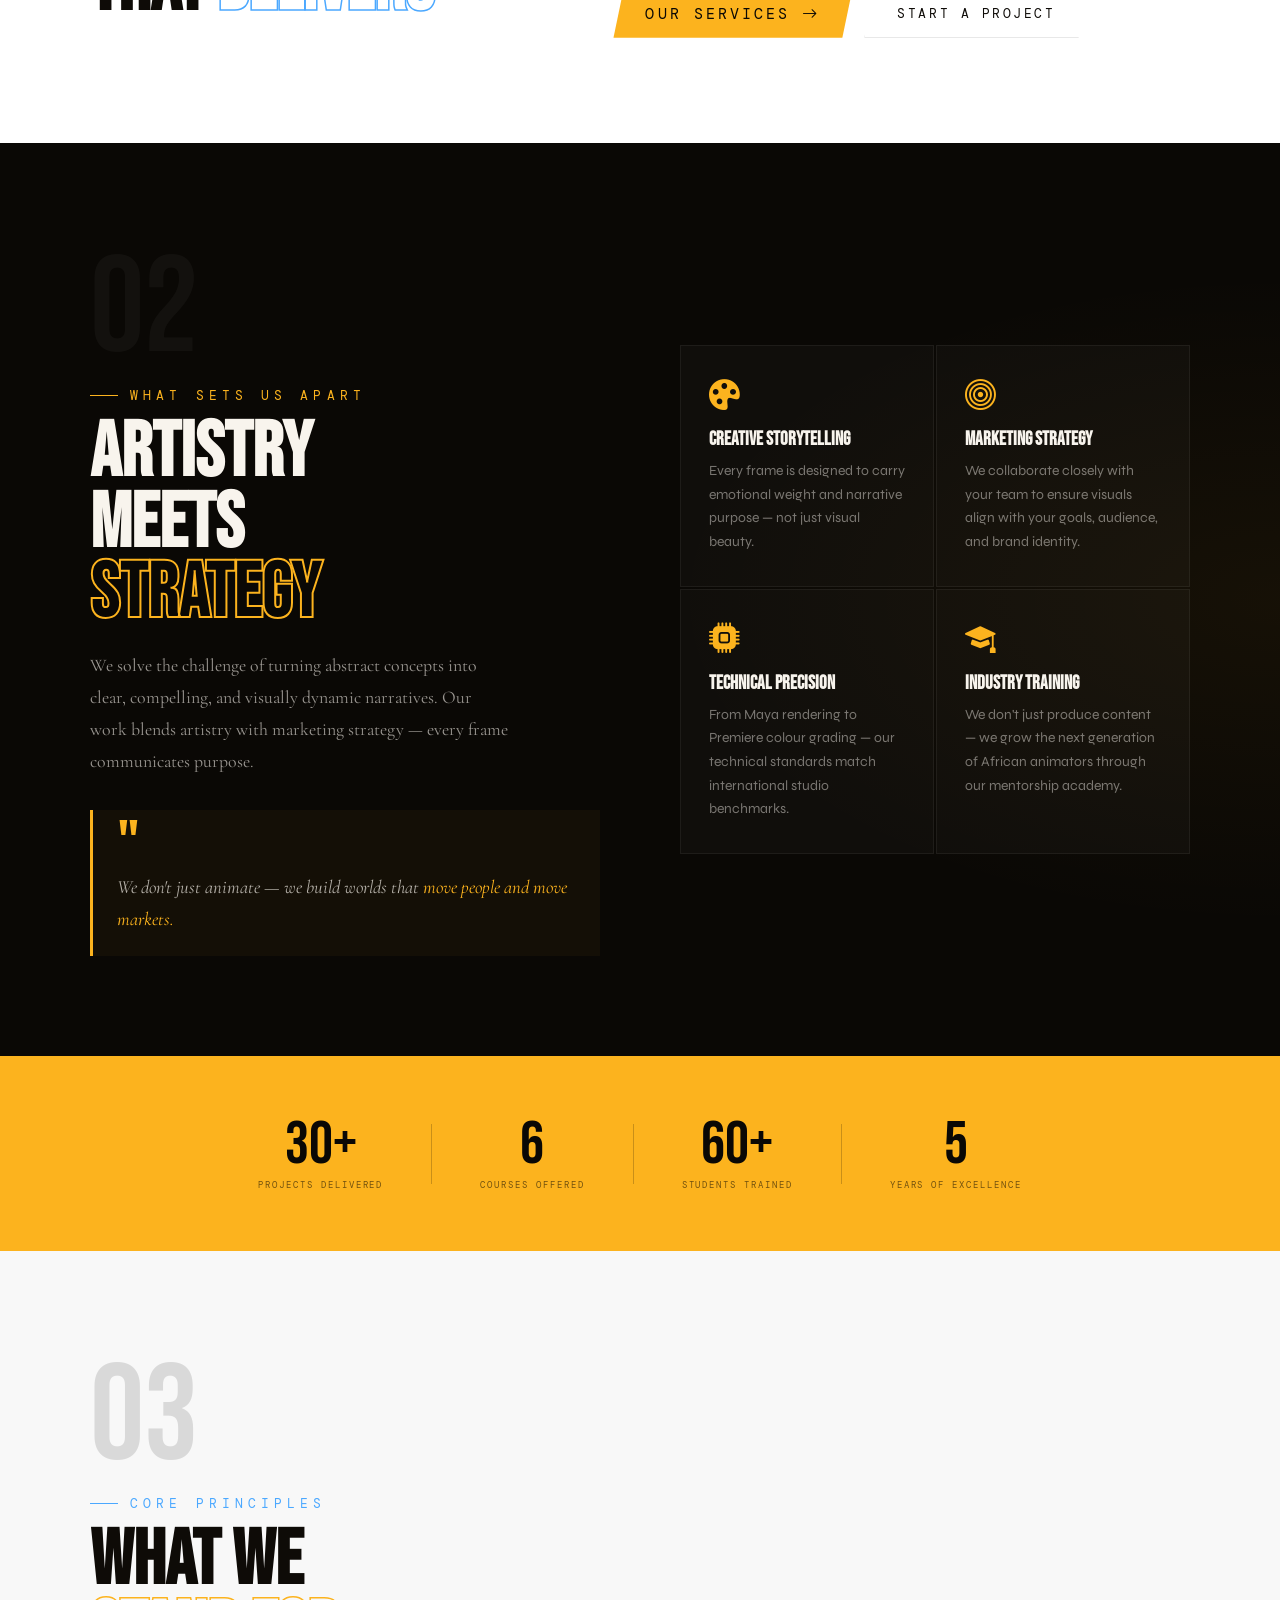
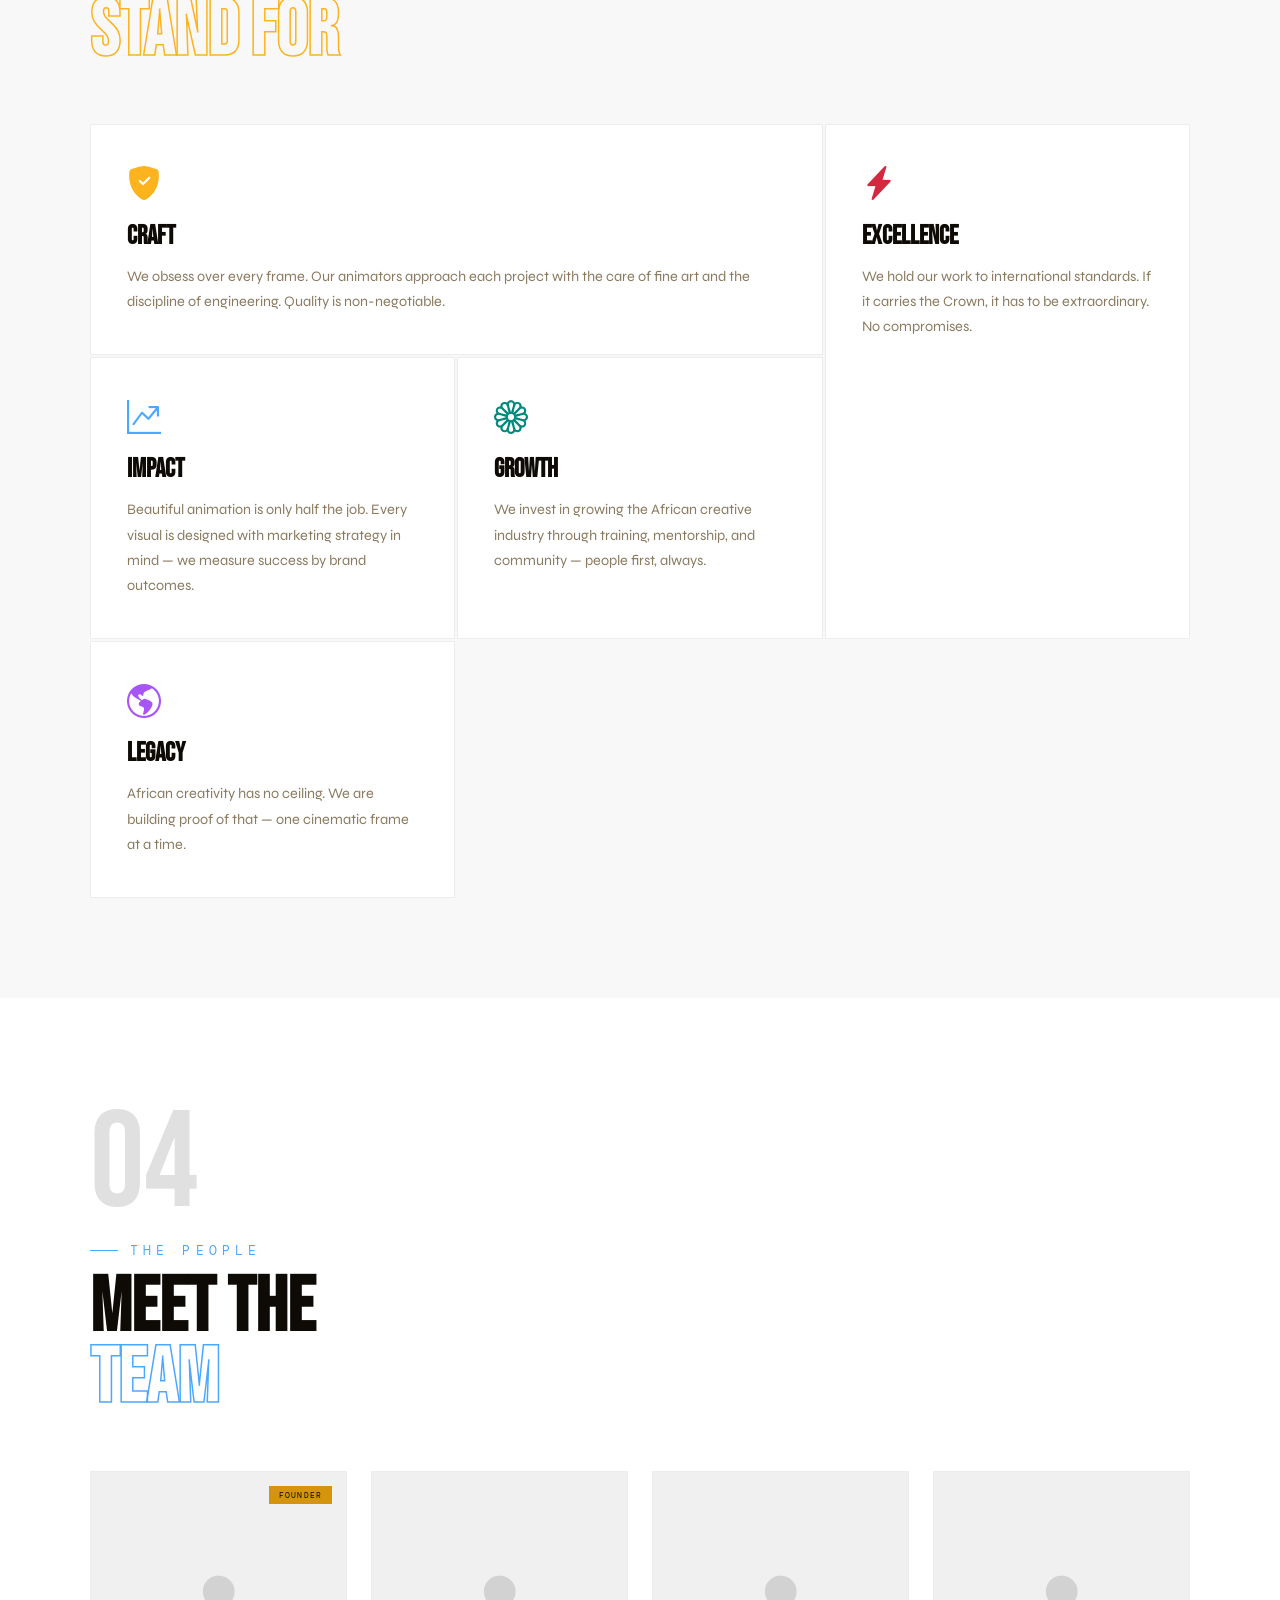
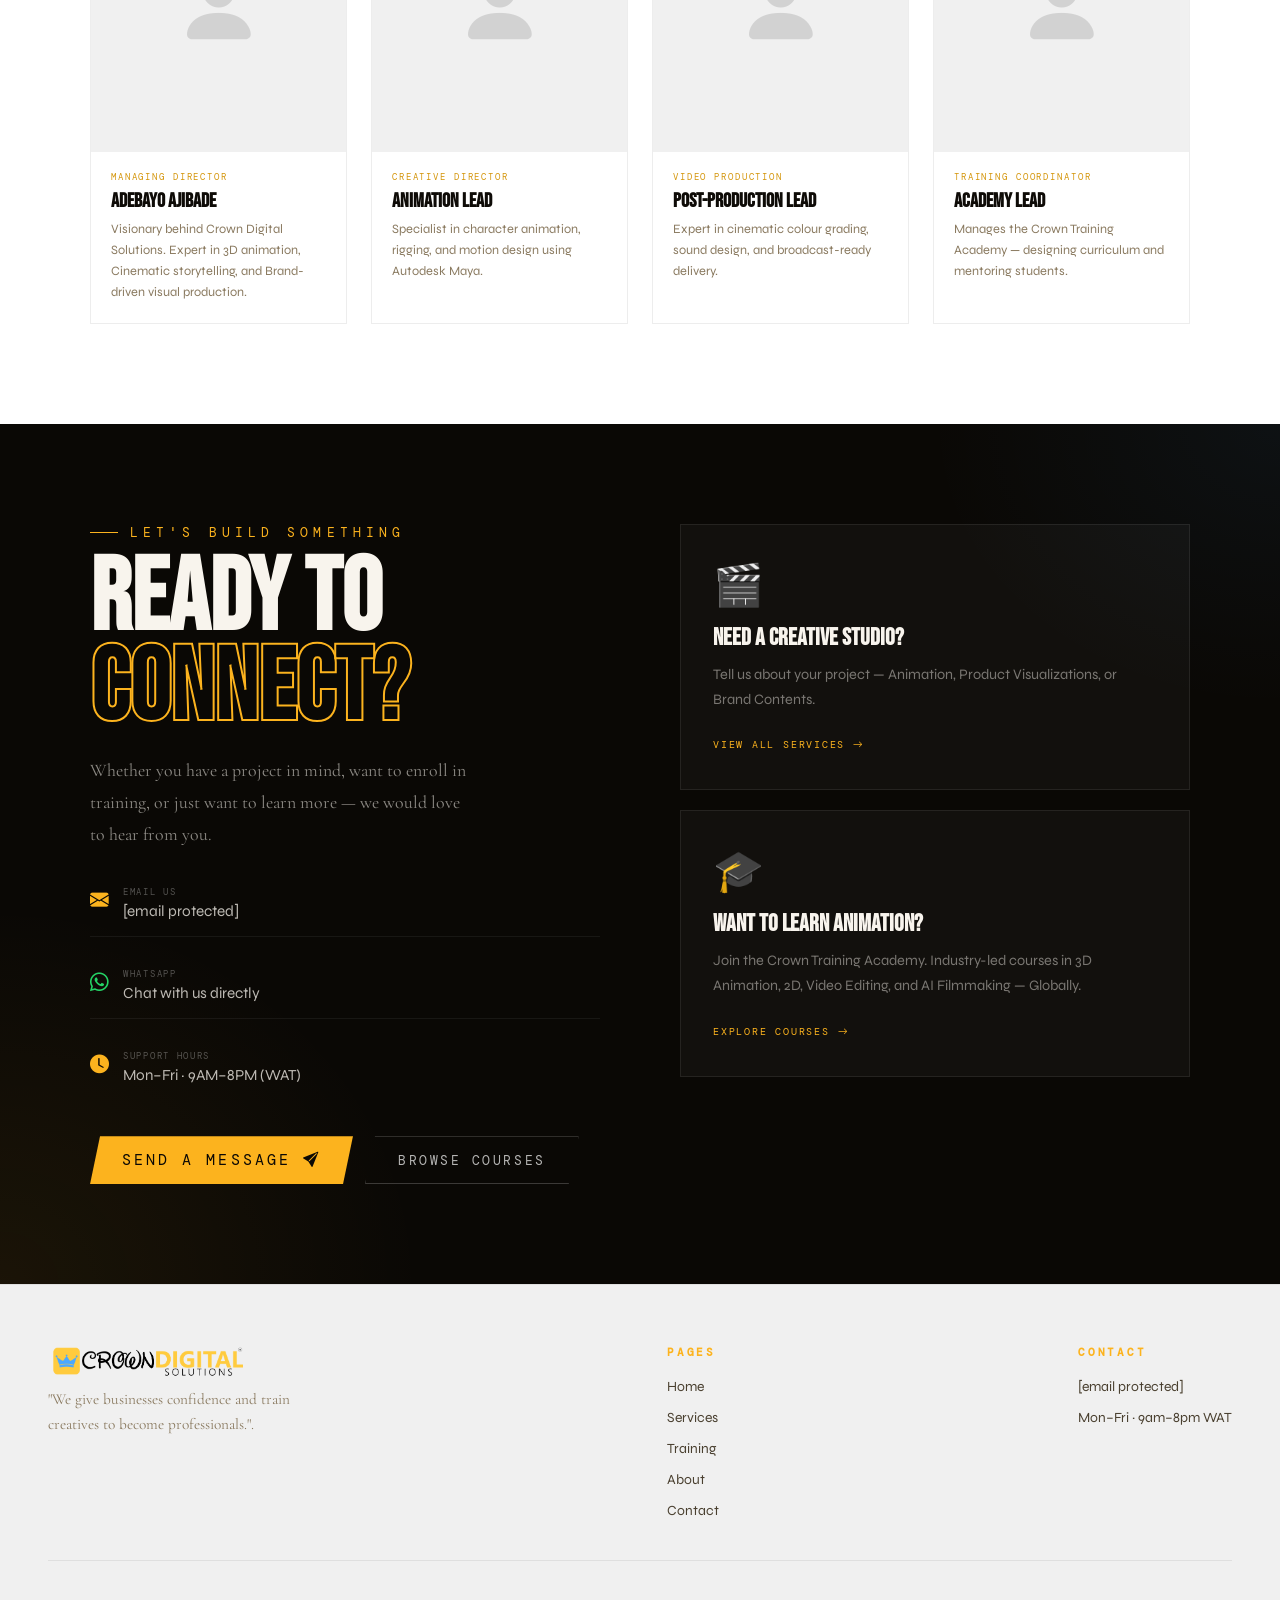
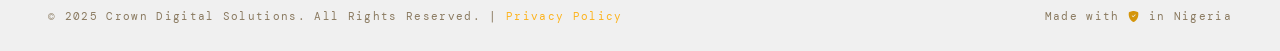
==== commit f31226f7: "Add files via upload" ====
--- a/about.html
+++ b/about.html
@@ -3,19 +3,19 @@
 <head>
 <meta charset="UTF-8">
 <meta name="viewport" content="width=device-width,initial-scale=1.0">
-<title>About Crown Digital Studios — Nigeria's Premier 3D Animation Studio</title>
+<title>About Crown Digital Solutions — A Global Creative Studio</title>
 
 <!-- SEO & Open Graph -->
-<meta name="description" content="Learn about Crown Digital Studios — Nigeria's premier 3D animation and visual storytelling studio. Meet our team, discover our story, values, and the craft behind every frame.">
+<meta name="description" content="Learn about Crown Digital Solutions — Nigeria's premier 3D animation and visual storytelling studio. Meet our team, discover our story, values, and the craft behind every frame.">
 <meta property="og:type" content="website">
-<meta property="og:title" content="About Crown Digital Studios — Nigeria's Premier 3D Animation Studio">
-<meta property="og:description" content="Where technical precision meets cinematic artistry. Crown Digital Studios crafts world-class 3D animation, brand films, and motion graphics — and trains the next generation of Nigerian animators.">
+<meta property="og:title" content="About Crown Digital Solutions — A Global Creative Studio">
+<meta property="og:description" content=""We give businesses confidence and train creatives to become professionals.". Crown Digital Solutions crafts world-class 3D animation, Brand Adverts, Motion Graphics, and Training the next generation of Creatives.">
 <meta property="og:url" content="https://crowndigitalstudios.com/about.html">
 <meta property="og:image" content="https://raw.githubusercontent.com/Limboo05/Crown-Digital-Studio/main/Brand%20Logos/Crown%20Digital%20Logo%20v1%20-%20Black.png">
-<meta property="og:image:alt" content="Crown Digital Studios">
-<meta property="og:site_name" content="Crown Digital Studios">
+<meta property="og:image:alt" content="Crown Digital Solutions">
+<meta property="og:site_name" content="Crown Digital Solutions">
 <meta name="twitter:card" content="summary_large_image">
-<meta name="twitter:title" content="About Crown Digital Studios">
+<meta name="twitter:title" content="About Crown Digital Solutions">
 <meta name="twitter:image" content="https://raw.githubusercontent.com/Limboo05/Crown-Digital-Studio/main/Brand%20Logos/Crown%20Digital%20Logo%20v1%20-%20Black.png">
 <link rel="canonical" href="https://crowndigitalstudios.com/about.html">
 
@@ -264,7 +264,7 @@
     <img src="Brand Logos/Crown Digital Logo v1 - White.png" class="ld-logo-img" alt="Crown Digital">
   </div>
   <div class="ld-word">CROWN DIGITAL</div>
-  <div class="ld-sub">Nigeria's Premier 3D Studio</div>
+  <div class="ld-sub">A Global Creative Studio</div>
   <div class="ld-bar-track"><div class="ld-bar-fill"></div></div>
   <div style="margin-top:8px;font-family:var(--font-m);font-size:.5rem;color:rgba(255,255,255,.2)" id="ld-pct">0%</div>
 </div>
@@ -286,12 +286,12 @@
         <span class="abt-line"><span class="abt-inner ab-stroke">CROWN</span></span>
         <span class="abt-line"><span class="abt-inner">STUDIOS</span></span>
       </h1>
-      <p class="ab-hero-tagline">Top-tier creative studio. Cinematic storytelling. African excellence.</p>
+      <p class="ab-hero-tagline">Top-tier creative studio. Cinematic storytelling. Global excellence.</p>
 
       <!-- OUR CRAFT QUOTE — lives in left col -->
       <div class="ab-hero-craft" style="opacity:0;animation:fadeUp .8s ease 3.6s forwards">
         <p class="ab-hero-craft-quote">"Every frame we create carries a heartbeat — a pulse of intention, story, and purpose."</p>
-        <p class="ab-hero-craft-body">At Crown Studios, we believe the most powerful storytelling happens at the intersection of <strong>technical mastery</strong> and <strong>genuine human emotion</strong>. We craft visual experiences that resonate, inspire, and move brands to new audiences.</p>
+        <p class="ab-hero-craft-body">At Crown Digital Solutions, we believe the most powerful storytelling happens at the intersection of <strong>technical mastery</strong> and <strong>genuine human emotion</strong>. We craft visual experiences that resonate, inspire, and move brands to new audiences.</p>
       </div>
 
       <div class="ab-hero-badges" style="opacity:0;animation:fadeUp .8s ease 3.85s forwards">
@@ -309,7 +309,7 @@
   <!-- RIGHT: Pure full-height image + stat chips — NO overflow text -->
   <div class="ab-hero-right">
     <div class="ab-hero-img-wrap">
-      <img src="Brand Images/Crown_Jnr2.png" alt="Crown Studios — Character Animation" class="ab-hero-img" onerror="this.style.background='linear-gradient(135deg,#0d1220,#1a0f05)'">
+      <img src="Brand Images/Crown_Jnr2.png" alt="Crown Digital Solutions — Character Animation" class="ab-hero-img" onerror="this.style.background='linear-gradient(135deg,#0d1220,#1a0f05)'">
       <div class="ab-hero-img-over"></div>
       <div class="ab-hero-stat-chip top-right">
         <span class="ab-chip-num">50+</span>
@@ -454,9 +454,9 @@
         </div>
         <span class="team-badge">Founder</span>
         <div class="team-card-body">
-          <p class="team-role">Creative Director</p>
-          <h3 class="team-name">Crown Digital</h3>
-          <p class="team-bio">Visionary behind Crown Studios. Expert in 3D animation, cinematic storytelling, and brand-driven visual production.</p>
+          <p class="team-role">Managing Director</p>
+          <h3 class="team-name">Adebayo Ajibade</h3>
+          <p class="team-bio">Visionary behind Crown Digital Solutions. Expert in 3D animation, Cinematic storytelling, and Brand-driven visual production.</p>
         </div>
       </div>
       <div class="team-card reveal rd1">
@@ -466,7 +466,7 @@
         <div class="team-card-overlay"></div>
         <div class="team-social"><a href="#"><i class="bi bi-instagram"></i></a></div>
         <div class="team-card-body">
-          <p class="team-role">Lead Animator</p>
+          <p class="team-role">Creative Director</p>
           <h3 class="team-name">Animation Lead</h3>
           <p class="team-bio">Specialist in character animation, rigging, and motion design using Autodesk Maya.</p>
         </div>
@@ -519,7 +519,7 @@
           <i class="bi bi-whatsapp ab-cta-ico" style="color:#25d366"></i>
           <div>
             <span class="ab-cta-detail-label">WhatsApp</span>
-            <a href="https://wa.me/2348000000000" target="_blank" class="ab-cta-detail-val">Chat with us directly</a>
+            <a href="https://wa.me/2348032632795" target="_blank" class="ab-cta-detail-val">Chat with us directly</a>
           </div>
         </div>
         <div class="ab-cta-detail">
@@ -539,13 +539,13 @@
       <div class="ab-cta-card">
         <div class="ab-cta-card-icon">🎬</div>
         <h3>Need a Creative Studio?</h3>
-        <p>Tell us about your project — cinematic edits, 3D animation, product visualizations, or brand content. We'll craft a custom proposal.</p>
+        <p>Tell us about your project — Animation, Product Visualizations, or Brand Contents.</p>
         <a href="services.html" class="ab-cta-card-link">View All Services <i class="bi bi-arrow-right"></i></a>
       </div>
       <div class="ab-cta-card">
         <div class="ab-cta-card-icon">🎓</div>
         <h3>Want to Learn Animation?</h3>
-        <p>Join the Crown Training Academy. Industry-led courses in 3D Animation, 2D, Video Editing, and AI Filmmaking — from Nigeria to the world.</p>
+        <p>Join the Crown Training Academy. Industry-led courses in 3D Animation, 2D, Video Editing, and AI Filmmaking — Globally.</p>
         <a href="training.html" class="ab-cta-card-link">Explore Courses <i class="bi bi-arrow-right"></i></a>
       </div>
     </div>
@@ -749,12 +749,12 @@
         <img src="Brand Logos/Crown Digital Logo v1 - Black.png" class="ft-logo-dark" style="height:32px">
         <img src="Brand Logos/Crown Digital Logo v1 - White.png" class="ft-logo-light" style="height:32px">
       </a>
-      <p>Where technical precision meets cinematic artistry.</p>
+      <p>"We give businesses confidence and train creatives to become professionals.".</p>
     </div>
     <div class="ft-col"><h4>Pages</h4><ul><li><a href="index.html">Home</a></li><li><a href="services.html">Services</a></li><li><a href="training.html">Training</a></li><li><a href="about.html">About</a></li><li><a href="contact.html">Contact</a></li></ul></div>
     <div class="ft-col"><h4>Contact</h4><ul><li><a href="/cdn-cgi/l/email-protection#c281b0adb5acb1b6b7a6abadb1f0f6f582a5afa3abaeeca1adaf"><span class="__cf_email__" data-cfemail="b7f4c5d8c0d9c4c3c2d3ded8c4858380f7d0dad6dedb99d4d8da">[email&#160;protected]</span></a></li><li><a href="#">Mon–Fri · 9am–8pm WAT</a></li></ul></div>
   </div>
-  <div class="ft-bottom"><p class="ft-copy">© 2025 Crown Studio. All Rights Reserved. | <a href="#">Privacy Policy</a></p><p class="ft-copy">Made with <i class="bi bi-shield-fill-check" style="color:var(--gold)"></i> in Nigeria</p></div>
+  <div class="ft-bottom"><p class="ft-copy">© 2025 Crown Digital Solutions. All Rights Reserved. | <a href="#">Privacy Policy</a></p><p class="ft-copy">Made with <i class="bi bi-shield-fill-check" style="color:var(--gold)"></i> in Nigeria</p></div>
 </footer>
 
 <script src="shared.js"></script>
@@ -811,7 +811,7 @@
       <div class="csp-bubble">👋 Hi there! Welcome to <strong>Crown Digital Solutions</strong>.<br><br>We're here to help — whether you have questions about our services, training programs, or want to get a quote.</div>
       <div class="csp-time">Crown Support · Just now</div>
       <div class="csp-options">
-        <a class="csp-opt" href="https://wa.me/2348000000000?text=Hello%20Crown%20Digital%2C%20I%27d%20like%20to%20enquire%20about%20your%20services." target="_blank" rel="noopener"><i class="bi bi-whatsapp"></i> Chat on WhatsApp</a>
+        <a class="csp-opt" href="https://wa.me/2348032632795?text=Hello%20Crown%20Digital%2C%20I%27d%20like%20to%20enquire%20about%20your%20services." target="_blank" rel="noopener"><i class="bi bi-whatsapp"></i> Chat on WhatsApp</a>
         <a class="csp-opt" href="/cdn-cgi/l/email-protection#4407362b332a373031202d2b37767073042329252d286a272b29"><i class="bi bi-envelope-fill"></i> Send us an Email</a>
         <a class="csp-opt" href="training.html#courses"><i class="bi bi-mortarboard-fill"></i> View Training Courses</a>
         <a class="csp-opt" href="contact.html"><i class="bi bi-telephone-fill"></i> Contact Page</a>
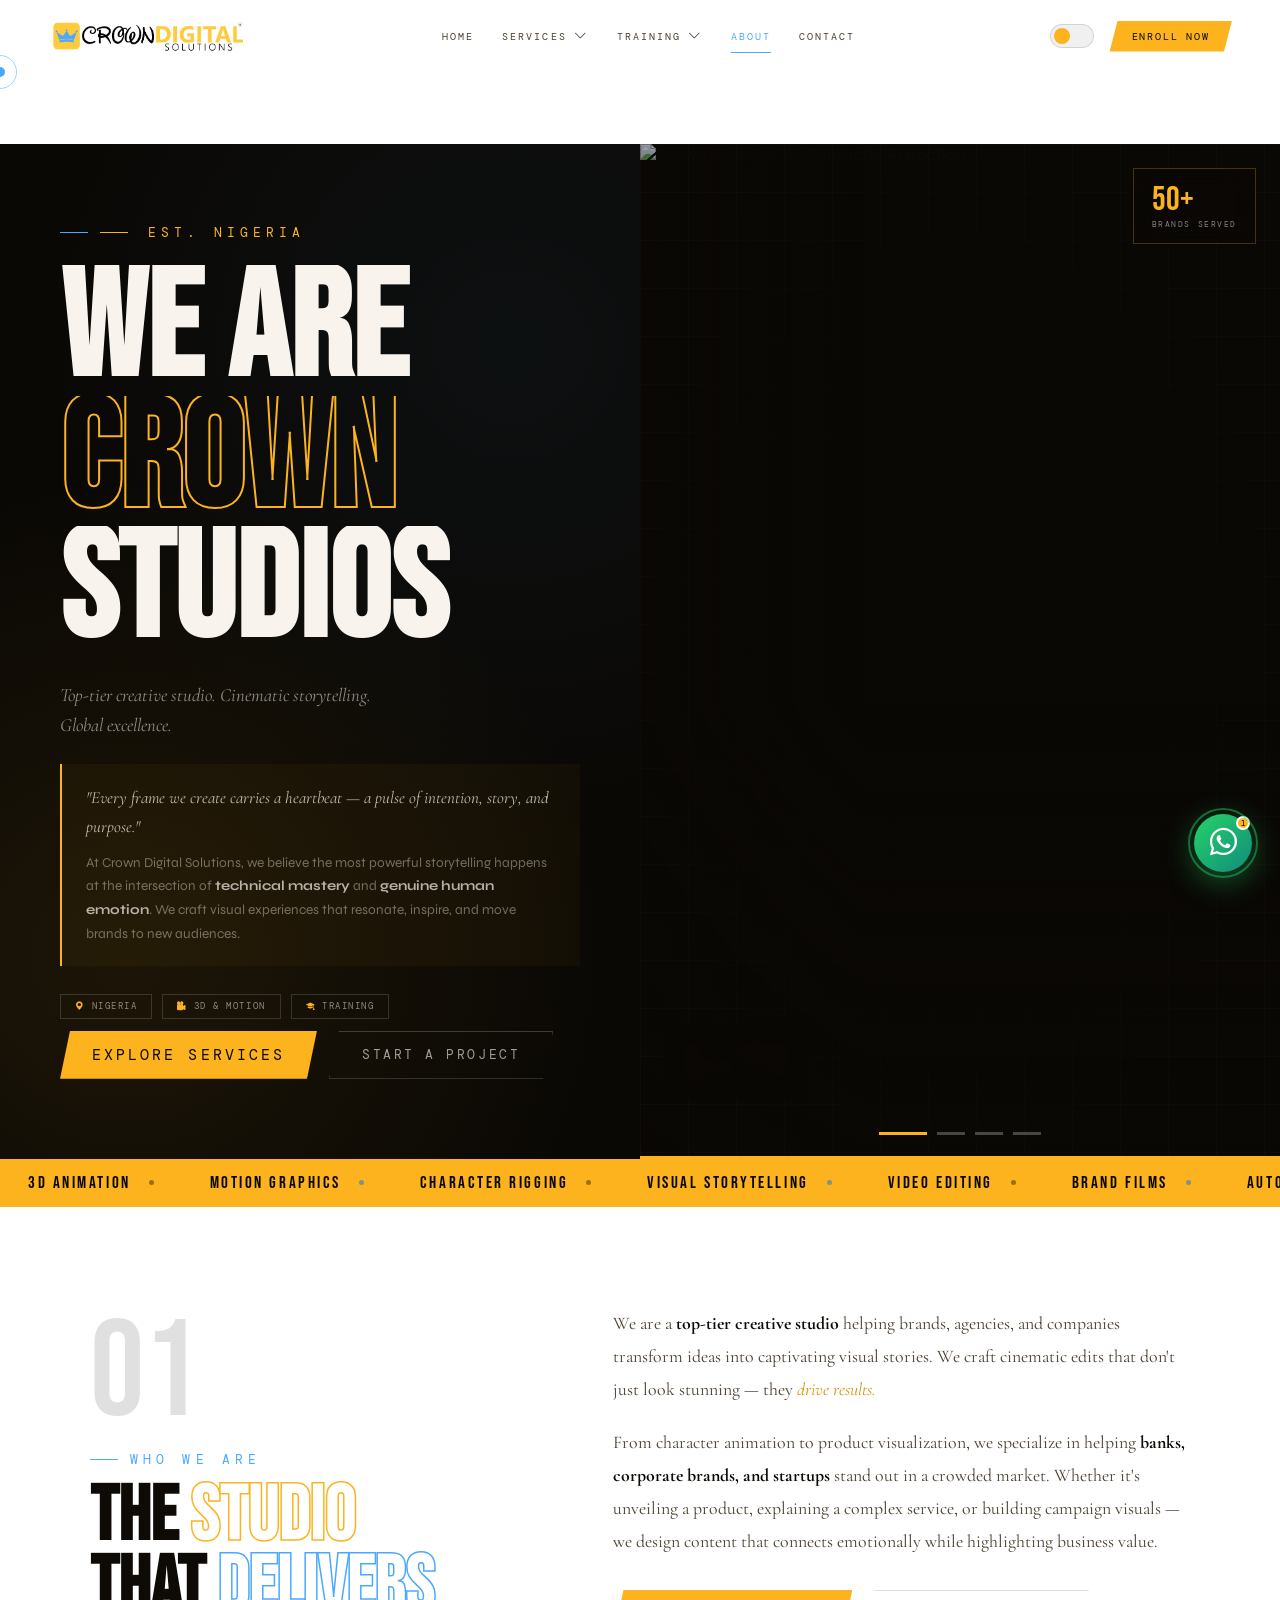
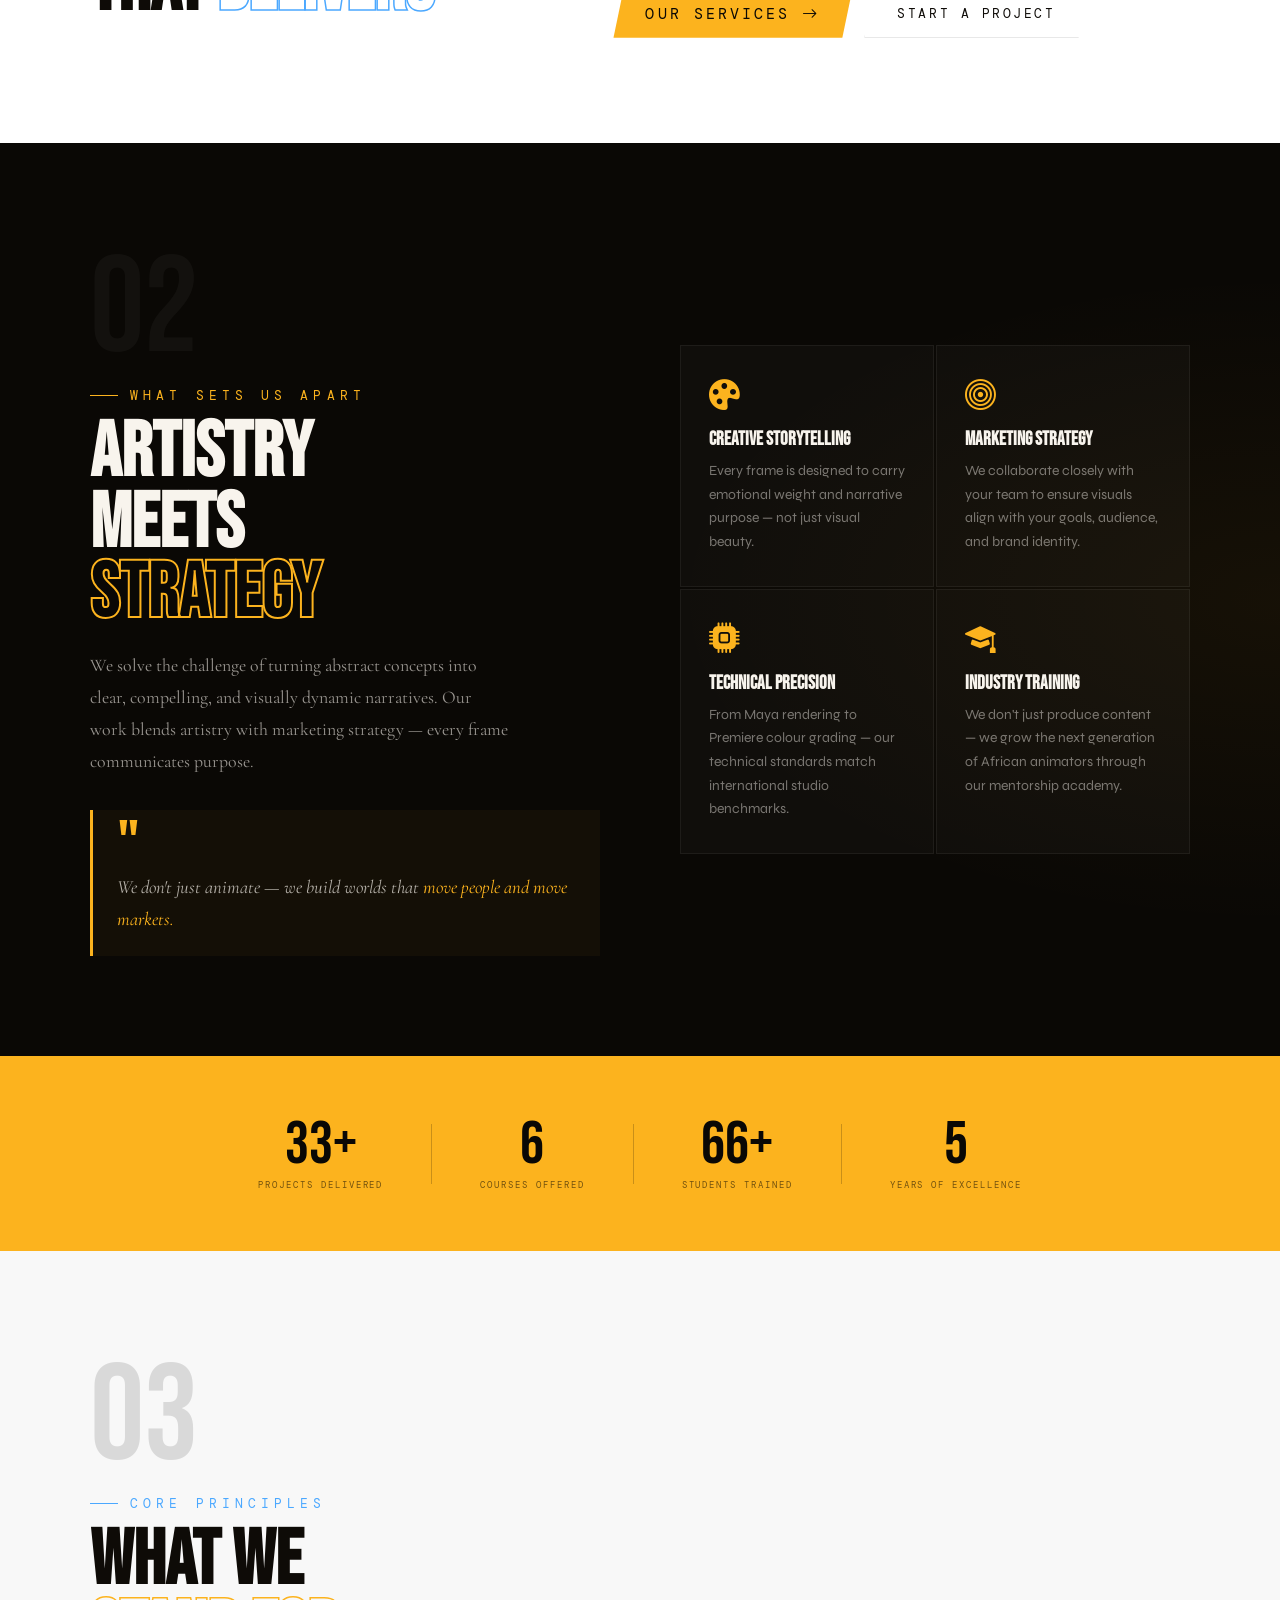
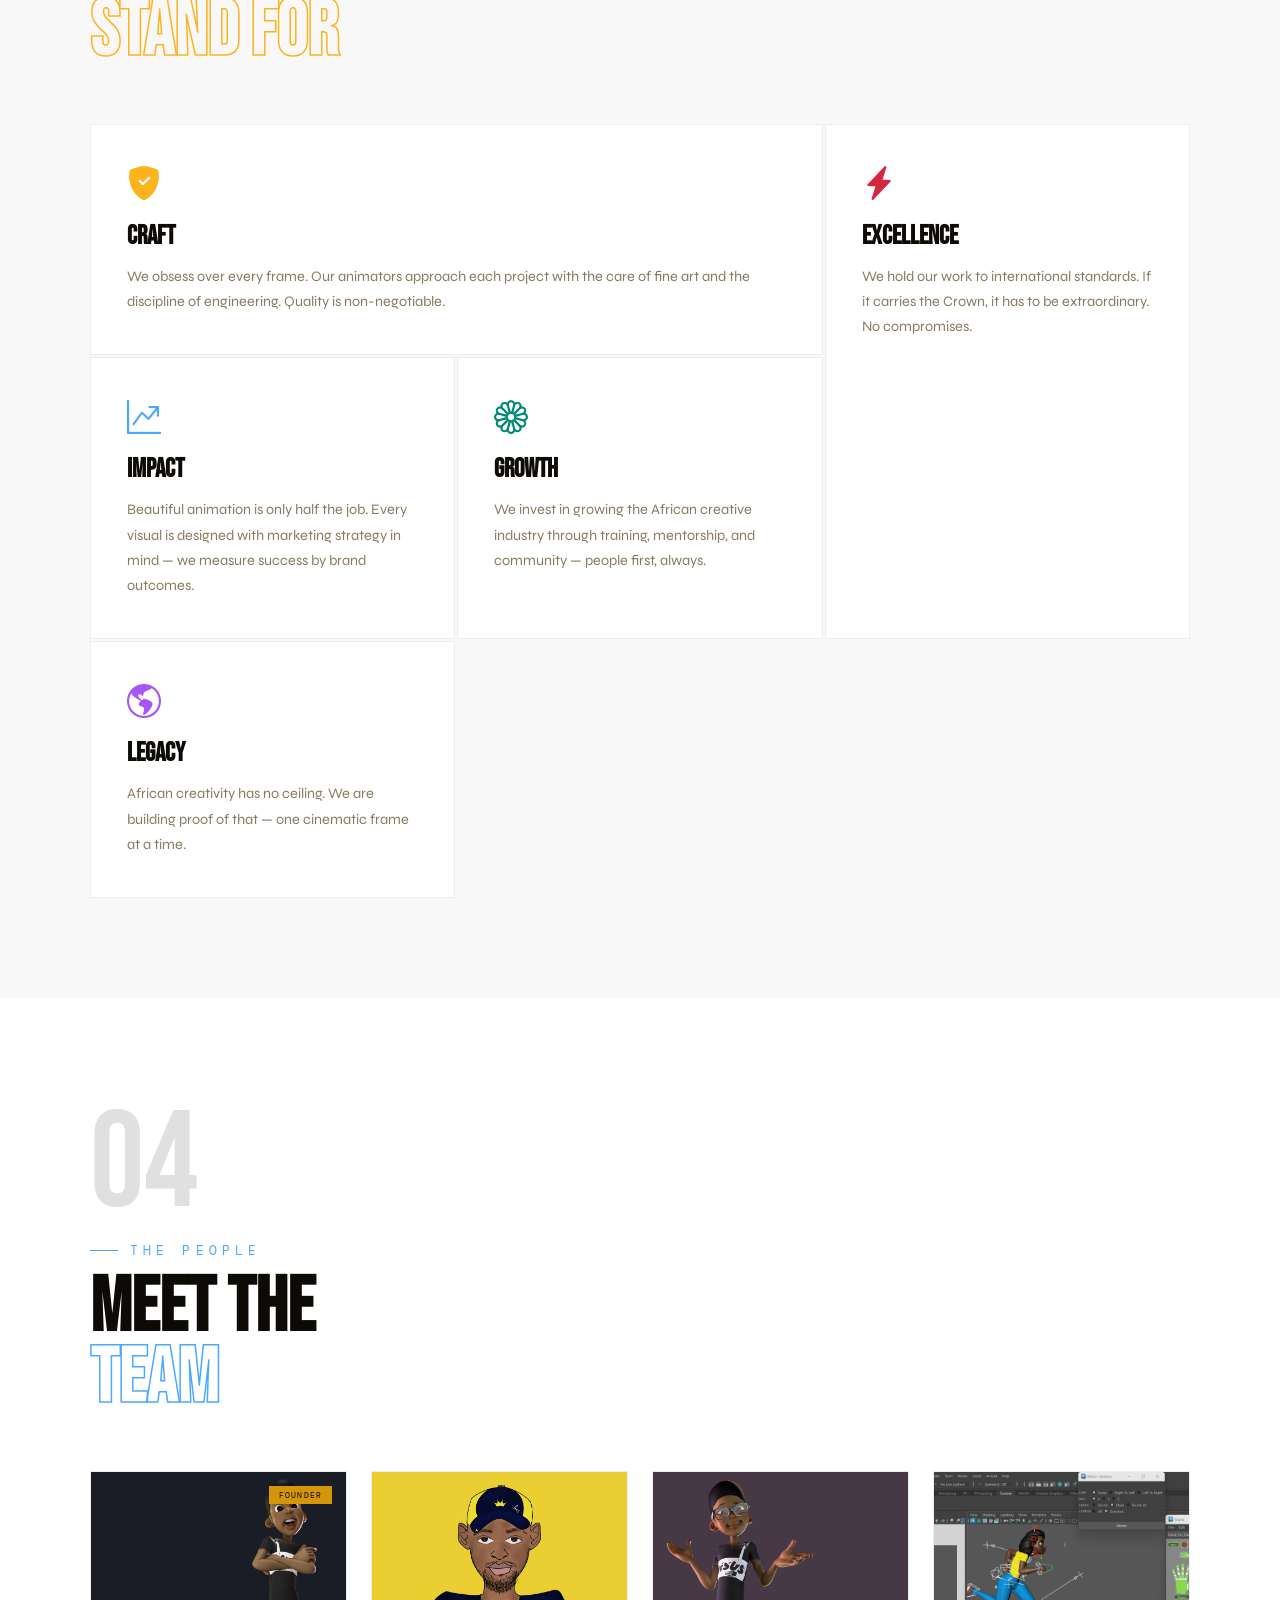
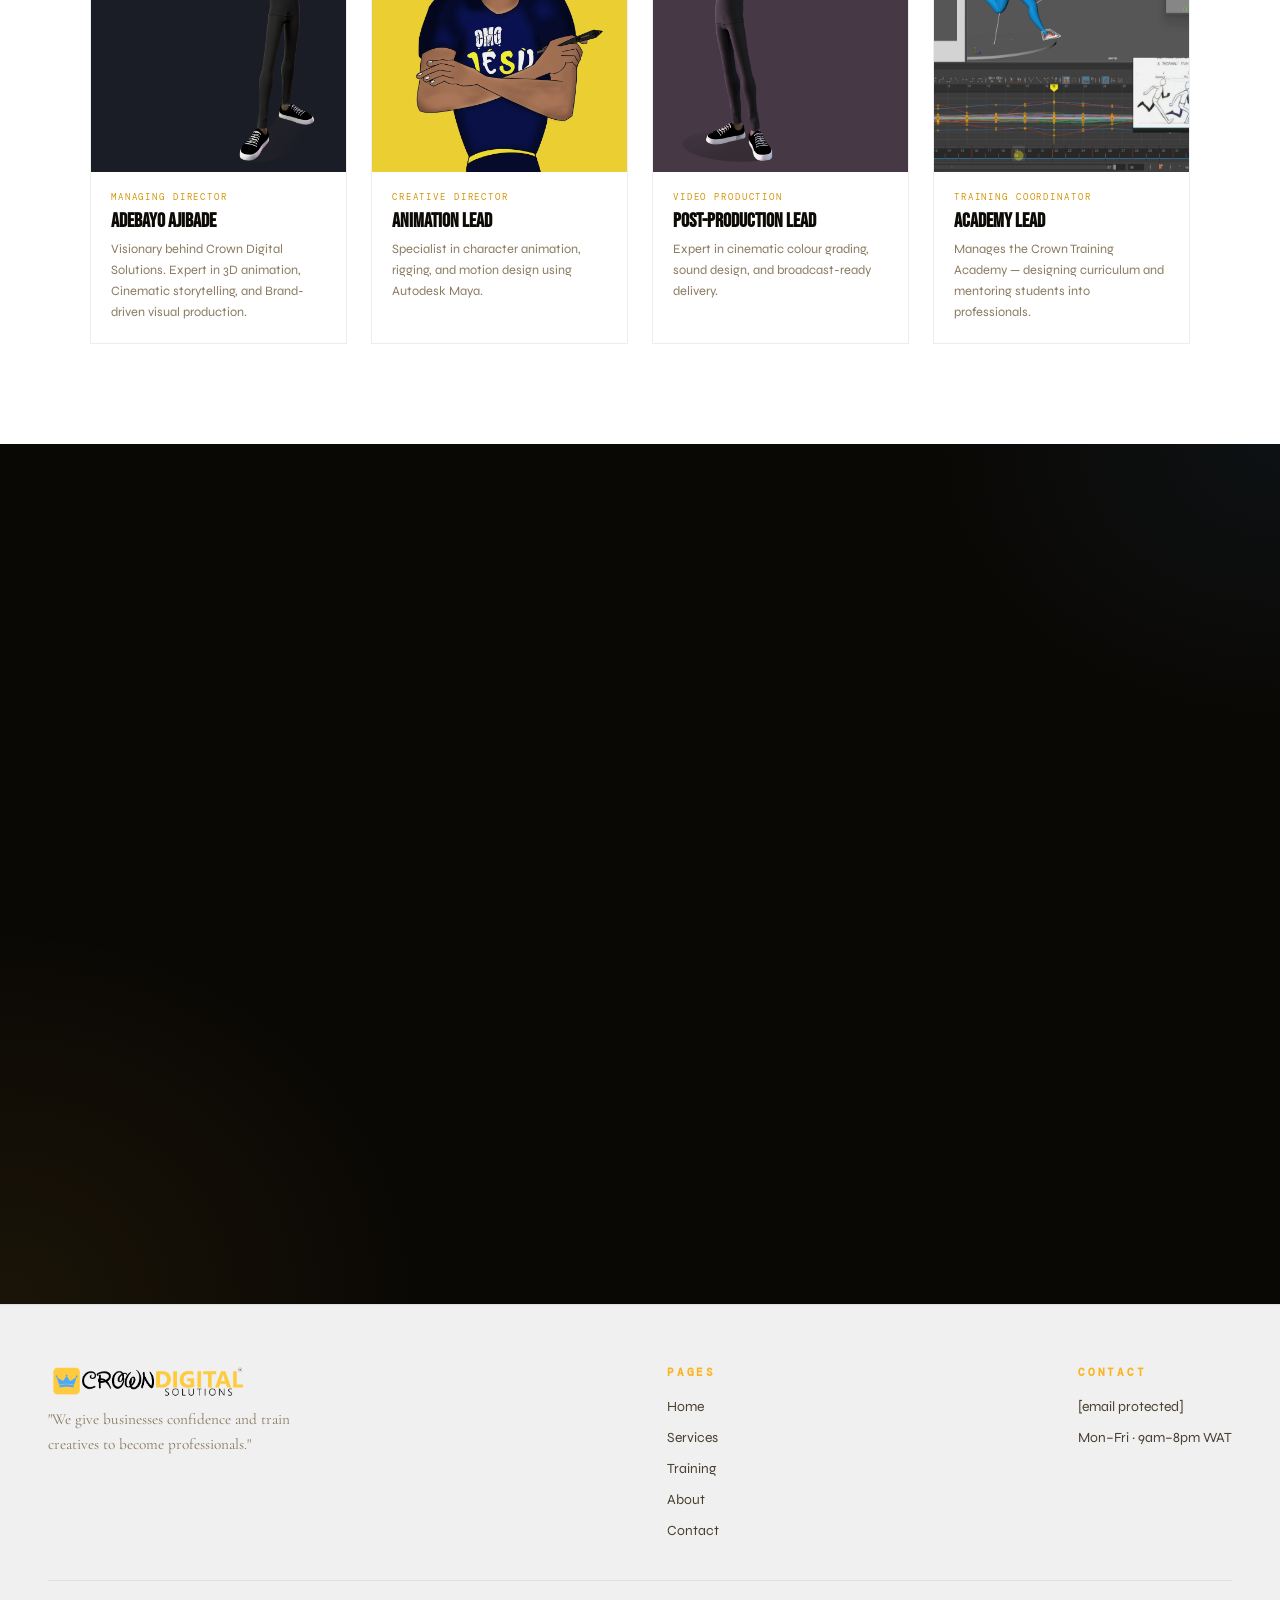
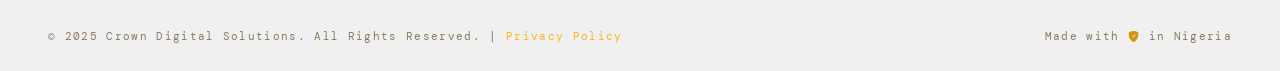
==== commit 1ae1f67d: "Update about.html" ====
--- a/about.html
+++ b/about.html
@@ -4,12 +4,10 @@
 <meta charset="UTF-8">
 <meta name="viewport" content="width=device-width,initial-scale=1.0">
 <title>About Crown Digital Solutions — A Global Creative Studio</title>
-
-<!-- SEO & Open Graph -->
 <meta name="description" content="Learn about Crown Digital Solutions — Nigeria's premier 3D animation and visual storytelling studio. Meet our team, discover our story, values, and the craft behind every frame.">
 <meta property="og:type" content="website">
 <meta property="og:title" content="About Crown Digital Solutions — A Global Creative Studio">
-<meta property="og:description" content=""We give businesses confidence and train creatives to become professionals.". Crown Digital Solutions crafts world-class 3D animation, Brand Adverts, Motion Graphics, and Training the next generation of Creatives.">
+<meta property="og:description" content="We give businesses confidence and train creatives to become professionals. Crown Digital Solutions crafts world-class 3D animation, Brand Adverts, Motion Graphics, and Training the next generation of Creatives.">
 <meta property="og:url" content="https://crowndigitalstudios.com/about.html">
 <meta property="og:image" content="https://raw.githubusercontent.com/Limboo05/Crown-Digital-Studio/main/Brand%20Logos/Crown%20Digital%20Logo%20v1%20-%20Black.png">
 <meta property="og:image:alt" content="Crown Digital Solutions">
@@ -18,161 +16,686 @@
 <meta name="twitter:title" content="About Crown Digital Solutions">
 <meta name="twitter:image" content="https://raw.githubusercontent.com/Limboo05/Crown-Digital-Studio/main/Brand%20Logos/Crown%20Digital%20Logo%20v1%20-%20Black.png">
 <link rel="canonical" href="https://crowndigitalstudios.com/about.html">
-
 <link rel="stylesheet" href="shared.css">
 <style>
 body { padding-top: var(--nav-h); }
 
-/* PAGE HERO */
-.pg-hero { padding:100px 48px 80px; background:var(--bg2); position:relative; overflow:hidden; border-bottom:1px solid var(--border); }
-
-/* About page hero bg */
-.pg-hero { min-height: 480px; }
-.pg-hero-bg-img {
-  background-image: url("Brand Images/Crown_Jnr2.png");
-  background-size: cover; background-position: right center;
-}
-.pg-hero-bg-img::after {
-  background: linear-gradient(120deg,
-    rgba(248,244,237,0.96) 0%,
-    rgba(248,244,237,0.83) 45%,
-    rgba(248,244,237,0.45) 100%);
-}
-[data-theme="dark"] .pg-hero-bg-img::after {
-  background: linear-gradient(120deg,
-    rgba(7,5,3,0.97) 0%,
-    rgba(7,5,3,0.85) 45%,
-    rgba(7,5,3,0.5) 100%);
-}
-
-.pg-hero-grid { position:absolute; inset:0; pointer-events:none; background-image:linear-gradient(var(--border) 1px,transparent 1px),linear-gradient(90deg,var(--border) 1px,transparent 1px); background-size:48px 48px; mask-image:radial-gradient(ellipse 60% 80% at 80% 50%,black,transparent 70%); animation:gD 18s linear infinite; }
-@keyframes gD { to { background-position:48px 48px; } }
-.pgh-inner { max-width:1100px; margin:0 auto; display:grid; grid-template-columns:1fr 1fr; gap:60px; align-items:center; position:relative; z-index:2; }
-.pgh-visual { position:relative; height:380px; border:1px solid var(--border2); overflow:hidden; }
-.pgh-visual img { width:100%; height:100%; object-fit:cover; object-position:top center; }
-.pgh-visual-overlay { position:absolute; inset:0; background:linear-gradient(to top,rgba(7,5,3,.6),transparent 60%); }
-.pgh-visual-caption { position:absolute; bottom:20px; left:24px; font-family:var(--font-d); font-size:1rem; letter-spacing:.1em; color:#fff; }
-
-/* STORY */
-.story-sect { padding:90px 48px; background:var(--bg); }
-.story-inner { max-width:1100px; margin:0 auto; display:grid; grid-template-columns:1fr 1.4fr; gap:80px; align-items:start; }
-.story-sticky { position:sticky; top:calc(var(--nav-h)+24px); }
-.story-num { font-family:var(--font-d); font-size:8rem; color:var(--border2); line-height:1; }
-.story-blocks { display:flex; flex-direction:column; gap:48px; }
-.sb-block { padding-bottom:48px; border-bottom:1px solid var(--border); }
-.sb-block:last-child { border-bottom:none; padding-bottom:0; }
-.sb-label { font-family:var(--font-m); font-size:.52rem; letter-spacing:.3em; text-transform:uppercase; color:var(--gold); margin-bottom:10px; }
-.sb-block h3 { font-family:var(--font-d); font-size:1.8rem; color:var(--text); margin-bottom:12px; }
-.sb-block p { font-size:.9rem; color:var(--text2); line-height:1.8; }
-.sb-block p strong { color:var(--text); }
-
-/* TEAM */
-.team-sect { padding:90px 48px; background:var(--bg2); }
-.team-inner { max-width:1100px; margin:0 auto; }
-.team-grid { display:grid; grid-template-columns:repeat(4,1fr); gap:24px; margin-top:56px; }
+/* ── HERO CAROUSEL ── */
+.ab-hero-carousel {
+  position: absolute;
+  inset: 0;
+  overflow: hidden;
+}
+.ab-carousel-slide {
+  position: absolute;
+  inset: 0;
+  opacity: 0;
+  transition: opacity 1.2s cubic-bezier(0.4, 0, 0.2, 1);
+  will-change: opacity;
+}
+.ab-carousel-slide.active {
+  opacity: 1;
+}
+.ab-carousel-slide img {
+  width: 100%;
+  height: 100%;
+  object-fit: cover;
+  object-position: center;
+  transform: scale(1.04);
+  transition: transform 6s ease-out;
+}
+.ab-carousel-slide.active img {
+  transform: scale(1);
+}
+/* Carousel progress bar */
+.ab-carousel-progress {
+  position: absolute;
+  bottom: 0;
+  left: 0;
+  height: 3px;
+  background: var(--gold2);
+  z-index: 5;
+  width: 0%;
+  transition: width linear;
+}
+.ab-carousel-progress.running {
+  width: 100%;
+}
+/* Carousel dots */
+.ab-carousel-dots {
+  position: absolute;
+  bottom: 24px;
+  left: 50%;
+  transform: translateX(-50%);
+  display: flex;
+  gap: 10px;
+  z-index: 5;
+}
+.ab-carousel-dot {
+  width: 28px;
+  height: 3px;
+  background: rgba(255,255,255,.25);
+  border: none;
+  cursor: pointer;
+  transition: background .4s, width .4s;
+  padding: 0;
+}
+.ab-carousel-dot.active {
+  background: var(--gold2);
+  width: 48px;
+}
+
+/* ── ABOUT HERO ── */
+.ab-hero {
+  min-height: 100svh;
+  display: grid;
+  grid-template-columns: 1fr 1fr;
+  padding-top: var(--nav-h);
+  overflow: hidden;
+  position: relative;
+  z-index: 2;
+}
+.ab-hero-left {
+  background: var(--black);
+  padding: 80px 60px 80px;
+  display: flex;
+  align-items: center;
+  position: relative;
+  overflow: hidden;
+  min-height: 100svh;
+}
+.ab-hero-craft {
+  margin: 24px 0 28px;
+  padding: 20px 24px;
+  border-left: 2px solid var(--gold2);
+  background: rgba(252,179,30,.04);
+}
+.ab-hero-craft-quote {
+  font-family: var(--font-a);
+  font-style: italic;
+  font-size: 1rem;
+  color: rgba(248,244,237,.75);
+  line-height: 1.65;
+  margin-bottom: 10px;
+}
+.ab-hero-craft-body {
+  font-size: .8rem;
+  color: rgba(248,244,237,.4);
+  line-height: 1.75;
+}
+.ab-hero-craft-body strong { color: rgba(248,244,237,.7); }
+.ab-hero-ctas {
+  display: flex;
+  gap: 12px;
+  flex-wrap: wrap;
+  margin-top: 12px;
+}
+.ab-hero-noise {
+  position: absolute;
+  inset: 0;
+  pointer-events: none;
+  background-image: radial-gradient(circle at 20% 80%, rgba(252,179,30,.08) 0%, transparent 50%),
+                    radial-gradient(circle at 80% 20%, rgba(75,168,255,.05) 0%, transparent 50%);
+}
+.ab-hero-left-content { position: relative; z-index: 2; }
+.ab-hero-title {
+  font-family: var(--font-d);
+  font-size: clamp(5rem, 12vw, 10rem);
+  line-height: .85;
+  margin: 24px 0;
+}
+.abt-line { display: block; overflow: hidden; }
+.abt-inner {
+  display: block;
+  color: #f8f4ed;
+  transform: translateY(110%);
+  animation: slideUp .9s var(--ease) forwards;
+}
+@keyframes slideUp { to { transform: translateY(0); } }
+@keyframes fadeUp {
+  from { opacity: 0; transform: translateY(20px); }
+  to { opacity: 1; transform: translateY(0); }
+}
+.ab-stroke { -webkit-text-stroke: 2px var(--gold2); color: transparent !important; }
+.abt-line:nth-child(1) .abt-inner { animation-delay: 2.8s; }
+.abt-line:nth-child(2) .abt-inner { animation-delay: 2.95s; }
+.abt-line:nth-child(3) .abt-inner { animation-delay: 3.1s; }
+.ab-hero-tagline {
+  font-family: var(--font-a);
+  font-style: italic;
+  font-size: 1.1rem;
+  color: rgba(248,244,237,.55);
+  line-height: 1.6;
+  max-width: 340px;
+  margin-bottom: 24px;
+  opacity: 0;
+  animation: fadeUp .8s ease 3.3s forwards;
+}
+.ab-hero-badges {
+  display: flex;
+  flex-wrap: wrap;
+  gap: 10px;
+  opacity: 0;
+  animation: fadeUp .8s ease 3.85s forwards;
+}
+.ab-hbadge {
+  font-family: var(--font-m);
+  font-size: .5rem;
+  letter-spacing: .18em;
+  text-transform: uppercase;
+  padding: 6px 14px;
+  border: 1px solid rgba(255,255,255,.15);
+  color: rgba(255,255,255,.5);
+  display: flex;
+  align-items: center;
+  gap: 6px;
+}
+.ab-hbadge i { color: var(--gold2); }
+.ab-hero-right {
+  position: relative;
+  overflow: hidden;
+  background: #0a0805;
+  min-height: 100svh;
+}
+.ab-hero-img-over {
+  position: absolute;
+  inset: 0;
+  z-index: 2;
+  background: linear-gradient(to right, rgba(10,8,5,.4) 0%, transparent 35%),
+              linear-gradient(to top, rgba(10,8,5,.65) 0%, transparent 45%);
+  pointer-events: none;
+}
+.ab-img-grid-overlay {
+  position: absolute;
+  inset: 0;
+  pointer-events: none;
+  z-index: 3;
+  background-image: linear-gradient(rgba(255,255,255,.03) 1px, transparent 1px),
+                    linear-gradient(90deg, rgba(255,255,255,.03) 1px, transparent 1px);
+  background-size: 48px 48px;
+  mask-image: radial-gradient(ellipse 80% 80% at 50% 50%, transparent 30%, black 100%);
+}
+.ab-hero-stat-chip {
+  position: absolute;
+  z-index: 4;
+  background: rgba(10,8,5,.8);
+  backdrop-filter: blur(12px);
+  border: 1px solid rgba(252,179,30,.25);
+  padding: 14px 18px;
+  display: flex;
+  flex-direction: column;
+  gap: 2px;
+}
+.ab-hero-stat-chip.top-right { top: 24px; right: 24px; }
+.ab-hero-stat-chip.bottom-left { bottom: 60px; left: 24px; }
+.ab-chip-num {
+  font-family: var(--font-d);
+  font-size: 2rem;
+  color: var(--gold2);
+  line-height: 1;
+}
+.ab-chip-lbl {
+  font-family: var(--font-m);
+  font-size: .46rem;
+  letter-spacing: .2em;
+  text-transform: uppercase;
+  color: rgba(255,255,255,.5);
+}
+
+/* ── WHAT WE DO ── */
+.ab-what { padding: 100px 48px; background: var(--bg); }
+.ab-what-inner {
+  max-width: 1100px;
+  margin: 0 auto;
+  display: grid;
+  grid-template-columns: 1fr 1.3fr;
+  gap: 80px;
+  align-items: start;
+}
+.ab-big-label {
+  font-family: var(--font-d);
+  font-size: 8rem;
+  color: var(--border2);
+  line-height: 1;
+  margin-bottom: 8px;
+}
+.ab-big-label.light { color: rgba(255,255,255,.04); }
+.ab-body-text {
+  font-family: var(--font-a);
+  font-size: 1.05rem;
+  color: var(--text2);
+  line-height: 1.85;
+  margin-bottom: 20px;
+}
+.ab-body-text strong { color: var(--text); font-style: normal; }
+.ab-body-text em { color: var(--gold); font-style: italic; }
+.ab-what-ctas {
+  display: flex;
+  gap: 12px;
+  flex-wrap: wrap;
+  margin-top: 32px;
+}
+
+/* ── APART ── */
+.ab-apart {
+  padding: 100px 48px;
+  background: var(--black);
+  position: relative;
+  overflow: hidden;
+}
+.ab-apart::before {
+  content: '';
+  position: absolute;
+  inset: 0;
+  background: radial-gradient(ellipse 80% 60% at 100% 50%, rgba(252,179,30,.05), transparent 60%);
+}
+.ab-apart-inner {
+  max-width: 1100px;
+  margin: 0 auto;
+  display: grid;
+  grid-template-columns: 1fr 1fr;
+  gap: 80px;
+  align-items: center;
+  position: relative;
+  z-index: 2;
+}
+.ab-apart-quote {
+  margin-top: 32px;
+  padding: 20px 24px;
+  border-left: 3px solid var(--gold2);
+  background: rgba(252,179,30,.04);
+}
+.ab-quote-mark {
+  font-family: var(--font-d);
+  font-size: 4rem;
+  color: var(--gold2);
+  line-height: .5;
+  display: block;
+  margin-bottom: 8px;
+}
+.ab-apart-quote p {
+  font-family: var(--font-a);
+  font-style: italic;
+  font-size: 1.1rem;
+  color: rgba(248,244,237,.7);
+  line-height: 1.7;
+}
+.ab-apart-quote em { color: var(--gold2); }
+.ab-apart-cards {
+  display: grid;
+  grid-template-columns: 1fr 1fr;
+  gap: 2px;
+}
+.ab-acard {
+  padding: 32px 28px;
+  background: rgba(255,255,255,.025);
+  border: 1px solid rgba(255,255,255,.06);
+  transition: background .3s, border-color .3s;
+}
+.ab-acard:hover {
+  background: rgba(252,179,30,.05);
+  border-color: rgba(252,179,30,.2);
+}
+.ab-acard-icon {
+  font-size: 1.8rem;
+  color: var(--gold2);
+  display: block;
+  margin-bottom: 14px;
+}
+.ab-acard h4 {
+  font-family: var(--font-d);
+  font-size: 1.1rem;
+  color: #f8f4ed;
+  margin-bottom: 8px;
+}
+.ab-acard p {
+  font-size: .82rem;
+  color: rgba(248,244,237,.45);
+  line-height: 1.7;
+}
+
+/* ── STATS BAND ── */
+.ab-stats-band {
+  background: var(--gold2);
+  padding: 40px 48px;
+  display: flex;
+  justify-content: center;
+  align-items: center;
+  gap: 0;
+  flex-wrap: wrap;
+}
+.ab-stat-item {
+  text-align: center;
+  padding: 20px 48px;
+  display: flex;
+  flex-direction: column;
+  gap: 4px;
+}
+.ab-stat-n {
+  font-family: var(--font-d);
+  font-size: 3.5rem;
+  color: var(--black);
+  line-height: 1;
+}
+.ab-stat-l {
+  font-family: var(--font-m);
+  font-size: .52rem;
+  letter-spacing: .22em;
+  text-transform: uppercase;
+  color: rgba(0,0,0,.55);
+}
+.ab-stat-div {
+  width: 1px;
+  height: 60px;
+  background: rgba(0,0,0,.2);
+  align-self: center;
+}
+
+/* ── VALUES BENTO ── */
+.ab-values { padding: 100px 48px; background: var(--bg2); }
+.ab-values-inner { max-width: 1100px; margin: 0 auto; }
+.ab-values-header { margin-bottom: 56px; }
+.ab-bento {
+  display: grid;
+  grid-template-columns: repeat(3, 1fr);
+  grid-template-rows: auto auto;
+  gap: 2px;
+}
+.ab-bento-wide { grid-column: 1/3; }
+.ab-bento-tall { grid-row: 1/3; grid-column: 3; }
+.ab-bento-cell {
+  padding: 40px 36px;
+  background: var(--surface);
+  border: 1px solid var(--border);
+  transition: background .3s, border-color .3s;
+  cursor: default;
+  position: relative;
+  overflow: hidden;
+}
+.ab-bento-cell::before {
+  content: '';
+  position: absolute;
+  top: 0; left: 0; right: 0;
+  height: 2px;
+  background: var(--bc, var(--gold2));
+  transform: scaleX(0);
+  transform-origin: left;
+  transition: transform .5s var(--ease);
+}
+.ab-bento-cell:hover::before { transform: scaleX(1); }
+.ab-bento-cell:hover {
+  background: var(--surface2);
+  border-color: var(--bc, var(--gold2));
+}
+.ab-bento-icon {
+  font-size: 2rem;
+  color: var(--bc, var(--gold2));
+  display: block;
+  margin-bottom: 16px;
+}
+.ab-bento-title {
+  font-family: var(--font-d);
+  font-size: 1.5rem;
+  color: var(--text);
+  margin-bottom: 12px;
+}
+.ab-bento-cell p {
+  font-size: .85rem;
+  color: var(--text3);
+  line-height: 1.75;
+}
+
+/* ── TEAM ── */
+.ab-team { padding: 100px 48px; background: var(--bg); }
+.ab-team-inner { max-width: 1100px; margin: 0 auto; }
+.team-grid {
+  display: grid;
+  grid-template-columns: repeat(4, 1fr);
+  gap: 24px;
+  margin-top: 56px;
+}
 .team-card {
-  position:relative; overflow:hidden; cursor:none;
-  border:1px solid var(--border);
-  background:var(--surface);
-  transition:transform .5s var(--ease), box-shadow .5s var(--ease);
-  transform-style:preserve-3d;
-}
-.team-card:hover { transform:translateY(-10px); box-shadow:var(--shadow-lg); }
-.team-card-img { position:relative; height:280px; overflow:hidden; background:var(--bg3); }
-.team-card-img img { width:100%; height:100%; object-fit:cover; object-position:top center; transition:transform .6s var(--ease), filter .4s; filter:grayscale(20%); }
-.team-card:hover .team-card-img img { transform:scale(1.06); filter:grayscale(0%); }
-.team-card-img-placeholder { width:100%; height:100%; display:flex; align-items:center; justify-content:center; }
-.team-card-img-placeholder i { font-size:5rem; color:var(--border2); }
-.team-card-overlay { position:absolute; inset:0; background:linear-gradient(to top, rgba(7,5,3,.85) 0%, transparent 60%); opacity:0; transition:opacity .4s; }
-.team-card:hover .team-card-overlay { opacity:1; }
-.team-social { position:absolute; bottom:16px; left:0; right:0; display:flex; justify-content:center; gap:10px; opacity:0; transform:translateY(10px); transition:opacity .4s, transform .4s var(--ease); }
-.team-card:hover .team-social { opacity:1; transform:translateY(0); }
-.team-social a { width:36px; height:36px; border:1px solid rgba(255,255,255,.3); color:#fff; display:flex; align-items:center; justify-content:center; font-size:.9rem; text-decoration:none; transition:background .3s, border-color .3s; }
-.team-social a:hover { background:var(--gold); border-color:var(--gold); color:var(--black); }
-.team-card-body { padding:20px; }
-.team-role { font-family:var(--font-m); font-size:.5rem; letter-spacing:.22em; text-transform:uppercase; color:var(--gold); margin-bottom:6px; }
-.team-name { font-family:var(--font-d); font-size:1.2rem; color:var(--text); margin-bottom:6px; }
-.team-bio { font-size:.75rem; color:var(--text3); line-height:1.65; }
-.team-badge { position:absolute; top:14px; right:14px; background:var(--gold); color:var(--black); font-family:var(--font-m); font-size:.45rem; letter-spacing:.15em; text-transform:uppercase; padding:4px 10px; }
-
-/* VALUES */
-.values-sect { padding:90px 48px; background:var(--bg); }
-.values-inner { max-width:1100px; margin:0 auto; }
-.values-grid { display:grid; grid-template-columns:repeat(3,1fr); gap:24px; margin-top:56px; }
-.val-card { padding:36px; background:var(--surface); border:1px solid var(--border); transition:transform .4s var(--ease), box-shadow .4s; cursor:none; }
-.val-card:hover { transform:translateY(-8px); box-shadow:var(--shadow-lg); }
-.val-icon { font-size:1.8rem; color:var(--gold); margin-bottom:16px; display:block; }
-.val-title { font-family:var(--font-d); font-size:1.3rem; color:var(--text); margin-bottom:10px; }
-.val-desc { font-size:.82rem; color:var(--text3); line-height:1.7; }
-
-/* STATS */
-.stats-sect { padding:70px 48px; background:var(--black); }
-.stats-inner { max-width:1100px; margin:0 auto; display:grid; grid-template-columns:repeat(4,1fr); gap:2px; }
-.stat-block { padding:40px 24px; text-align:center; background:rgba(255,255,255,.02); border:1px solid rgba(255,255,255,.05); transition:background .3s; }
-.stat-block:hover { background:rgba(245,200,66,.04); }
-.stat-n { font-family:var(--font-d); font-size:3.5rem; color:#f5c842; }
-.stat-l { font-family:var(--font-m); font-size:.52rem; letter-spacing:.22em; text-transform:uppercase; color:rgba(255,255,255,.35); margin-top:6px; }
-
-/* CONTACT */
-.contact-sect { padding:90px 48px; background:var(--bg); }
-.contact-inner { max-width:1100px; margin:0 auto; display:grid; grid-template-columns:1fr 1.2fr; gap:80px; align-items:start; }
-.ct-info h2 { font-family:var(--font-d); font-size:clamp(2.5rem,6vw,5rem); line-height:.92; margin-bottom:24px; }
-.ct-detail { display:flex; align-items:flex-start; gap:14px; padding:16px 0; border-bottom:1px solid var(--border); }
-.ct-detail:last-of-type { border-bottom:none; }
-.ct-ico { font-size:1.1rem; color:var(--gold); margin-top:2px; }
-.ct-txt { font-size:.85rem; color:var(--text2); line-height:1.6; }
-.ct-txt a { color:var(--text2); text-decoration:none; transition:color .3s; }
-.ct-txt a:hover { color:var(--gold); }
-.ct-txt strong { color:var(--text); display:block; font-size:.7rem; font-family:var(--font-m); letter-spacing:.15em; text-transform:uppercase; margin-bottom:2px; }
-.hours-block { margin-top:28px; padding:20px; border:1px solid rgba(200,144,10,.2); background:rgba(200,144,10,.04); }
-.hours-title { font-family:var(--font-m); font-size:.55rem; letter-spacing:.25em; text-transform:uppercase; color:var(--gold); margin-bottom:10px; display:flex; align-items:center; gap:8px; }
-.hours-body { font-size:.85rem; color:var(--text2); line-height:1.8; }
-
-/* Form */
-.f-group { margin-bottom:18px; }
-.f-group label { display:block; font-family:var(--font-m); font-size:.52rem; letter-spacing:.22em; text-transform:uppercase; color:var(--text3); margin-bottom:6px; }
-.f-group input,.f-group select,.f-group textarea { width:100%; background:var(--bg2); border:1px solid var(--border2); color:var(--text); font-family:var(--font-b); font-size:.88rem; padding:12px 14px; outline:none; transition:border-color .3s,background .3s; appearance:none; }
-.f-group input:focus,.f-group select:focus,.f-group textarea:focus { border-color:var(--gold); background:transparent; }
-.f-group textarea { resize:none; height:110px; }
-.f-group select option { background:var(--surface); }
-.f-row { display:grid; grid-template-columns:1fr 1fr; gap:14px; }
-.cf-submit { width:100%; font-family:var(--font-m); font-size:.68rem; letter-spacing:.2em; text-transform:uppercase; color:var(--black); background:var(--gold); border:none; padding:16px; cursor:none; transition:background .3s,box-shadow .3s,transform .2s; position:relative; overflow:hidden; display:flex; align-items:center; justify-content:center; gap:8px; }
-.cf-submit::before { content:''; position:absolute; inset:0; background:var(--gold2); transform:translateX(-100%) skewX(-12deg); transition:transform .4s var(--ease); }
-.cf-submit:hover { box-shadow:0 0 28px var(--gold-glow); transform:translateY(-1px); }
-.cf-submit:hover::before { transform:translateX(0) skewX(0); }
-.cf-submit span,.cf-submit i { position:relative; z-index:1; }
-
-@media(max-width:900px){
-  .pgh-inner { grid-template-columns:1fr; }
-  .pgh-visual { height:240px; }
-  .story-inner { grid-template-columns:1fr; }
-  .story-sticky { position:relative; top:auto; }
-  .story-num { font-size:5rem; }
-  .team-grid { grid-template-columns:repeat(2,1fr); }
-  .values-grid { grid-template-columns:repeat(2,1fr); }
-  .stats-inner { grid-template-columns:repeat(2,1fr); }
-  .contact-inner { grid-template-columns:1fr; gap:48px; }
-  .f-row { grid-template-columns:1fr; }
-}
-@media(max-width:600px){
-  .pg-hero,.story-sect,.values-sect,.stats-sect,.contact-sect,.team-sect { padding-left:20px; padding-right:20px; }
-  .values-grid { grid-template-columns:1fr; }
-  .stats-inner { grid-template-columns:1fr 1fr; }
-  .team-grid { grid-template-columns:1fr 1fr; }
+  position: relative;
+  overflow: hidden;
+  border: 1px solid var(--border);
+  background: var(--surface);
+  transition: transform .5s var(--ease), box-shadow .5s var(--ease);
+}
+.team-card:hover {
+  transform: translateY(-10px);
+  box-shadow: var(--shadow-lg);
+}
+.team-card-img {
+  position: relative;
+  height: 300px;
+  overflow: hidden;
+  background: var(--bg3);
+}
+.team-card-img img {
+  width: 100%;
+  height: 100%;
+  object-fit: cover;
+  object-position: center top;
+  transition: transform .6s var(--ease), filter .4s;
+  filter: grayscale(15%) brightness(0.95);
+  display: block;
+}
+.team-card:hover .team-card-img img {
+  transform: scale(1.06);
+  filter: grayscale(0%) brightness(1);
+}
+.team-card-overlay {
+  position: absolute;
+  inset: 0;
+  background: linear-gradient(to top, rgba(7,5,3,.85) 0%, transparent 55%);
+  opacity: 0;
+  transition: opacity .4s;
+  z-index: 1;
+}
+.team-card:hover .team-card-overlay { opacity: 1; }
+.team-social {
+  position: absolute;
+  bottom: 16px;
+  left: 0; right: 0;
+  display: flex;
+  justify-content: center;
+  gap: 10px;
+  opacity: 0;
+  transform: translateY(10px);
+  transition: opacity .4s, transform .4s var(--ease);
+  z-index: 2;
+}
+.team-card:hover .team-social {
+  opacity: 1;
+  transform: translateY(0);
+}
+.team-social a {
+  width: 36px;
+  height: 36px;
+  border: 1px solid rgba(255,255,255,.3);
+  color: #fff;
+  display: flex;
+  align-items: center;
+  justify-content: center;
+  font-size: .9rem;
+  text-decoration: none;
+  transition: background .3s, border-color .3s;
+}
+.team-social a:hover {
+  background: var(--gold);
+  border-color: var(--gold);
+  color: var(--black);
+}
+.team-card-body { padding: 20px; }
+.team-role {
+  font-family: var(--font-m);
+  font-size: .5rem;
+  letter-spacing: .22em;
+  text-transform: uppercase;
+  color: var(--gold);
+  margin-bottom: 6px;
+}
+.team-name {
+  font-family: var(--font-d);
+  font-size: 1.2rem;
+  color: var(--text);
+  margin-bottom: 6px;
+}
+.team-bio {
+  font-size: .75rem;
+  color: var(--text3);
+  line-height: 1.65;
+}
+.team-badge {
+  position: absolute;
+  top: 14px;
+  right: 14px;
+  background: var(--gold);
+  color: var(--black);
+  font-family: var(--font-m);
+  font-size: .45rem;
+  letter-spacing: .15em;
+  text-transform: uppercase;
+  padding: 4px 10px;
+  z-index: 3;
+}
+
+/* ── CONTACT CTA ── */
+.ab-contact-cta {
+  padding: 100px 48px;
+  background: var(--black);
+  position: relative;
+  overflow: hidden;
+}
+.ab-cta-noise {
+  position: absolute;
+  inset: 0;
+  background: radial-gradient(ellipse 60% 80% at 0% 100%, rgba(252,179,30,.07), transparent 55%),
+              radial-gradient(ellipse 50% 60% at 100% 0%, rgba(75,168,255,.06), transparent 55%);
+  pointer-events: none;
+}
+.ab-cta-inner {
+  max-width: 1100px;
+  margin: 0 auto;
+  display: grid;
+  grid-template-columns: 1fr 1fr;
+  gap: 80px;
+  align-items: start;
+  position: relative;
+  z-index: 2;
+}
+.ab-cta-detail {
+  display: flex;
+  align-items: flex-start;
+  gap: 14px;
+  padding: 16px 0;
+  border-bottom: 1px solid rgba(255,255,255,.06);
+}
+.ab-cta-detail:last-child { border-bottom: none; }
+.ab-cta-ico {
+  font-size: 1.1rem;
+  color: var(--gold2);
+  margin-top: 2px;
+  flex-shrink: 0;
+}
+.ab-cta-detail-label {
+  display: block;
+  font-family: var(--font-m);
+  font-size: .5rem;
+  letter-spacing: .2em;
+  text-transform: uppercase;
+  color: rgba(255,255,255,.3);
+  margin-bottom: 4px;
+}
+.ab-cta-detail-val {
+  display: block;
+  font-family: var(--font-b);
+  font-size: .9rem;
+  color: rgba(248,244,237,.75);
+  text-decoration: none;
+  transition: color .3s;
+}
+.ab-cta-detail-val:hover { color: var(--gold2); }
+.ab-cta-right {
+  display: flex;
+  flex-direction: column;
+  gap: 20px;
+}
+.ab-cta-card {
+  background: rgba(255,255,255,.03);
+  border: 1px solid rgba(255,255,255,.08);
+  padding: 36px 32px;
+  transition: border-color .3s, background .3s;
+}
+.ab-cta-card:hover {
+  border-color: rgba(252,179,30,.3);
+  background: rgba(252,179,30,.03);
+}
+.ab-cta-card-icon {
+  font-size: 2.4rem;
+  margin-bottom: 14px;
+  display: block;
+}
+.ab-cta-card h3 {
+  font-family: var(--font-d);
+  font-size: 1.4rem;
+  color: #f8f4ed;
+  margin-bottom: 10px;
+}
+.ab-cta-card p {
+  font-size: .85rem;
+  color: rgba(248,244,237,.45);
+  line-height: 1.75;
+  margin-bottom: 20px;
+}
+.ab-cta-card-link {
+  font-family: var(--font-m);
+  font-size: .58rem;
+  letter-spacing: .18em;
+  text-transform: uppercase;
+  color: var(--gold2);
+  text-decoration: none;
+  display: inline-flex;
+  align-items: center;
+  gap: 8px;
+  transition: gap .3s;
+}
+.ab-cta-card-link:hover { gap: 14px; }
+
+/* ── RESPONSIVE ── */
+@media(max-width: 1000px) {
+  .ab-hero { grid-template-columns: 1fr; min-height: auto; }
+  .ab-hero-left { min-height: auto; padding: 80px 40px 64px; align-items: flex-start; }
+  .ab-hero-right { height: 520px; min-height: unset; }
+  .ab-what-inner, .ab-apart-inner, .ab-cta-inner { grid-template-columns: 1fr; gap: 48px; }
+  .ab-bento { grid-template-columns: 1fr 1fr; }
+  .ab-bento-wide, .ab-bento-tall { grid-column: auto; grid-row: auto; }
+  .team-grid { grid-template-columns: repeat(2, 1fr); }
+  .team-card-img { height: 260px; }
+}
+@media(max-width: 640px) {
+  .ab-hero-left { padding: 60px 20px 52px; }
+  .ab-hero-right { height: 380px; }
+  .ab-what, .ab-values, .ab-team, .ab-contact-cta, .ab-apart { padding-left: 20px; padding-right: 20px; }
+  .ab-bento { grid-template-columns: 1fr; }
+  .ab-apart-cards { grid-template-columns: 1fr; }
+  .team-grid { grid-template-columns: 1fr 1fr; gap: 16px; }
+  .team-card-img { height: 220px; }
+  .ab-stats-band { flex-direction: column; }
+  .ab-stat-div { width: 80px; height: 1px; }
+  .ab-hero-stat-chip.bottom-left { bottom: 56px; }
 }
 </style>
 </head>
 <body>
-<div id="cs-cursor"></div><div id="cs-ring"></div>
+
+<div id="cs-cursor"></div>
+<div id="cs-ring"></div>
+
 <!-- MOBILE DRAWER -->
 <div class="mob-nav" id="cs-mob-nav">
   <a href="index.html"><i class="mn-icon bi bi-house-fill"></i>Home</a>
-
-  <!-- Services accordion -->
-  <button class="mob-dd-toggle">
-    <i class="mn-icon bi bi-camera-video-fill"></i>Services
-    <i class="bi bi-chevron-right mob-dd-arrow"></i>
-  </button>
+  <button class="mob-dd-toggle"><i class="mn-icon bi bi-camera-video-fill"></i>Services <i class="bi bi-chevron-right mob-dd-arrow"></i></button>
   <div class="mob-dd-items">
     <a href="services.html#video-editing"><i class="bi bi-scissors"></i>Video Editing</a>
     <a href="services.html#3d-animation"><i class="bi bi-box-seam-fill"></i>3D Animation</a>
@@ -184,22 +707,14 @@
     <a href="services.html#graphic-design"><i class="bi bi-vector-pen"></i>Graphic Design</a>
     <a href="services.html#brand-design"><i class="bi bi-palette-fill"></i>Brand Design</a>
   </div>
-
-  <!-- Training accordion -->
-  <button class="mob-dd-toggle">
-    <i class="mn-icon bi bi-mortarboard-fill"></i>Training
-    <i class="bi bi-chevron-right mob-dd-arrow"></i>
-  </button>
+  <button class="mob-dd-toggle"><i class="mn-icon bi bi-mortarboard-fill"></i>Training <i class="bi bi-chevron-right mob-dd-arrow"></i></button>
   <div class="mob-dd-items">
     <a href="training.html#courses"><i class="bi bi-box-seam-fill"></i>3D Animation — Maya</a>
     <a href="training.html#courses"><i class="bi bi-scissors"></i>2D Animation</a>
     <a href="training.html#courses"><i class="bi bi-camera-video-fill"></i>Video Editing</a>
     <a href="training.html#courses"><i class="bi bi-robot"></i>AI Filmmaking</a>
     <a href="training.html#courses"><i class="bi bi-stars"></i>AI Animation</a>
-    <a href="training.html#courses"><i class="bi bi-palette-fill"></i>Graphic Design</a>
-    <a href="training.html"><i class="bi bi-mortarboard-fill"></i>All Courses</a>
   </div>
-
   <a href="about.html"><i class="mn-icon bi bi-shield-fill-check"></i>About</a>
   <a href="contact.html"><i class="mn-icon bi bi-telephone-fill"></i>Contact</a>
   <a href="training.html" class="mob-cta">Enroll Now</a>
@@ -209,12 +724,9 @@
   <a href="index.html" class="nav-brand">
     <img src="Brand Logos/Crown Digital Logo v1 - Black.png" class="logo-dark" style="height:32px">
     <img src="Brand Logos/Crown Digital Logo v1 - White.png" class="logo-light" style="height:32px">
-     
   </a>
   <ul class="nav-links">
     <li><a href="index.html">Home</a></li>
-
-    <!-- SERVICES DROPDOWN -->
     <li class="has-wide-dd">
       <a href="services.html">Services <i class="bi bi-chevron-down dd-arrow"></i></a>
       <div class="nav-dropdown">
@@ -232,8 +744,6 @@
         <a href="services.html#brand-design"><i class="bi bi-palette-fill"></i>Brand Design</a>
       </div>
     </li>
-
-    <!-- TRAINING DROPDOWN -->
     <li>
       <a href="training.html">Training <i class="bi bi-chevron-down dd-arrow"></i></a>
       <div class="nav-dropdown">
@@ -247,7 +757,6 @@
         <a href="training.html#courses"><i class="bi bi-stars"></i>AI Animation</a>
       </div>
     </li>
-
     <li><a href="about.html">About</a></li>
     <li><a href="contact.html">Contact</a></li>
   </ul>
@@ -258,6 +767,7 @@
   </div>
 </nav>
 
+<!-- LOADER -->
 <div id="cs-loader">
   <div class="ld-logo-wrap">
     <div class="ld-ring"></div><div class="ld-ring2"></div><div class="ld-ring3"></div>
@@ -269,12 +779,9 @@
   <div style="margin-top:8px;font-family:var(--font-m);font-size:.5rem;color:rgba(255,255,255,.2)" id="ld-pct">0%</div>
 </div>
 
- 
-
-
-<!-- PAGE HERO — CINEMATIC SPLIT -->
+<!-- ═══════════ HERO — SPLIT WITH CAROUSEL ═══════════ -->
 <section class="ab-hero">
-  <!-- LEFT: Dark panel — headline + craft copy + CTAs -->
+  <!-- LEFT: headline + craft copy + CTAs -->
   <div class="ab-hero-left">
     <div class="ab-hero-noise"></div>
     <div class="ab-hero-left-content">
@@ -288,7 +795,6 @@
       </h1>
       <p class="ab-hero-tagline">Top-tier creative studio. Cinematic storytelling. Global excellence.</p>
 
-      <!-- OUR CRAFT QUOTE — lives in left col -->
       <div class="ab-hero-craft" style="opacity:0;animation:fadeUp .8s ease 3.6s forwards">
         <p class="ab-hero-craft-quote">"Every frame we create carries a heartbeat — a pulse of intention, story, and purpose."</p>
         <p class="ab-hero-craft-body">At Crown Digital Solutions, we believe the most powerful storytelling happens at the intersection of <strong>technical mastery</strong> and <strong>genuine human emotion</strong>. We craft visual experiences that resonate, inspire, and move brands to new audiences.</p>
@@ -306,29 +812,49 @@
     </div>
   </div>
 
-  <!-- RIGHT: Pure full-height image + stat chips — NO overflow text -->
+  <!-- RIGHT: Image carousel + stat chips -->
   <div class="ab-hero-right">
-    <div class="ab-hero-img-wrap">
-      <img src="Brand Images/Crown_Jnr2.png" alt="Crown Digital Solutions — Character Animation" class="ab-hero-img" onerror="this.style.background='linear-gradient(135deg,#0d1220,#1a0f05)'">
-      <div class="ab-hero-img-over"></div>
-      <div class="ab-hero-stat-chip top-right">
-        <span class="ab-chip-num">50+</span>
-        <span class="ab-chip-lbl">Brands Served</span>
-      </div>
-      <div class="ab-hero-stat-chip bottom-left">
-        <span class="ab-chip-num">100+</span>
-        <span class="ab-chip-lbl">Students Trained</span>
-      </div>
-      <!-- decorative grid overlay on image -->
-      <div class="ab-img-grid-overlay"></div>
-    </div>
+    <div class="ab-hero-carousel" id="heroCarousel">
+      <div class="ab-carousel-slide active">
+        <img src="Brand Images/Jumpsuit_Long_Final.png" alt="Crown Digital — 3D Character Animation">
+      </div>
+      <div class="ab-carousel-slide">
+        <img src="Brand Images/Wisdom01.png" alt="Crown Digital — 3D Scene Design">
+      </div>
+      <div class="ab-carousel-slide">
+        <img src="Brand Images/Youtube Display.png" alt="Crown Digital — Video Production">
+      </div>
+      <div class="ab-carousel-slide">
+        <img src="Brand Images/Omo Oba.jpeg" alt="Crown Digital — Creative Visuals">
+      </div>
+    </div>
+    <div class="ab-hero-img-over"></div>
+    <div class="ab-img-grid-overlay"></div>
+    <!-- Stat chips -->
+    <div class="ab-hero-stat-chip top-right">
+      <span class="ab-chip-num">50+</span>
+      <span class="ab-chip-lbl">Brands Served</span>
+    </div>
+    <div class="ab-hero-stat-chip bottom-left">
+      <span class="ab-chip-num">100+</span>
+      <span class="ab-chip-lbl">Students Trained</span>
+    </div>
+    <!-- Carousel dots -->
+    <div class="ab-carousel-dots" id="carouselDots">
+      <button class="ab-carousel-dot active" data-index="0" aria-label="Slide 1"></button>
+      <button class="ab-carousel-dot" data-index="1" aria-label="Slide 2"></button>
+      <button class="ab-carousel-dot" data-index="2" aria-label="Slide 3"></button>
+      <button class="ab-carousel-dot" data-index="3" aria-label="Slide 4"></button>
+    </div>
+    <!-- Progress bar -->
+    <div class="ab-carousel-progress" id="carouselProgress"></div>
   </div>
 </section>
 
 <!-- MARQUEE -->
 <div class="cs-marquee"><div class="cs-marquee-inner"></div></div>
 
-<!-- WHAT WE DO — EDITORIAL BLOCK -->
+<!-- ═══════════ WHAT WE DO ═══════════ -->
 <section class="ab-what">
   <div class="ab-what-inner">
     <div class="ab-what-left reveal">
@@ -347,7 +873,7 @@
   </div>
 </section>
 
-<!-- WHAT SETS US APART — DIAGONAL SPLIT -->
+<!-- ═══════════ WHAT SETS US APART ═══════════ -->
 <section class="ab-apart">
   <div class="ab-apart-inner">
     <div class="ab-apart-text reveal">
@@ -361,31 +887,15 @@
       </div>
     </div>
     <div class="ab-apart-cards reveal rd2">
-      <div class="ab-acard">
-        <i class="bi bi-palette-fill ab-acard-icon"></i>
-        <h4>Creative Storytelling</h4>
-        <p>Every frame is designed to carry emotional weight and narrative purpose — not just visual beauty.</p>
-      </div>
-      <div class="ab-acard">
-        <i class="bi bi-bullseye ab-acard-icon"></i>
-        <h4>Marketing Strategy</h4>
-        <p>We collaborate closely with your team to ensure visuals align with your goals, audience, and brand identity.</p>
-      </div>
-      <div class="ab-acard">
-        <i class="bi bi-cpu-fill ab-acard-icon"></i>
-        <h4>Technical Precision</h4>
-        <p>From Maya rendering to Premiere colour grading — our technical standards match international studio benchmarks.</p>
-      </div>
-      <div class="ab-acard">
-        <i class="bi bi-mortarboard-fill ab-acard-icon"></i>
-        <h4>Industry Training</h4>
-        <p>We don't just produce content — we grow the next generation of African animators through our mentorship academy.</p>
-      </div>
+      <div class="ab-acard"><i class="bi bi-palette-fill ab-acard-icon"></i><h4>Creative Storytelling</h4><p>Every frame is designed to carry emotional weight and narrative purpose — not just visual beauty.</p></div>
+      <div class="ab-acard"><i class="bi bi-bullseye ab-acard-icon"></i><h4>Marketing Strategy</h4><p>We collaborate closely with your team to ensure visuals align with your goals, audience, and brand identity.</p></div>
+      <div class="ab-acard"><i class="bi bi-cpu-fill ab-acard-icon"></i><h4>Technical Precision</h4><p>From Maya rendering to Premiere colour grading — our technical standards match international studio benchmarks.</p></div>
+      <div class="ab-acard"><i class="bi bi-mortarboard-fill ab-acard-icon"></i><h4>Industry Training</h4><p>We don't just produce content — we grow the next generation of African animators through our mentorship academy.</p></div>
     </div>
   </div>
 </section>
 
-<!-- STATS — BOLD COUNTER ROW -->
+<!-- ═══════════ STATS ═══════════ -->
 <div class="ab-stats-band">
   <div class="ab-stat-item reveal"><span class="ab-stat-n counter" data-target="50" data-suf="+">0</span><span class="ab-stat-l">Projects Delivered</span></div>
   <div class="ab-stat-div"></div>
@@ -396,7 +906,7 @@
   <div class="ab-stat-item reveal rd3"><span class="ab-stat-n counter" data-target="5" data-suf="">0</span><span class="ab-stat-l">Years of Excellence</span></div>
 </div>
 
-<!-- VALUES — BENTO GRID -->
+<!-- ═══════════ VALUES BENTO ═══════════ -->
 <section class="ab-values">
   <div class="ab-values-inner">
     <div class="ab-values-header reveal">
@@ -434,7 +944,7 @@
   </div>
 </section>
 
-<!-- TEAM SECTION -->
+<!-- ═══════════ TEAM ═══════════ -->
 <section class="ab-team">
   <div class="ab-team-inner">
     <div class="ab-values-header reveal">
@@ -442,15 +952,18 @@
       <div class="s-label">The People</div>
       <h2 class="s-title">MEET THE<br><span class="outline-blue">TEAM</span></h2>
     </div>
-    <div class="team-grid" style="margin-top:56px">
+    <div class="team-grid">
+      <!-- Founder -->
       <div class="team-card reveal">
         <div class="team-card-img">
-          <div class="team-card-img-placeholder"><i class="bi bi-person-fill"></i></div>
+          <img src="Brand Images/Jumpsuit_Long_Final.png"
+               alt="Adebayo Ajibade — Founder & Managing Director"
+               onerror="this.onerror=null;this.src='Brand Images/Crown_Jnr2.png';">
         </div>
         <div class="team-card-overlay"></div>
         <div class="team-social">
-          <a href="#"><i class="bi bi-instagram"></i></a>
-          <a href="#"><i class="bi bi-linkedin"></i></a>
+          <a href="#" aria-label="Instagram"><i class="bi bi-instagram"></i></a>
+          <a href="#" aria-label="LinkedIn"><i class="bi bi-linkedin"></i></a>
         </div>
         <span class="team-badge">Founder</span>
         <div class="team-card-body">
@@ -459,47 +972,65 @@
           <p class="team-bio">Visionary behind Crown Digital Solutions. Expert in 3D animation, Cinematic storytelling, and Brand-driven visual production.</p>
         </div>
       </div>
+      <!-- Animation Lead -->
       <div class="team-card reveal rd1">
         <div class="team-card-img">
-          <div class="team-card-img-placeholder"><i class="bi bi-person-fill"></i></div>
+          <img src="Brand Images/Omo Oba.jpeg"
+               alt="Animation Lead — Creative Director"
+               onerror="this.onerror=null;this.src='Brand Images/Crown_Jnr1.png';">
         </div>
         <div class="team-card-overlay"></div>
-        <div class="team-social"><a href="#"><i class="bi bi-instagram"></i></a></div>
+        <div class="team-social">
+          <a href="#" aria-label="Instagram"><i class="bi bi-instagram"></i></a>
+          <a href="#" aria-label="LinkedIn"><i class="bi bi-linkedin"></i></a>
+        </div>
         <div class="team-card-body">
           <p class="team-role">Creative Director</p>
           <h3 class="team-name">Animation Lead</h3>
           <p class="team-bio">Specialist in character animation, rigging, and motion design using Autodesk Maya.</p>
         </div>
       </div>
+      <!-- Post-Production -->
       <div class="team-card reveal rd2">
         <div class="team-card-img">
-          <div class="team-card-img-placeholder"><i class="bi bi-person-fill"></i></div>
+          <img src="Brand Images/Crown_Jnr1.png"
+               alt="Post-Production Lead"
+               onerror="this.onerror=null;this.src='Brand Images/NY23.png';">
         </div>
         <div class="team-card-overlay"></div>
-        <div class="team-social"><a href="#"><i class="bi bi-instagram"></i></a></div>
+        <div class="team-social">
+          <a href="#" aria-label="Instagram"><i class="bi bi-instagram"></i></a>
+          <a href="#" aria-label="LinkedIn"><i class="bi bi-linkedin"></i></a>
+        </div>
         <div class="team-card-body">
           <p class="team-role">Video Production</p>
           <h3 class="team-name">Post-Production Lead</h3>
           <p class="team-bio">Expert in cinematic colour grading, sound design, and broadcast-ready delivery.</p>
         </div>
       </div>
+      <!-- Academy Lead -->
       <div class="team-card reveal rd3">
         <div class="team-card-img">
-          <div class="team-card-img-placeholder"><i class="bi bi-person-fill"></i></div>
+          <img src="Brand Images/Youtube Display.png"
+               alt="Academy Lead — Training Coordinator"
+               onerror="this.onerror=null;this.src='Brand Images/Run.png';">
         </div>
         <div class="team-card-overlay"></div>
-        <div class="team-social"><a href="#"><i class="bi bi-instagram"></i></a></div>
+        <div class="team-social">
+          <a href="#" aria-label="Instagram"><i class="bi bi-instagram"></i></a>
+          <a href="#" aria-label="LinkedIn"><i class="bi bi-linkedin"></i></a>
+        </div>
         <div class="team-card-body">
           <p class="team-role">Training Coordinator</p>
           <h3 class="team-name">Academy Lead</h3>
-          <p class="team-bio">Manages the Crown Training Academy — designing curriculum and mentoring students.</p>
+          <p class="team-bio">Manages the Crown Training Academy — designing curriculum and mentoring students into professionals.</p>
         </div>
       </div>
     </div>
   </div>
 </section>
 
-<!-- CONTACT CTA — FULL-WIDTH DRAMATIC -->
+<!-- ═══════════ CONTACT CTA ═══════════ -->
 <section class="ab-contact-cta" id="contact">
   <div class="ab-cta-noise"></div>
   <div class="ab-cta-inner">
@@ -512,14 +1043,14 @@
           <i class="bi bi-envelope-fill ab-cta-ico"></i>
           <div>
             <span class="ab-cta-detail-label">Email Us</span>
-            <a href="/cdn-cgi/l/email-protection#5417263b233a272021303d3b27666063143339353d387a373b39" class="ab-cta-detail-val"><span class="__cf_email__" data-cfemail="591a2b362e372a2d2c3d30362a6b6d6e193e34383035773a3634">[email&#160;protected]</span></a>
+            <a href="/cdn-cgi/l/email-protection#86c5f4e9f1e8f5f2f3e2efe9f5b4b2b1c6e1ebe7efeaa8e5e9eb" class="ab-cta-detail-val"><span class="__cf_email__" data-cfemail="5033213c243d202726373a3c20106f6c6a7e717b777f3a777b79">[email&#160;protected]</span></a>
           </div>
         </div>
         <div class="ab-cta-detail">
           <i class="bi bi-whatsapp ab-cta-ico" style="color:#25d366"></i>
           <div>
             <span class="ab-cta-detail-label">WhatsApp</span>
-            <a href="https://wa.me/2348032632795" target="_blank" class="ab-cta-detail-val">Chat with us directly</a>
+            <a href="https://wa.me/2348032632795" target="_blank" rel="noopener" class="ab-cta-detail-val">Chat with us directly</a>
           </div>
         </div>
         <div class="ab-cta-detail">
@@ -552,195 +1083,6 @@
   </div>
 </section>
 
-<style>
-/* ── ABOUT HERO ── */
-.ab-hero {
-  min-height:100svh; display:grid; grid-template-columns:1fr 1fr;
-  padding-top:var(--nav-h); overflow:hidden;
-}
-.ab-hero-left {
-  background:var(--black); padding:80px 60px 80px;
-  display:flex; align-items:center; position:relative; overflow:hidden;
-  min-height:100svh;
-}
-/* new craft block inside left col */
-.ab-hero-craft {
-  margin:24px 0 28px;
-  padding:20px 24px;
-  border-left:2px solid var(--gold2);
-  background:rgba(252,179,30,.04);
-}
-.ab-hero-craft-quote {
-  font-family:var(--font-a); font-style:italic;
-  font-size:1rem; color:rgba(248,244,237,.75);
-  line-height:1.65; margin-bottom:10px;
-}
-.ab-hero-craft-body {
-  font-size:.8rem; color:rgba(248,244,237,.4);
-  line-height:1.75;
-}
-.ab-hero-craft-body strong { color:rgba(248,244,237,.7); font-style:normal; }
-/* CTA row in left col */
-.ab-hero-ctas {
-  display:flex; gap:12px; flex-wrap:wrap; margin-top:12px;
-}
-.ab-hero-noise {
-  position:absolute; inset:0; pointer-events:none;
-  background-image:radial-gradient(circle at 20% 80%, rgba(252,179,30,.08) 0%, transparent 50%),
-                   radial-gradient(circle at 80% 20%, rgba(75,168,255,.05) 0%, transparent 50%);
-}
-.ab-hero-left-content { position:relative; z-index:2; }
-.ab-hero-title {
-  font-family:var(--font-d); font-size:clamp(5rem,12vw,10rem);
-  line-height:.85; margin:24px 0;
-}
-.abt-line { display:block; overflow:hidden; }
-.abt-inner { display:block; color:#f8f4ed; transform:translateY(110%); animation:slideUp .9s var(--ease) forwards; }
-.ab-stroke { -webkit-text-stroke:2px var(--gold2); color:transparent !important; }
-.abt-line:nth-child(1) .abt-inner { animation-delay:2.8s; }
-.abt-line:nth-child(2) .abt-inner { animation-delay:2.95s; }
-.abt-line:nth-child(3) .abt-inner { animation-delay:3.1s; }
-.ab-hero-tagline {
-  font-family:var(--font-a); font-style:italic;
-  font-size:1.1rem; color:rgba(248,244,237,.55); line-height:1.6;
-  max-width:340px; margin-bottom:24px;
-  opacity:0; animation:fadeUp .8s ease 3.3s forwards;
-}
-.ab-hero-badges { display:flex; flex-wrap:wrap; gap:10px; opacity:0; animation:fadeUp .8s ease 3.85s forwards; }
-.ab-hbadge {
-  font-family:var(--font-m); font-size:.5rem; letter-spacing:.18em; text-transform:uppercase;
-  padding:6px 14px; border:1px solid rgba(255,255,255,.15); color:rgba(255,255,255,.5);
-  display:flex; align-items:center; gap:6px;
-}
-.ab-hbadge i { color:var(--gold2); }
-/* Right col: pure image, no overflow content */
-.ab-hero-right { position:relative; overflow:hidden; background:var(--bg3); min-height:100svh; }
-.ab-hero-img-wrap { position:absolute; inset:0; }
-/* decorative grid over image */
-.ab-img-grid-overlay {
-  position:absolute; inset:0; pointer-events:none; z-index:2;
-  background-image:linear-gradient(rgba(255,255,255,.04) 1px,transparent 1px),
-                   linear-gradient(90deg,rgba(255,255,255,.04) 1px,transparent 1px);
-  background-size:48px 48px;
-  mask-image:radial-gradient(ellipse 80% 80% at 50% 50%,transparent 30%,black 100%);
-}
-.ab-hero-img { width:100%; height:100%; object-fit:cover; object-position:top center; filter:grayscale(20%); transition:filter .6s; }
-.ab-hero-img-wrap:hover .ab-hero-img { filter:grayscale(0%); }
-.ab-hero-img-over {
-  position:absolute; inset:0;
-  background:linear-gradient(to right, rgba(10,8,5,.3) 0%, transparent 40%),
-             linear-gradient(to top, rgba(10,8,5,.6) 0%, transparent 50%);
-}
-.ab-hero-stat-chip {
-  position:absolute; z-index:3;
-  background:rgba(10,8,5,.75); backdrop-filter:blur(12px);
-  border:1px solid rgba(252,179,30,.2); padding:14px 18px;
-  display:flex; flex-direction:column; gap:2px;
-}
-.ab-hero-stat-chip.top-right { top:24px; right:24px; }
-.ab-hero-stat-chip.bottom-left { bottom:24px; left:24px; }
-.ab-chip-num { font-family:var(--font-d); font-size:2rem; color:var(--gold2); line-height:1; }
-.ab-chip-lbl { font-family:var(--font-m); font-size:.46rem; letter-spacing:.2em; text-transform:uppercase; color:rgba(255,255,255,.45); }
-
-/* ── WHAT WE DO ── */
-.ab-what { padding:100px 48px; background:var(--bg); }
-.ab-what-inner { max-width:1100px; margin:0 auto; display:grid; grid-template-columns:1fr 1.3fr; gap:80px; align-items:start; }
-.ab-big-label { font-family:var(--font-d); font-size:8rem; color:var(--border2); line-height:1; margin-bottom:8px; }
-.ab-big-label.light { color:rgba(255,255,255,.04); }
-.ab-body-text { font-family:var(--font-a); font-size:1.05rem; color:var(--text2); line-height:1.85; margin-bottom:20px; }
-.ab-body-text strong { color:var(--text); font-style:normal; }
-.ab-body-text em { color:var(--gold); font-style:italic; }
-.ab-what-ctas { display:flex; gap:12px; flex-wrap:wrap; margin-top:32px; }
-
-/* ── APART ── */
-.ab-apart { padding:100px 48px; background:var(--black); position:relative; overflow:hidden; }
-.ab-apart::before { content:''; position:absolute; inset:0; background:radial-gradient(ellipse 80% 60% at 100% 50%, rgba(252,179,30,.05), transparent 60%); }
-.ab-apart-inner { max-width:1100px; margin:0 auto; display:grid; grid-template-columns:1fr 1fr; gap:80px; align-items:center; position:relative; z-index:2; }
-.ab-apart-quote { margin-top:32px; padding:20px 24px; border-left:3px solid var(--gold2); background:rgba(252,179,30,.04); }
-.ab-quote-mark { font-family:var(--font-d); font-size:4rem; color:var(--gold2); line-height:.5; display:block; margin-bottom:8px; }
-.ab-apart-quote p { font-family:var(--font-a); font-style:italic; font-size:1.1rem; color:rgba(248,244,237,.7); line-height:1.7; }
-.ab-apart-quote em { color:var(--gold2); }
-.ab-apart-cards { display:grid; grid-template-columns:1fr 1fr; gap:2px; }
-.ab-acard { padding:32px 28px; background:rgba(255,255,255,.025); border:1px solid rgba(255,255,255,.06); transition:background .3s; }
-.ab-acard:hover { background:rgba(252,179,30,.05); border-color:rgba(252,179,30,.2); }
-.ab-acard-icon { font-size:1.8rem; color:var(--gold2); display:block; margin-bottom:14px; }
-.ab-acard h4 { font-family:var(--font-d); font-size:1.1rem; color:#f8f4ed; margin-bottom:8px; }
-.ab-acard p { font-size:.82rem; color:rgba(248,244,237,.45); line-height:1.7; }
-
-/* ── STATS BAND ── */
-.ab-stats-band { background:var(--gold2); padding:40px 48px; display:flex; justify-content:center; align-items:center; gap:0; flex-wrap:wrap; }
-.ab-stat-item { text-align:center; padding:20px 48px; display:flex; flex-direction:column; gap:4px; }
-.ab-stat-n { font-family:var(--font-d); font-size:3.5rem; color:var(--black); line-height:1; }
-.ab-stat-l { font-family:var(--font-m); font-size:.52rem; letter-spacing:.22em; text-transform:uppercase; color:rgba(0,0,0,.55); }
-.ab-stat-div { width:1px; height:60px; background:rgba(0,0,0,.2); align-self:center; }
-
-/* ── VALUES BENTO ── */
-.ab-values { padding:100px 48px; background:var(--bg2); }
-.ab-values-inner { max-width:1100px; margin:0 auto; }
-.ab-values-header { margin-bottom:56px; }
-.ab-bento { display:grid; grid-template-columns:repeat(3,1fr); grid-template-rows:auto auto; gap:2px; }
-.ab-bento-wide { grid-column:1/3; }
-.ab-bento-tall { grid-row:1/3; grid-column:3; }
-.ab-bento-cell {
-  padding:40px 36px; background:var(--surface); border:1px solid var(--border);
-  transition:background .3s, border-color .3s; cursor:default; position:relative; overflow:hidden;
-}
-.ab-bento-cell::before {
-  content:''; position:absolute; top:0; left:0; right:0; height:2px;
-  background:var(--bc,var(--gold2));
-  transform:scaleX(0); transform-origin:left; transition:transform .5s var(--ease);
-}
-.ab-bento-cell:hover::before { transform:scaleX(1); }
-.ab-bento-cell:hover { background:var(--surface2); border-color:var(--bc,var(--gold2)); }
-.ab-bento-icon { font-size:2rem; color:var(--bc,var(--gold2)); display:block; margin-bottom:16px; }
-.ab-bento-title { font-family:var(--font-d); font-size:1.5rem; color:var(--text); margin-bottom:12px; }
-.ab-bento-cell p { font-size:.85rem; color:var(--text3); line-height:1.75; }
-
-/* ── TEAM ── */
-.ab-team { padding:100px 48px; background:var(--bg); }
-.ab-team-inner { max-width:1100px; margin:0 auto; }
-
-/* ── CONTACT CTA ── */
-.ab-contact-cta { padding:100px 48px; background:var(--black); position:relative; overflow:hidden; }
-.ab-cta-noise { position:absolute; inset:0; background:radial-gradient(ellipse 60% 80% at 0% 100%, rgba(252,179,30,.07), transparent 55%), radial-gradient(ellipse 50% 60% at 100% 0%, rgba(75,168,255,.06), transparent 55%); pointer-events:none; }
-.ab-cta-inner { max-width:1100px; margin:0 auto; display:grid; grid-template-columns:1fr 1fr; gap:80px; align-items:start; position:relative; z-index:2; }
-.ab-cta-detail { display:flex; align-items:flex-start; gap:14px; padding:16px 0; border-bottom:1px solid rgba(255,255,255,.06); }
-.ab-cta-detail:last-child { border-bottom:none; }
-.ab-cta-ico { font-size:1.1rem; color:var(--gold2); margin-top:2px; flex-shrink:0; }
-.ab-cta-detail-label { display:block; font-family:var(--font-m); font-size:.5rem; letter-spacing:.2em; text-transform:uppercase; color:rgba(255,255,255,.3); margin-bottom:4px; }
-.ab-cta-detail-val { display:block; font-family:var(--font-b); font-size:.9rem; color:rgba(248,244,237,.75); text-decoration:none; transition:color .3s; }
-.ab-cta-detail-val:hover { color:var(--gold2); }
-.ab-cta-right { display:flex; flex-direction:column; gap:20px; }
-.ab-cta-card { background:rgba(255,255,255,.03); border:1px solid rgba(255,255,255,.08); padding:36px 32px; transition:border-color .3s, background .3s; }
-.ab-cta-card:hover { border-color:rgba(252,179,30,.3); background:rgba(252,179,30,.03); }
-.ab-cta-card-icon { font-size:2.4rem; margin-bottom:14px; display:block; }
-.ab-cta-card h3 { font-family:var(--font-d); font-size:1.4rem; color:#f8f4ed; margin-bottom:10px; }
-.ab-cta-card p { font-size:.85rem; color:rgba(248,244,237,.45); line-height:1.75; margin-bottom:20px; }
-.ab-cta-card-link { font-family:var(--font-m); font-size:.58rem; letter-spacing:.18em; text-transform:uppercase; color:var(--gold2); text-decoration:none; display:inline-flex; align-items:center; gap:8px; transition:gap .3s; }
-.ab-cta-card-link:hover { gap:14px; }
-
-/* ── RESPONSIVE ── */
-@media(max-width:1000px){
-  .ab-hero { grid-template-columns:1fr; min-height:auto; }
-  .ab-hero-left { min-height:auto; padding:80px 40px 64px; align-items:flex-start; }
-  .ab-hero-right { height:480px; min-height:unset; }
-  .ab-what-inner,.ab-apart-inner,.ab-cta-inner { grid-template-columns:1fr; gap:48px; }
-  .ab-bento { grid-template-columns:1fr 1fr; }
-  .ab-bento-wide,.ab-bento-tall { grid-column:auto; grid-row:auto; }
-  .ab-stats-band { gap:0; }
-  .ab-stat-item { padding:20px 32px; }
-}
-@media(max-width:640px){
-  .ab-hero-left { padding:60px 20px 52px; }
-  .ab-hero-right { height:360px; }
-  .ab-what,.ab-values,.ab-team,.ab-contact-cta,.ab-apart { padding-left:20px; padding-right:20px; }
-  .ab-bento { grid-template-columns:1fr; }
-  .ab-apart-cards { grid-template-columns:1fr; }
-  .team-grid { grid-template-columns:1fr 1fr; }
-  .ab-stats-band { flex-direction:column; }
-  .ab-stat-div { width:80px; height:1px; }
-}
-</style>
 <!-- FOOTER -->
 <footer id="cs-footer">
   <div class="ft-top">
@@ -749,22 +1091,158 @@
         <img src="Brand Logos/Crown Digital Logo v1 - Black.png" class="ft-logo-dark" style="height:32px">
         <img src="Brand Logos/Crown Digital Logo v1 - White.png" class="ft-logo-light" style="height:32px">
       </a>
-      <p>"We give businesses confidence and train creatives to become professionals.".</p>
-    </div>
-    <div class="ft-col"><h4>Pages</h4><ul><li><a href="index.html">Home</a></li><li><a href="services.html">Services</a></li><li><a href="training.html">Training</a></li><li><a href="about.html">About</a></li><li><a href="contact.html">Contact</a></li></ul></div>
-    <div class="ft-col"><h4>Contact</h4><ul><li><a href="/cdn-cgi/l/email-protection#c281b0adb5acb1b6b7a6abadb1f0f6f582a5afa3abaeeca1adaf"><span class="__cf_email__" data-cfemail="b7f4c5d8c0d9c4c3c2d3ded8c4858380f7d0dad6dedb99d4d8da">[email&#160;protected]</span></a></li><li><a href="#">Mon–Fri · 9am–8pm WAT</a></li></ul></div>
+      <p>"We give businesses confidence and train creatives to become professionals."</p>
+    </div>
+    <div class="ft-col">
+      <h4>Pages</h4>
+      <ul>
+        <li><a href="index.html">Home</a></li>
+        <li><a href="services.html">Services</a></li>
+        <li><a href="training.html">Training</a></li>
+        <li><a href="about.html">About</a></li>
+        <li><a href="contact.html">Contact</a></li>
+      </ul>
+    </div>
+    <div class="ft-col">
+      <h4>Contact</h4>
+      <ul>
+        <li><a href="/cdn-cgi/l/email-protection#febd8c9189918c8b8a9b96908cbe99939f9792d09d9193"><span class="__cf_email__" data-cfemail="83c0f1ecf4edf0f7f6e7eaecefc3e4eee2eaefade0ecee">[email&#160;protected]</span></a></li>
+        <li><a href="#">Mon–Fri · 9am–8pm WAT</a></li>
+      </ul>
+    </div>
   </div>
-  <div class="ft-bottom"><p class="ft-copy">© 2025 Crown Digital Solutions. All Rights Reserved. | <a href="#">Privacy Policy</a></p><p class="ft-copy">Made with <i class="bi bi-shield-fill-check" style="color:var(--gold)"></i> in Nigeria</p></div>
+  <div class="ft-bottom">
+    <p class="ft-copy">© 2025 Crown Digital Solutions. All Rights Reserved. | <a href="#">Privacy Policy</a></p>
+    <p class="ft-copy">Made with <i class="bi bi-shield-fill-check" style="color:var(--gold)"></i> in Nigeria</p>
+  </div>
 </footer>
 
 <script src="shared.js"></script>
 <script>
+/* ── LOADER KILL ── */
 (function(){
-  function killLoader(){var l=document.getElementById('cs-loader');if(!l||l.dataset.dismissed)return;l.dataset.dismissed='true';l.classList.add('ld-out');setTimeout(function(){l.style.display='none';try{l.remove();}catch(e){}},850);}
-  setTimeout(killLoader,1000);setTimeout(killLoader,2000);setTimeout(killLoader,3000);
-  document.addEventListener('DOMContentLoaded',function(){setTimeout(killLoader,500);});
-  window.addEventListener('load',function(){setTimeout(killLoader,200);});
+  function killLoader(){
+    var l = document.getElementById('cs-loader');
+    if(!l || l.dataset.dismissed) return;
+    l.dataset.dismissed = 'true';
+    l.classList.add('ld-out');
+    setTimeout(function(){ l.style.display='none'; try{l.remove();}catch(e){} }, 850);
+  }
+  setTimeout(killLoader, 1000);
+  setTimeout(killLoader, 2000);
+  setTimeout(killLoader, 3000);
+  document.addEventListener('DOMContentLoaded', function(){ setTimeout(killLoader, 500); });
+  window.addEventListener('load', function(){ setTimeout(killLoader, 200); });
 })();
+
+/* ── HERO IMAGE CAROUSEL ── */
+(function(){
+  var slides = document.querySelectorAll('.ab-carousel-slide');
+  var dots = document.querySelectorAll('.ab-carousel-dot');
+  var progress = document.getElementById('carouselProgress');
+  var current = 0;
+  var total = slides.length;
+  var interval = 5000; // 5 seconds per slide
+  var timer = null;
+  var progressTimer = null;
+
+  function goTo(index) {
+    // Remove active from all
+    slides.forEach(function(s){ s.classList.remove('active'); });
+    dots.forEach(function(d){ d.classList.remove('active'); });
+    // Set new active
+    current = index;
+    slides[current].classList.add('active');
+    dots[current].classList.add('active');
+    // Reset progress
+    resetProgress();
+  }
+
+  function next() {
+    goTo((current + 1) % total);
+  }
+
+  function resetProgress() {
+    // Clear old timers
+    clearInterval(timer);
+    clearTimeout(progressTimer);
+    // Reset progress bar
+    progress.style.transition = 'none';
+    progress.style.width = '0%';
+    progress.classList.remove('running');
+    // Force reflow
+    void progress.offsetWidth;
+    // Start progress animation
+    progressTimer = setTimeout(function(){
+      progress.style.transition = 'width ' + interval + 'ms linear';
+      progress.style.width = '100%';
+      progress.classList.add('running');
+    }, 50);
+    // Set next slide timer
+    timer = setInterval(next, interval);
+  }
+
+  // Dot click handlers
+  dots.forEach(function(dot){
+    dot.addEventListener('click', function(){
+      var idx = parseInt(this.getAttribute('data-index'));
+      if(idx !== current) goTo(idx);
+    });
+  });
+
+  // Pause on hover, resume on leave
+  var carouselEl = document.getElementById('heroCarousel');
+  if(carouselEl) {
+    carouselEl.addEventListener('mouseenter', function(){
+      clearInterval(timer);
+      clearTimeout(progressTimer);
+      progress.style.transition = 'none';
+      // Freeze progress at current width
+      var currentWidth = progress.getBoundingClientRect().width;
+      var parentWidth = progress.parentElement.getBoundingClientRect().width;
+      var pct = parentWidth > 0 ? (currentWidth / parentWidth * 100) : 0;
+      progress.style.width = pct + '%';
+    });
+    carouselEl.addEventListener('mouseleave', function(){
+      // Calculate remaining time
+      var currentWidth = progress.getBoundingClientRect().width;
+      var parentWidth = progress.parentElement.getBoundingClientRect().width;
+      var remaining = parentWidth > 0 ? (1 - currentWidth / parentWidth) : 1;
+      var remainingMs = remaining * interval;
+
+      progressTimer = setTimeout(function(){
+        progress.style.transition = 'width ' + remainingMs + 'ms linear';
+        progress.style.width = '100%';
+        progress.classList.add('running');
+      }, 50);
+      timer = setTimeout(function(){
+        next();
+        // Reset will handle setting new interval
+      }, remainingMs);
+    });
+  }
+
+  // Start auto-play
+  resetProgress();
+
+  // Preload all carousel images for smooth transitions
+  slides.forEach(function(slide){
+    var img = slide.querySelector('img');
+    if(img) {
+      var preload = new Image();
+      preload.src = img.src;
+    }
+  });
+})();
+
+/* ── CHAT WIDGET ── */
+function toggleChat(){
+  var panel = document.getElementById('csChatPanel');
+  var dot = document.querySelector('.cs-chat-dot');
+  if(!panel) return;
+  var isOpen = panel.classList.toggle('open');
+  if(dot) dot.style.display = isOpen ? 'none' : 'flex';
+}
 </script>
 
 <!-- CHAT SUPPORT WIDGET -->
@@ -812,7 +1290,7 @@
       <div class="csp-time">Crown Support · Just now</div>
       <div class="csp-options">
         <a class="csp-opt" href="https://wa.me/2348032632795?text=Hello%20Crown%20Digital%2C%20I%27d%20like%20to%20enquire%20about%20your%20services." target="_blank" rel="noopener"><i class="bi bi-whatsapp"></i> Chat on WhatsApp</a>
-        <a class="csp-opt" href="/cdn-cgi/l/email-protection#4407362b332a373031202d2b37767073042329252d286a272b29"><i class="bi bi-envelope-fill"></i> Send us an Email</a>
+        <a class="csp-opt" href="/cdn-cgi/l/email-protection#0467766b736a777071606d6b7744666c60686d2a676b69"><i class="bi bi-envelope-fill"></i> Send us an Email</a>
         <a class="csp-opt" href="training.html#courses"><i class="bi bi-mortarboard-fill"></i> View Training Courses</a>
         <a class="csp-opt" href="contact.html"><i class="bi bi-telephone-fill"></i> Contact Page</a>
       </div>
@@ -824,8 +1302,5 @@
     <span class="cs-chat-dot">1</span>
   </button>
 </div>
-<script>
-function toggleChat(){
-  const panel=document.getElementById('csChatPanel');
-  const icon=document.getElementById('csChatIcon');
-  const isOpen=panel.classList.toggle('+</body>
+</html>
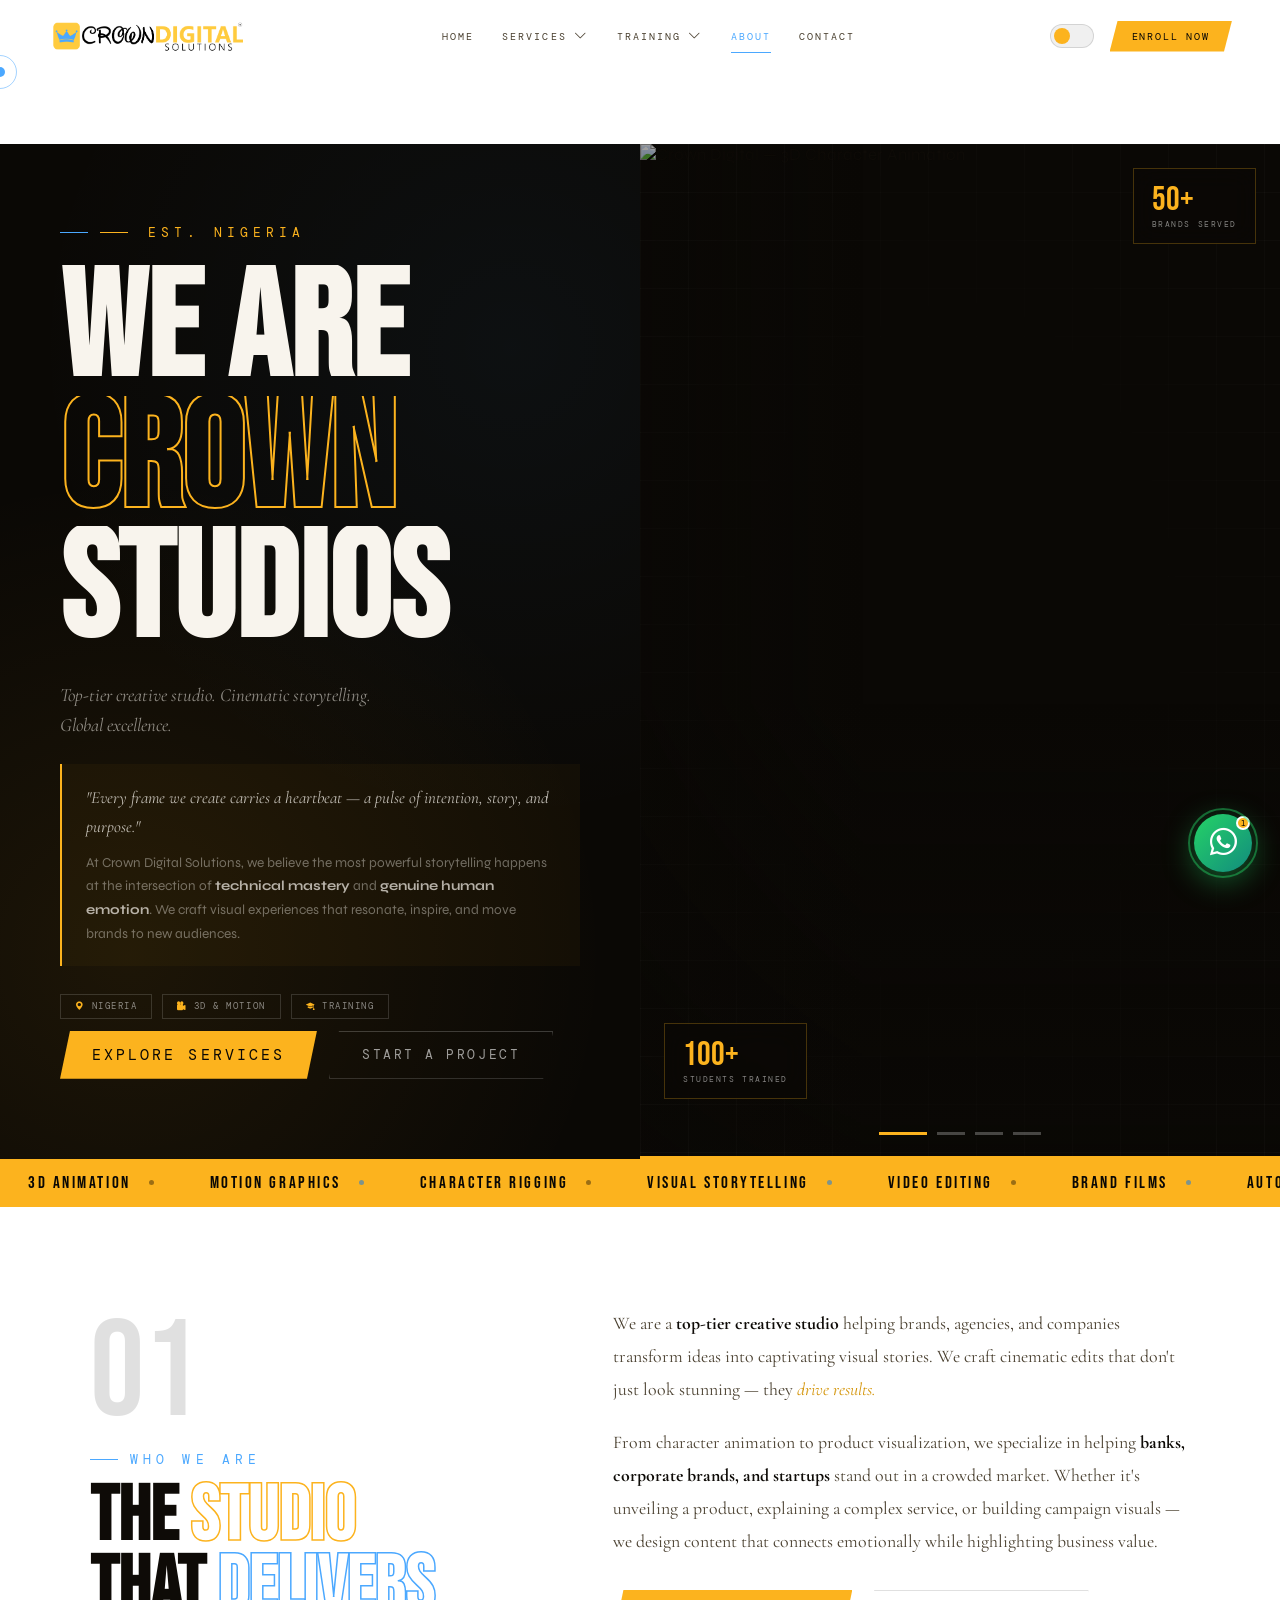
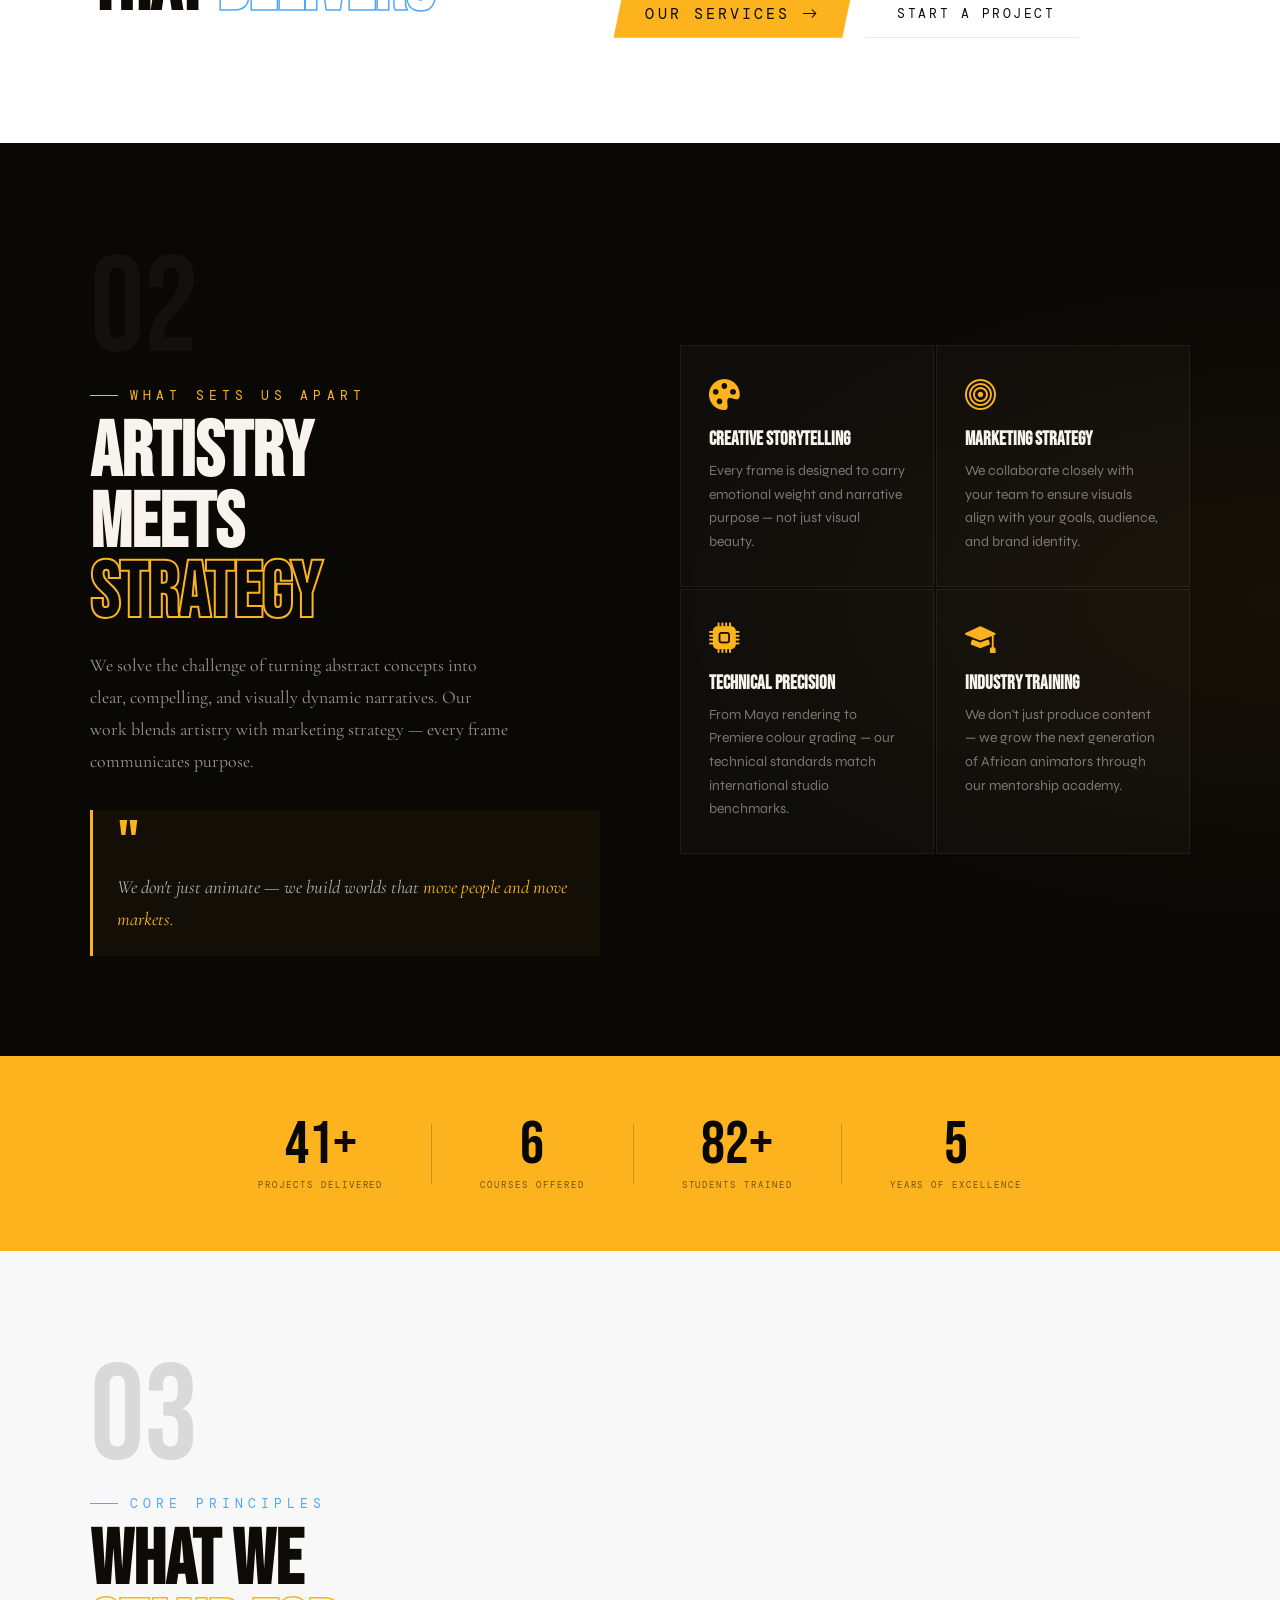
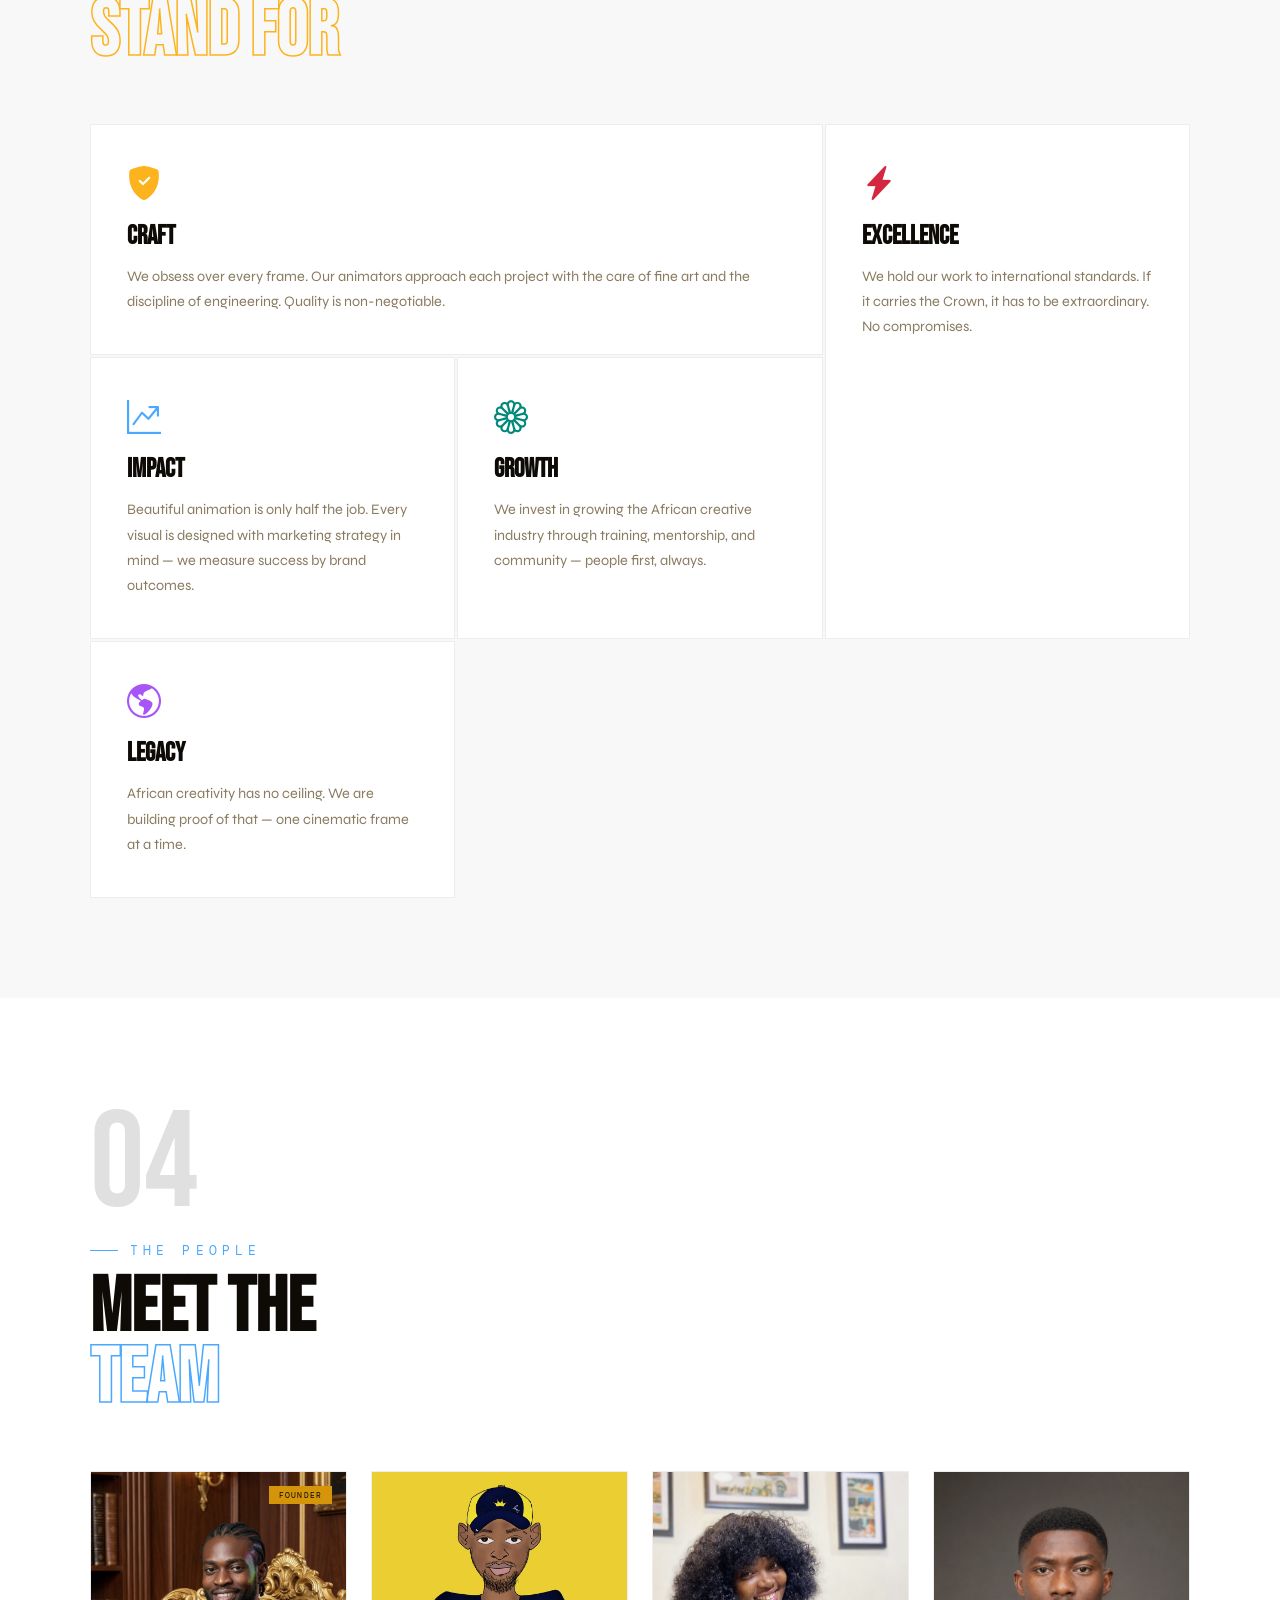
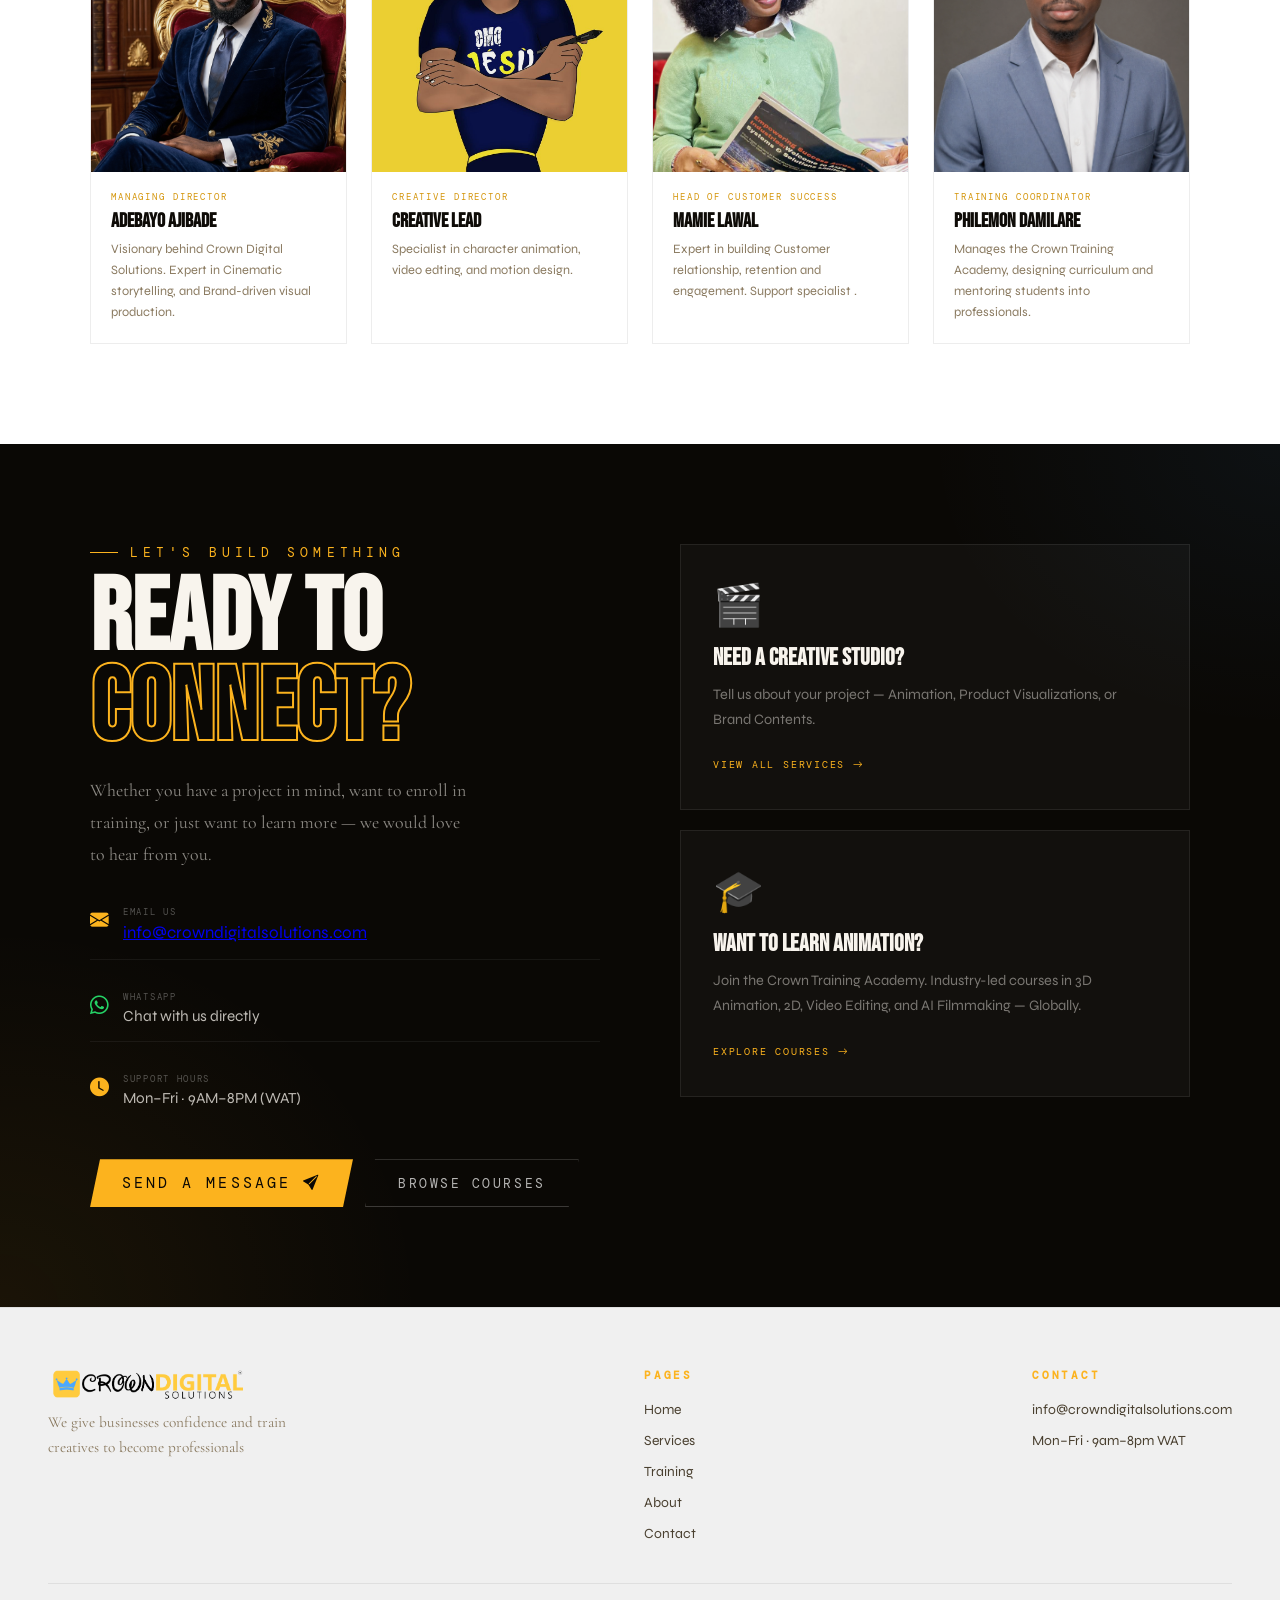
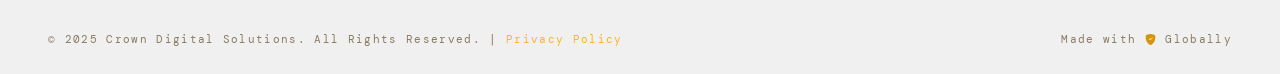
==== commit 6589822b: "Add files via upload" ====
--- a/about.html
+++ b/about.html
@@ -956,20 +956,20 @@
       <!-- Founder -->
       <div class="team-card reveal">
         <div class="team-card-img">
-          <img src="Brand Images/Jumpsuit_Long_Final.png"
+          <img src="Brand Images/Adebayo Ajibade.jpeg"
                alt="Adebayo Ajibade — Founder & Managing Director"
                onerror="this.onerror=null;this.src='Brand Images/Crown_Jnr2.png';">
         </div>
         <div class="team-card-overlay"></div>
         <div class="team-social">
-          <a href="#" aria-label="Instagram"><i class="bi bi-instagram"></i></a>
-          <a href="#" aria-label="LinkedIn"><i class="bi bi-linkedin"></i></a>
+          <a href="https://www.instagram.com/instarcrown" aria-label="Instagram"><i class="bi bi-instagram"></i></a>
+          <a href="https://www.linkedin.com/in/adebayoajibade" aria-label="LinkedIn"><i class="bi bi-linkedin"></i></a>
         </div>
         <span class="team-badge">Founder</span>
         <div class="team-card-body">
           <p class="team-role">Managing Director</p>
           <h3 class="team-name">Adebayo Ajibade</h3>
-          <p class="team-bio">Visionary behind Crown Digital Solutions. Expert in 3D animation, Cinematic storytelling, and Brand-driven visual production.</p>
+          <p class="team-bio">Visionary behind Crown Digital Solutions. Expert in Cinematic storytelling, and Brand-driven visual production.</p>
         </div>
       </div>
       <!-- Animation Lead -->
@@ -986,44 +986,44 @@
         </div>
         <div class="team-card-body">
           <p class="team-role">Creative Director</p>
-          <h3 class="team-name">Animation Lead</h3>
-          <p class="team-bio">Specialist in character animation, rigging, and motion design using Autodesk Maya.</p>
+          <h3 class="team-name">Creative Lead</h3>
+          <p class="team-bio">Specialist in character animation, video edting, and motion design.</p>
         </div>
       </div>
       <!-- Post-Production -->
       <div class="team-card reveal rd2">
         <div class="team-card-img">
-          <img src="Brand Images/Crown_Jnr1.png"
+          <img src="Brand Images/Mamie Lawal.png"
                alt="Post-Production Lead"
-               onerror="this.onerror=null;this.src='Brand Images/NY23.png';">
+               onerror="this.onerror=null;this.src='Brand Images/Mamie.png';">
         </div>
         <div class="team-card-overlay"></div>
         <div class="team-social">
           <a href="#" aria-label="Instagram"><i class="bi bi-instagram"></i></a>
-          <a href="#" aria-label="LinkedIn"><i class="bi bi-linkedin"></i></a>
+          <a href="https://www.linkedin.com/in/mamielawal" aria-label="LinkedIn"><i class="bi bi-linkedin"></i></a>
         </div>
         <div class="team-card-body">
-          <p class="team-role">Video Production</p>
-          <h3 class="team-name">Post-Production Lead</h3>
-          <p class="team-bio">Expert in cinematic colour grading, sound design, and broadcast-ready delivery.</p>
+          <p class="team-role">Head of Customer Success</p>
+          <h3 class="team-name">MAMIE LAWAL</h3>
+          <p class="team-bio">Expert in building Customer relationship, retention and engagement. Support specialist  .</p>
         </div>
       </div>
       <!-- Academy Lead -->
       <div class="team-card reveal rd3">
         <div class="team-card-img">
-          <img src="Brand Images/Youtube Display.png"
+          <img src="Brand Images/Philemon.PNG"
                alt="Academy Lead — Training Coordinator"
                onerror="this.onerror=null;this.src='Brand Images/Run.png';">
         </div>
         <div class="team-card-overlay"></div>
         <div class="team-social">
           <a href="#" aria-label="Instagram"><i class="bi bi-instagram"></i></a>
-          <a href="#" aria-label="LinkedIn"><i class="bi bi-linkedin"></i></a>
+          <a href="https://www.linkedin.com/in/philemon-odesomi" aria-label="LinkedIn"><i class="bi bi-linkedin"></i></a>
         </div>
         <div class="team-card-body">
           <p class="team-role">Training Coordinator</p>
-          <h3 class="team-name">Academy Lead</h3>
-          <p class="team-bio">Manages the Crown Training Academy — designing curriculum and mentoring students into professionals.</p>
+          <h3 class="team-name">PHILEMON DAMILARE</h3>
+          <p class="team-bio">Manages the Crown Training Academy, designing curriculum and mentoring students into professionals.</p>
         </div>
       </div>
     </div>
@@ -1043,7 +1043,7 @@
           <i class="bi bi-envelope-fill ab-cta-ico"></i>
           <div>
             <span class="ab-cta-detail-label">Email Us</span>
-            <a href="/cdn-cgi/l/email-protection#86c5f4e9f1e8f5f2f3e2efe9f5b4b2b1c6e1ebe7efeaa8e5e9eb" class="ab-cta-detail-val"><span class="__cf_email__" data-cfemail="5033213c243d202726373a3c20106f6c6a7e717b777f3a777b79">[email&#160;protected]</span></a>
+            <a href="mailto:info@crowndigitalsolutions.com">info@crowndigitalsolutions.com</span></a>
           </div>
         </div>
         <div class="ab-cta-detail">
@@ -1091,7 +1091,7 @@
         <img src="Brand Logos/Crown Digital Logo v1 - Black.png" class="ft-logo-dark" style="height:32px">
         <img src="Brand Logos/Crown Digital Logo v1 - White.png" class="ft-logo-light" style="height:32px">
       </a>
-      <p>"We give businesses confidence and train creatives to become professionals."</p>
+      <p>We give businesses confidence and train creatives to become professionals</p>
     </div>
     <div class="ft-col">
       <h4>Pages</h4>
@@ -1106,14 +1106,14 @@
     <div class="ft-col">
       <h4>Contact</h4>
       <ul>
-        <li><a href="/cdn-cgi/l/email-protection#febd8c9189918c8b8a9b96908cbe99939f9792d09d9193"><span class="__cf_email__" data-cfemail="83c0f1ecf4edf0f7f6e7eaecefc3e4eee2eaefade0ecee">[email&#160;protected]</span></a></li>
+        <li><a href="mailto:info@crowndigitalsolutions.com">info@crowndigitalsolutions.com</span></a></li>
         <li><a href="#">Mon–Fri · 9am–8pm WAT</a></li>
       </ul>
     </div>
   </div>
   <div class="ft-bottom">
     <p class="ft-copy">© 2025 Crown Digital Solutions. All Rights Reserved. | <a href="#">Privacy Policy</a></p>
-    <p class="ft-copy">Made with <i class="bi bi-shield-fill-check" style="color:var(--gold)"></i> in Nigeria</p>
+    <p class="ft-copy">Made with <i class="bi bi-shield-fill-check" style="color:var(--gold)"></i> Globally</p>
   </div>
 </footer>
 
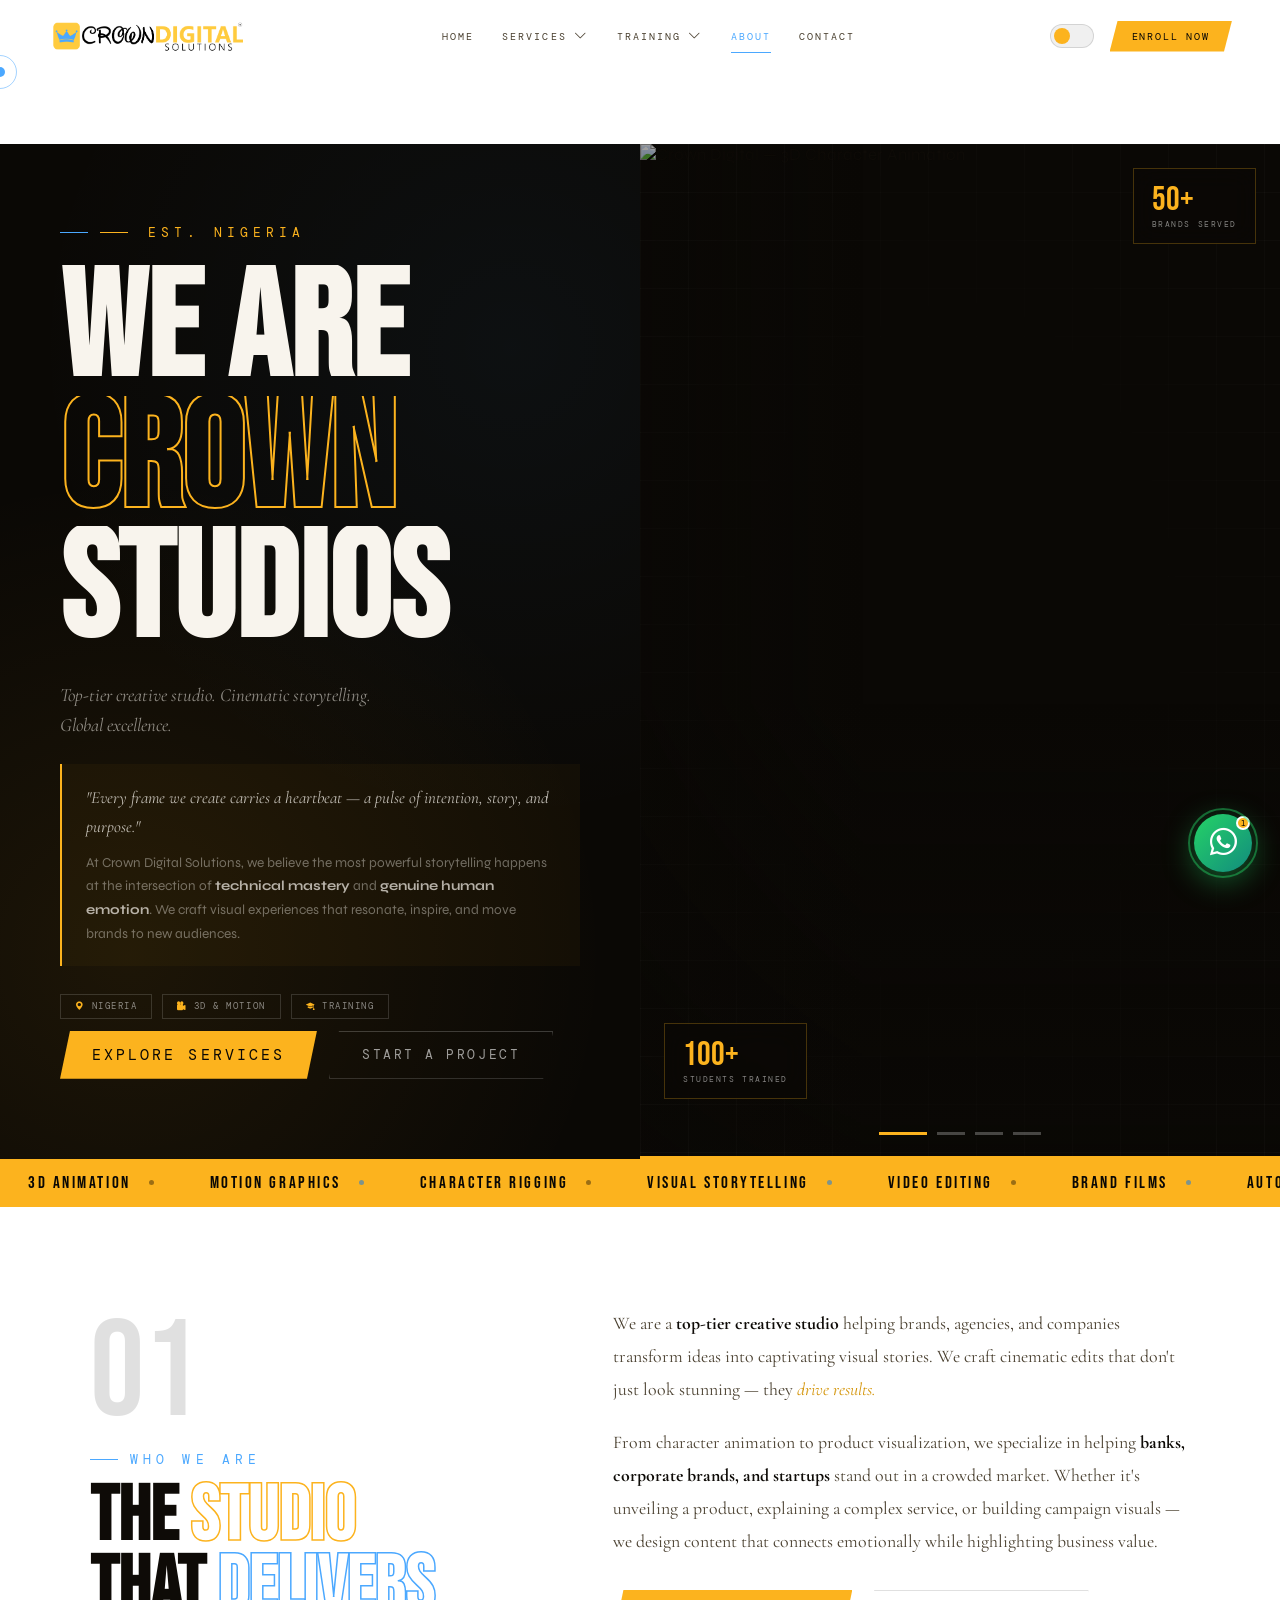
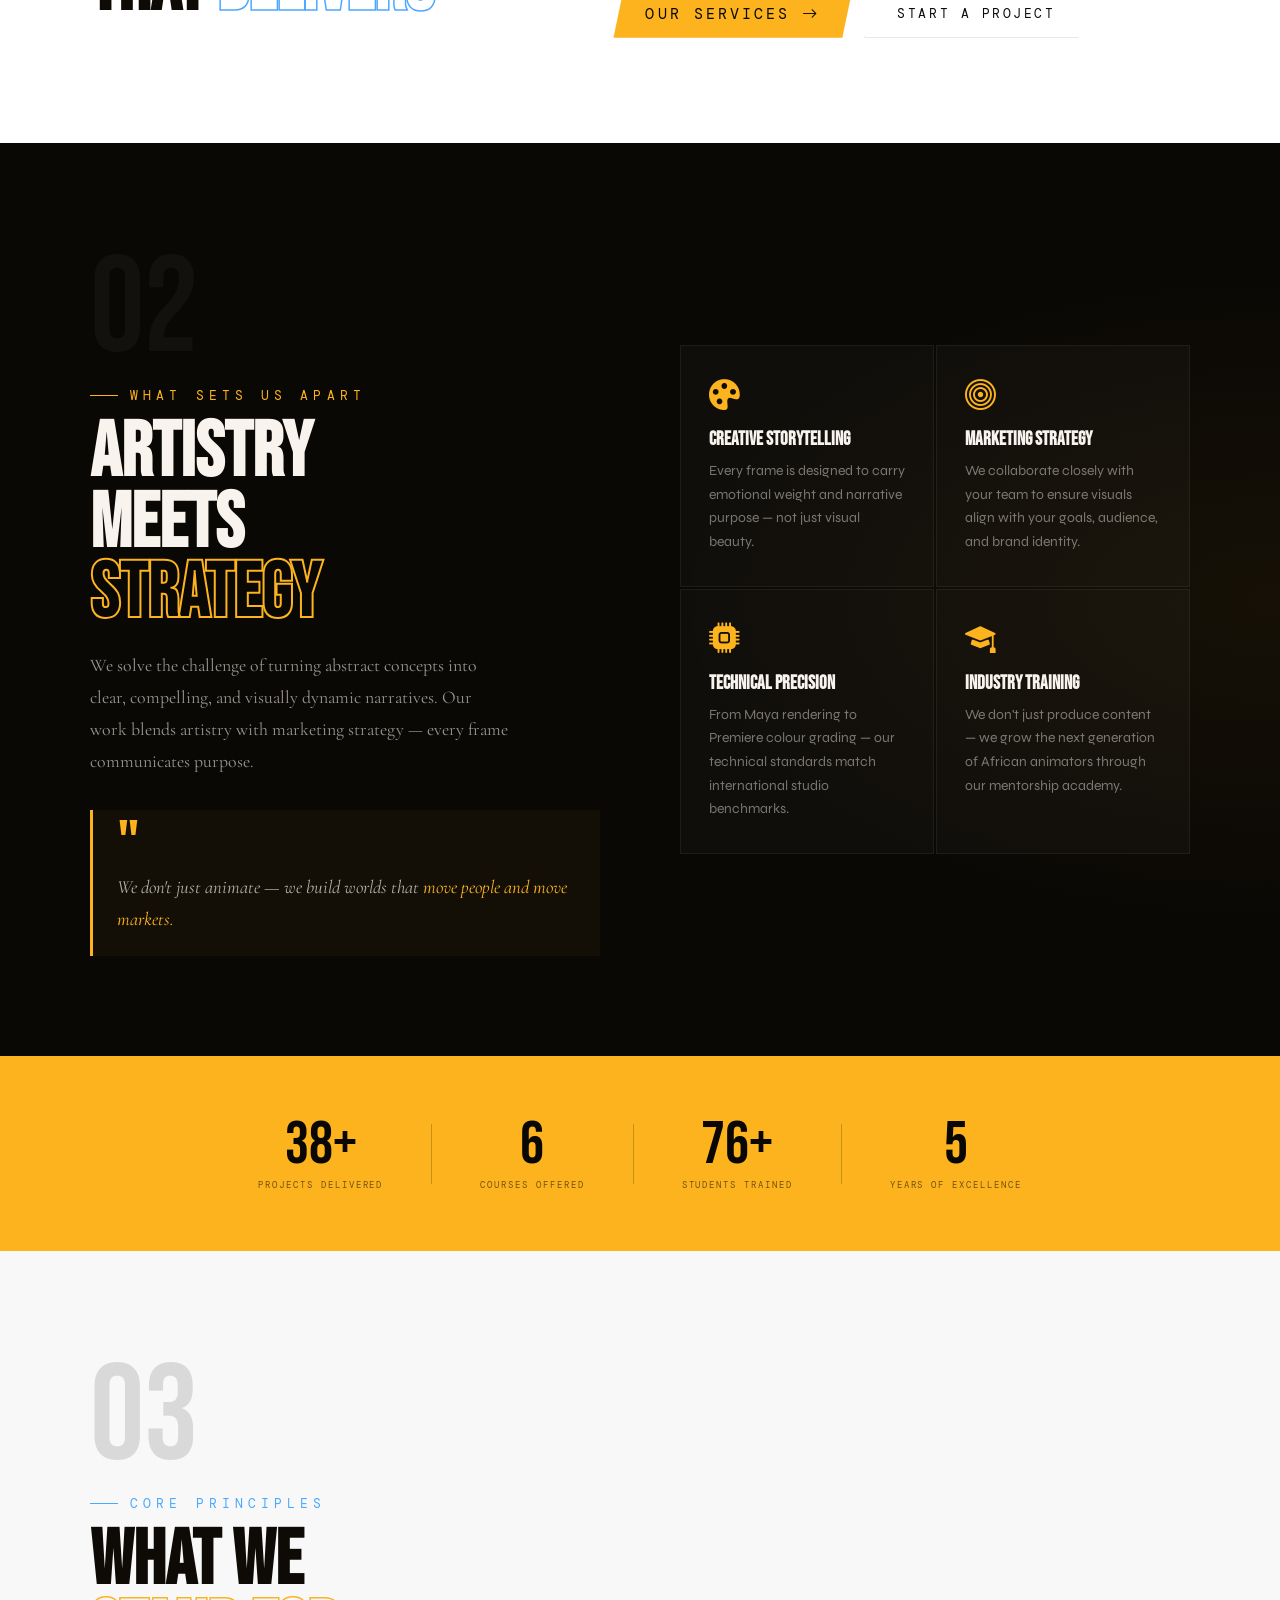
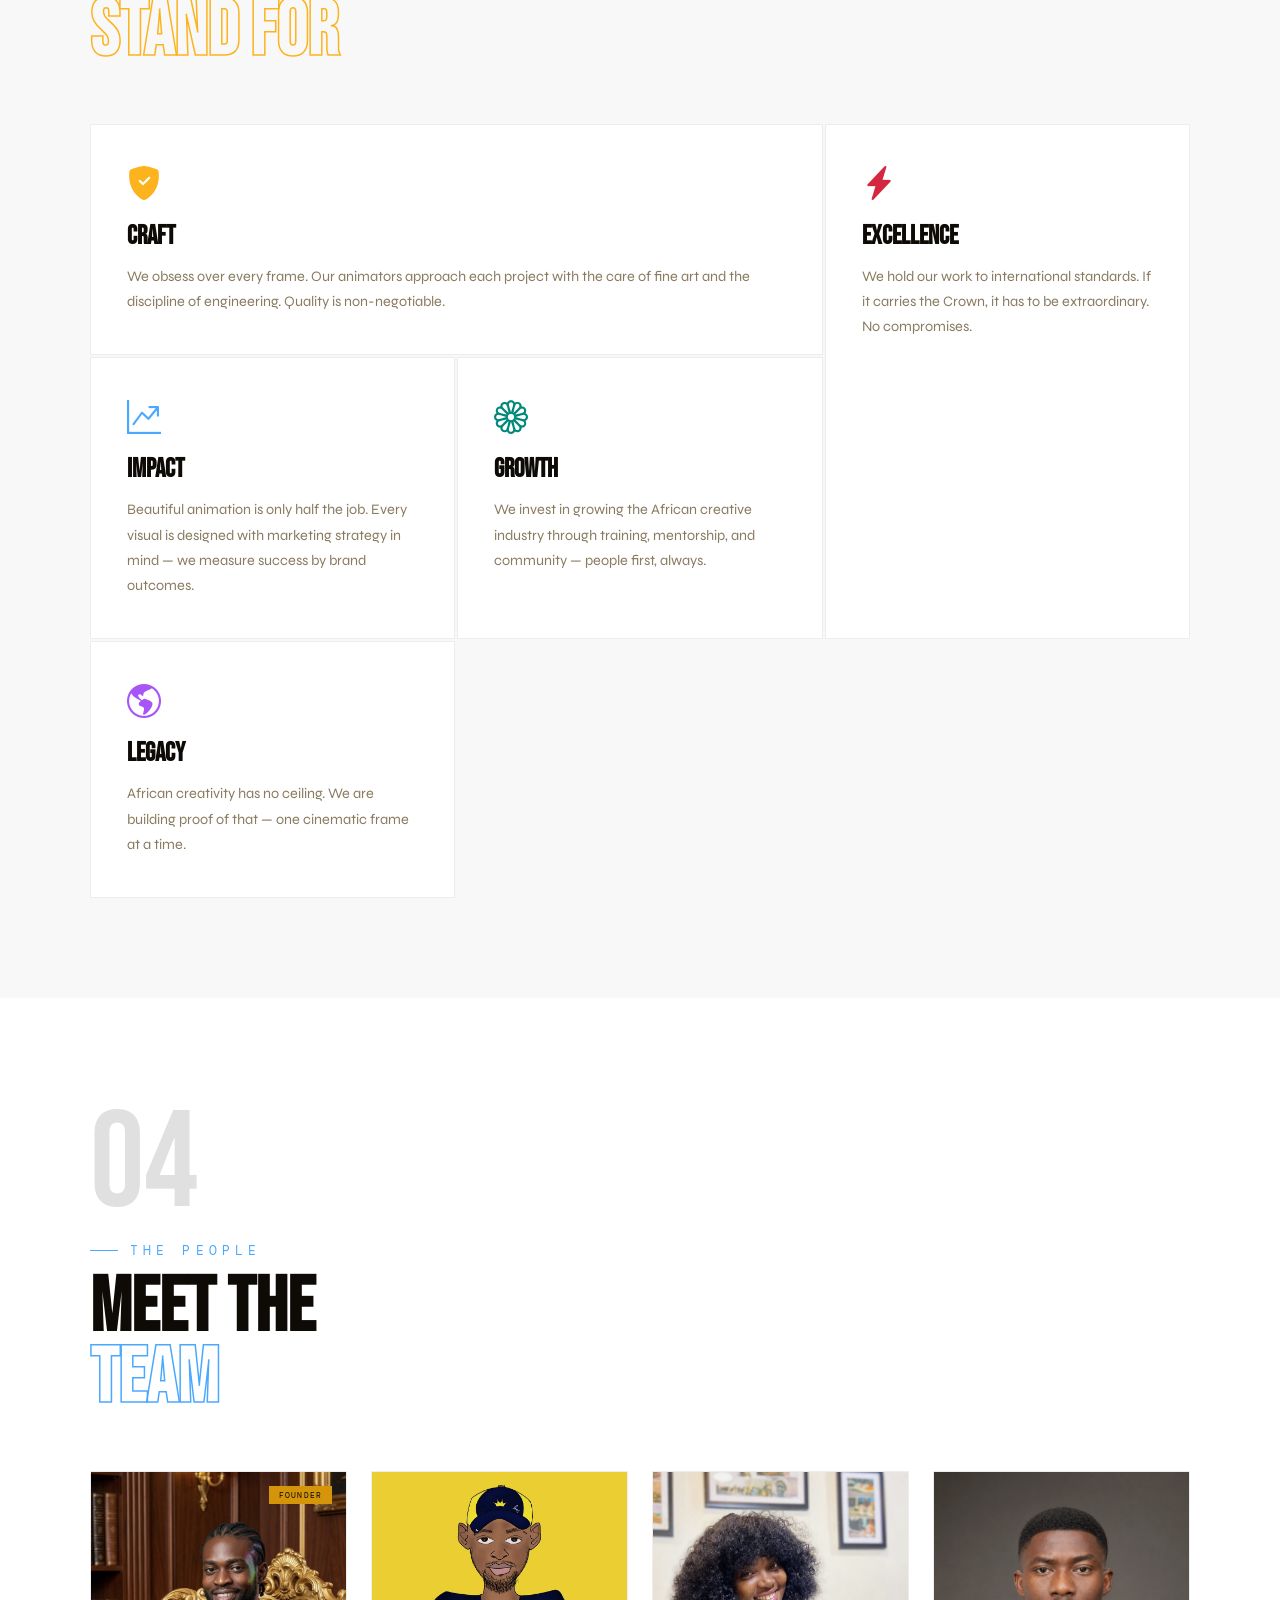
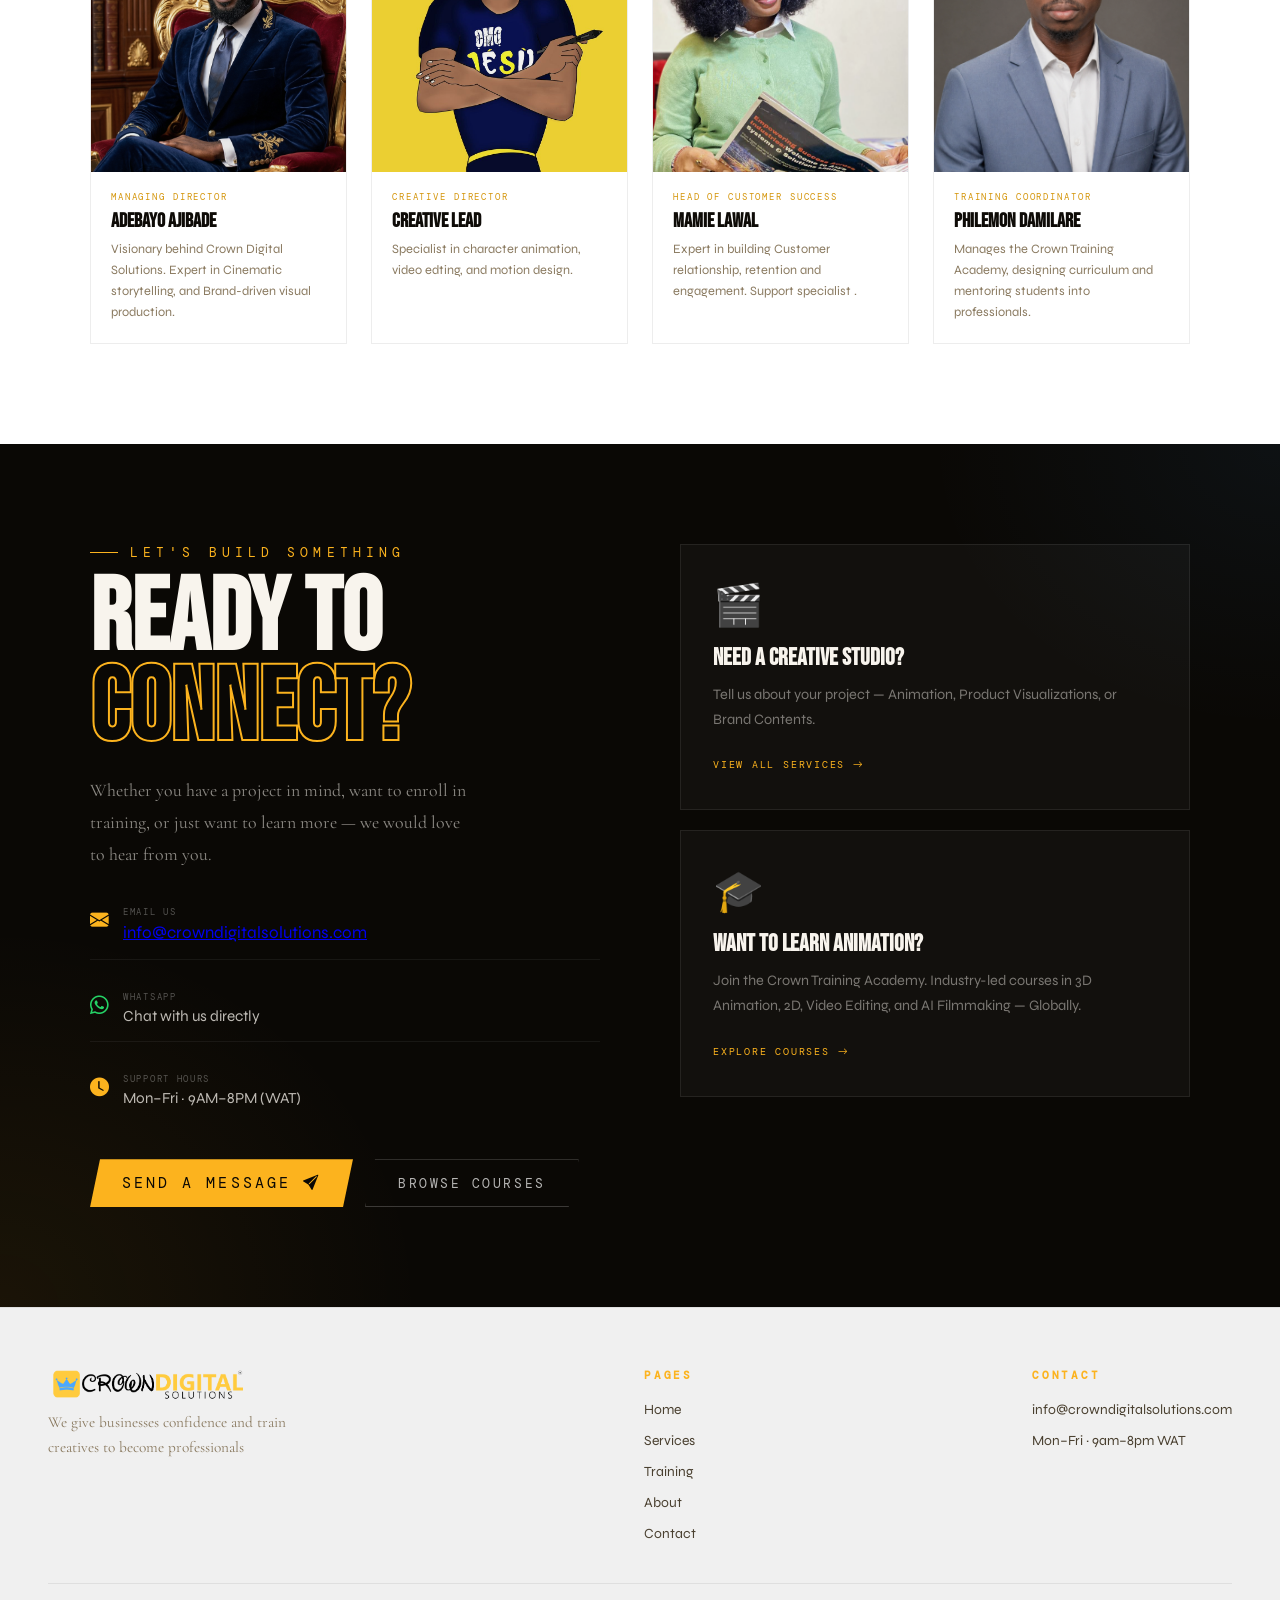
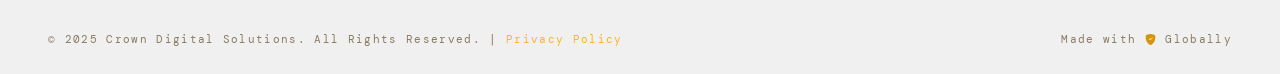
==== commit 740a58e8: "Update about.html" ====
--- a/about.html
+++ b/about.html
@@ -712,8 +712,7 @@
     <a href="training.html#courses"><i class="bi bi-box-seam-fill"></i>3D Animation — Maya</a>
     <a href="training.html#courses"><i class="bi bi-scissors"></i>2D Animation</a>
     <a href="training.html#courses"><i class="bi bi-camera-video-fill"></i>Video Editing</a>
-    <a href="training.html#courses"><i class="bi bi-robot"></i>AI Filmmaking</a>
-    <a href="training.html#courses"><i class="bi bi-stars"></i>AI Animation</a>
+    <a href="training.html#courses"><i class="bi bi-stars"></i> AI Filmmaking & AI Animation</a>
   </div>
   <a href="about.html"><i class="mn-icon bi bi-shield-fill-check"></i>About</a>
   <a href="contact.html"><i class="mn-icon bi bi-telephone-fill"></i>Contact</a>
@@ -753,8 +752,7 @@
         <a href="training.html#courses"><i class="bi bi-camera-video-fill"></i>Video Editing</a>
         <div class="dd-divider"></div>
         <span class="dd-label">AI Programs</span>
-        <a href="training.html#courses"><i class="bi bi-robot"></i>AI Filmmaking</a>
-        <a href="training.html#courses"><i class="bi bi-stars"></i>AI Animation</a>
+        <a href="training.html#courses"><i class="bi bi-stars"></i> AI Filmmaking & AI Animation</a>
       </div>
     </li>
     <li><a href="about.html">About</a></li>
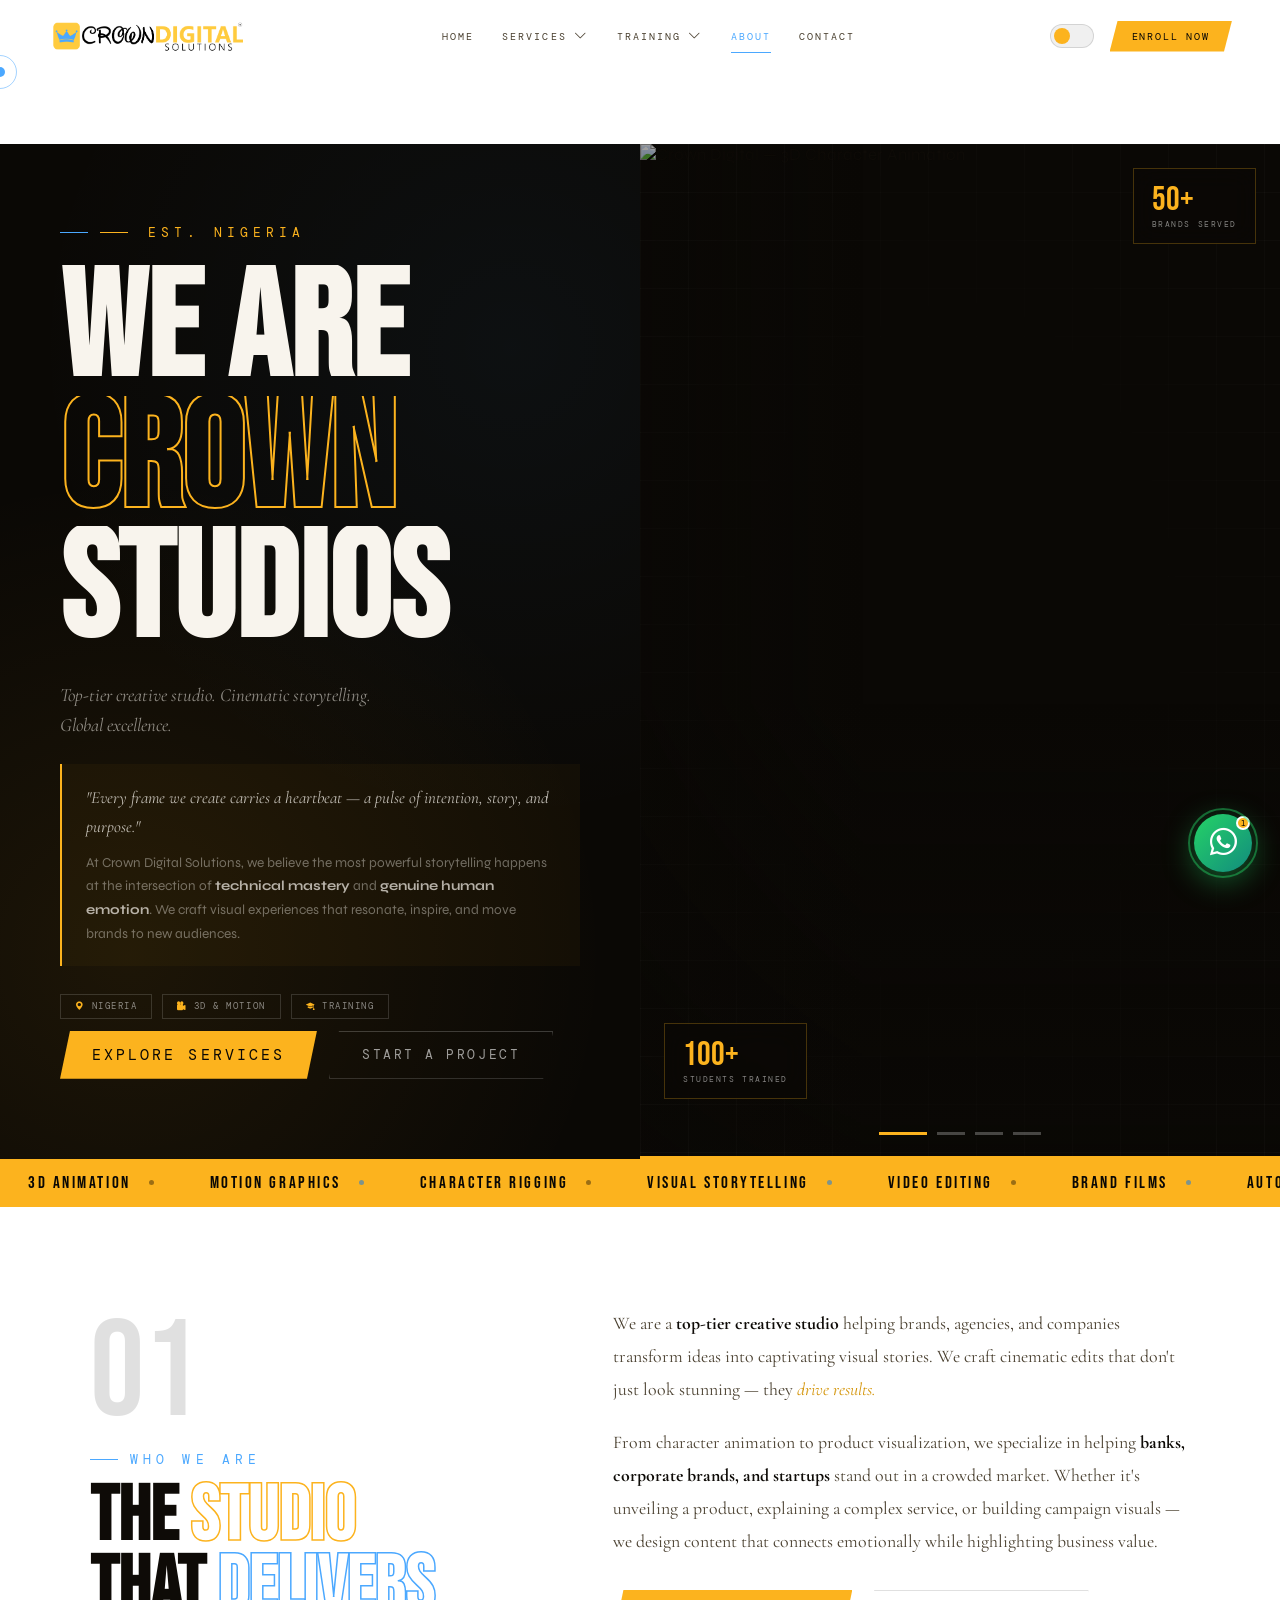
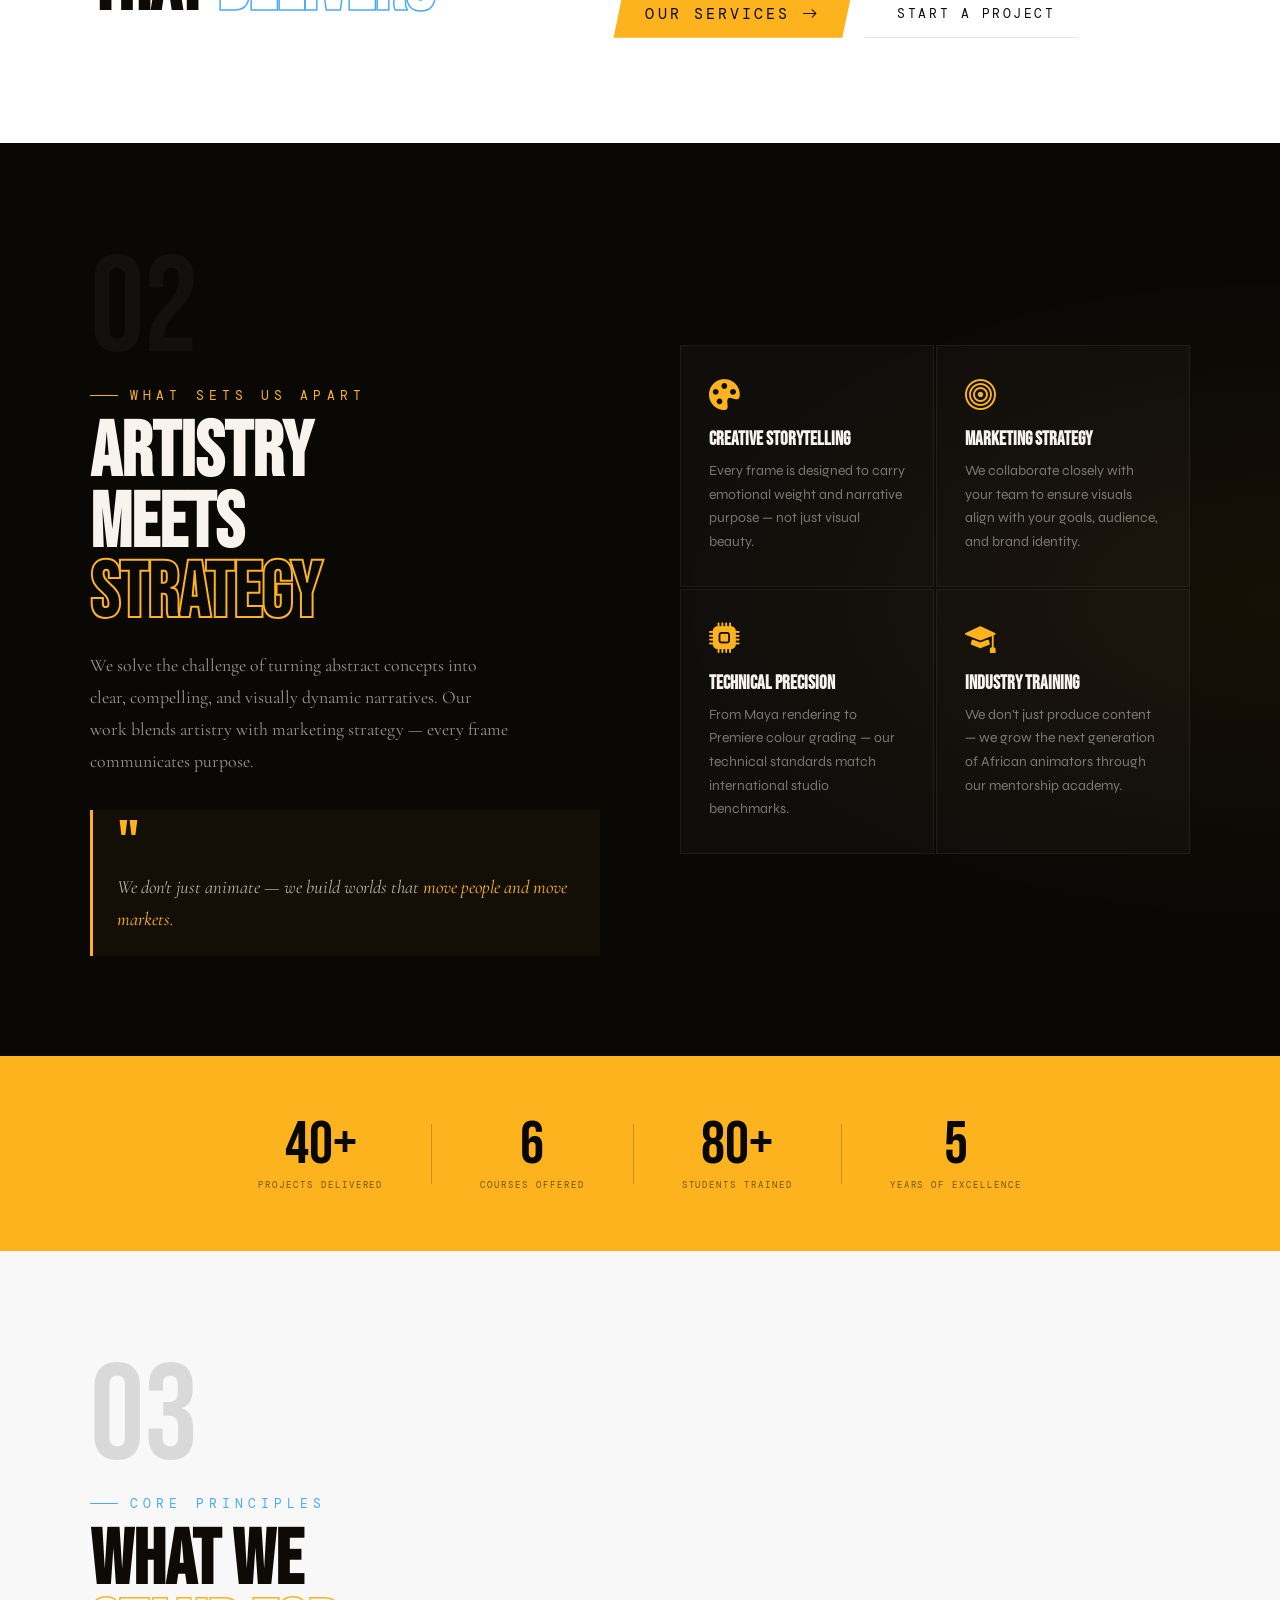
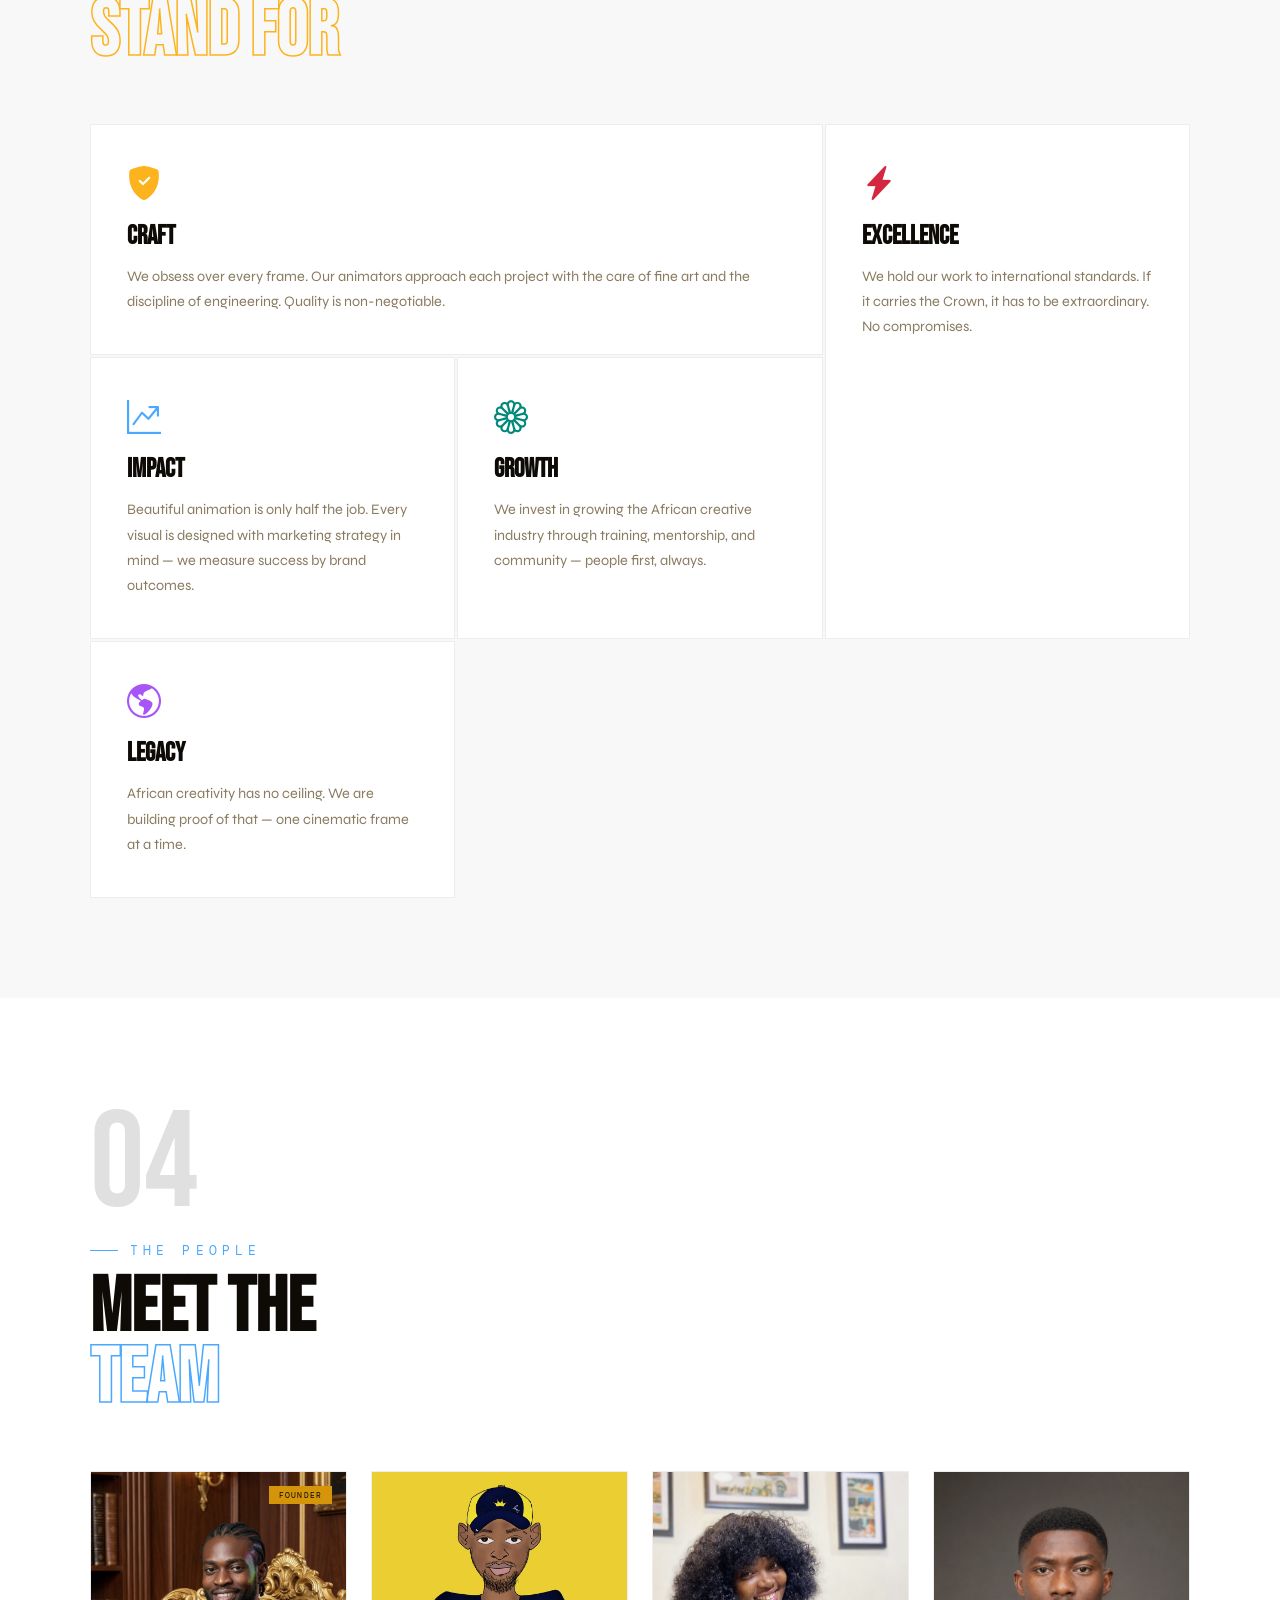
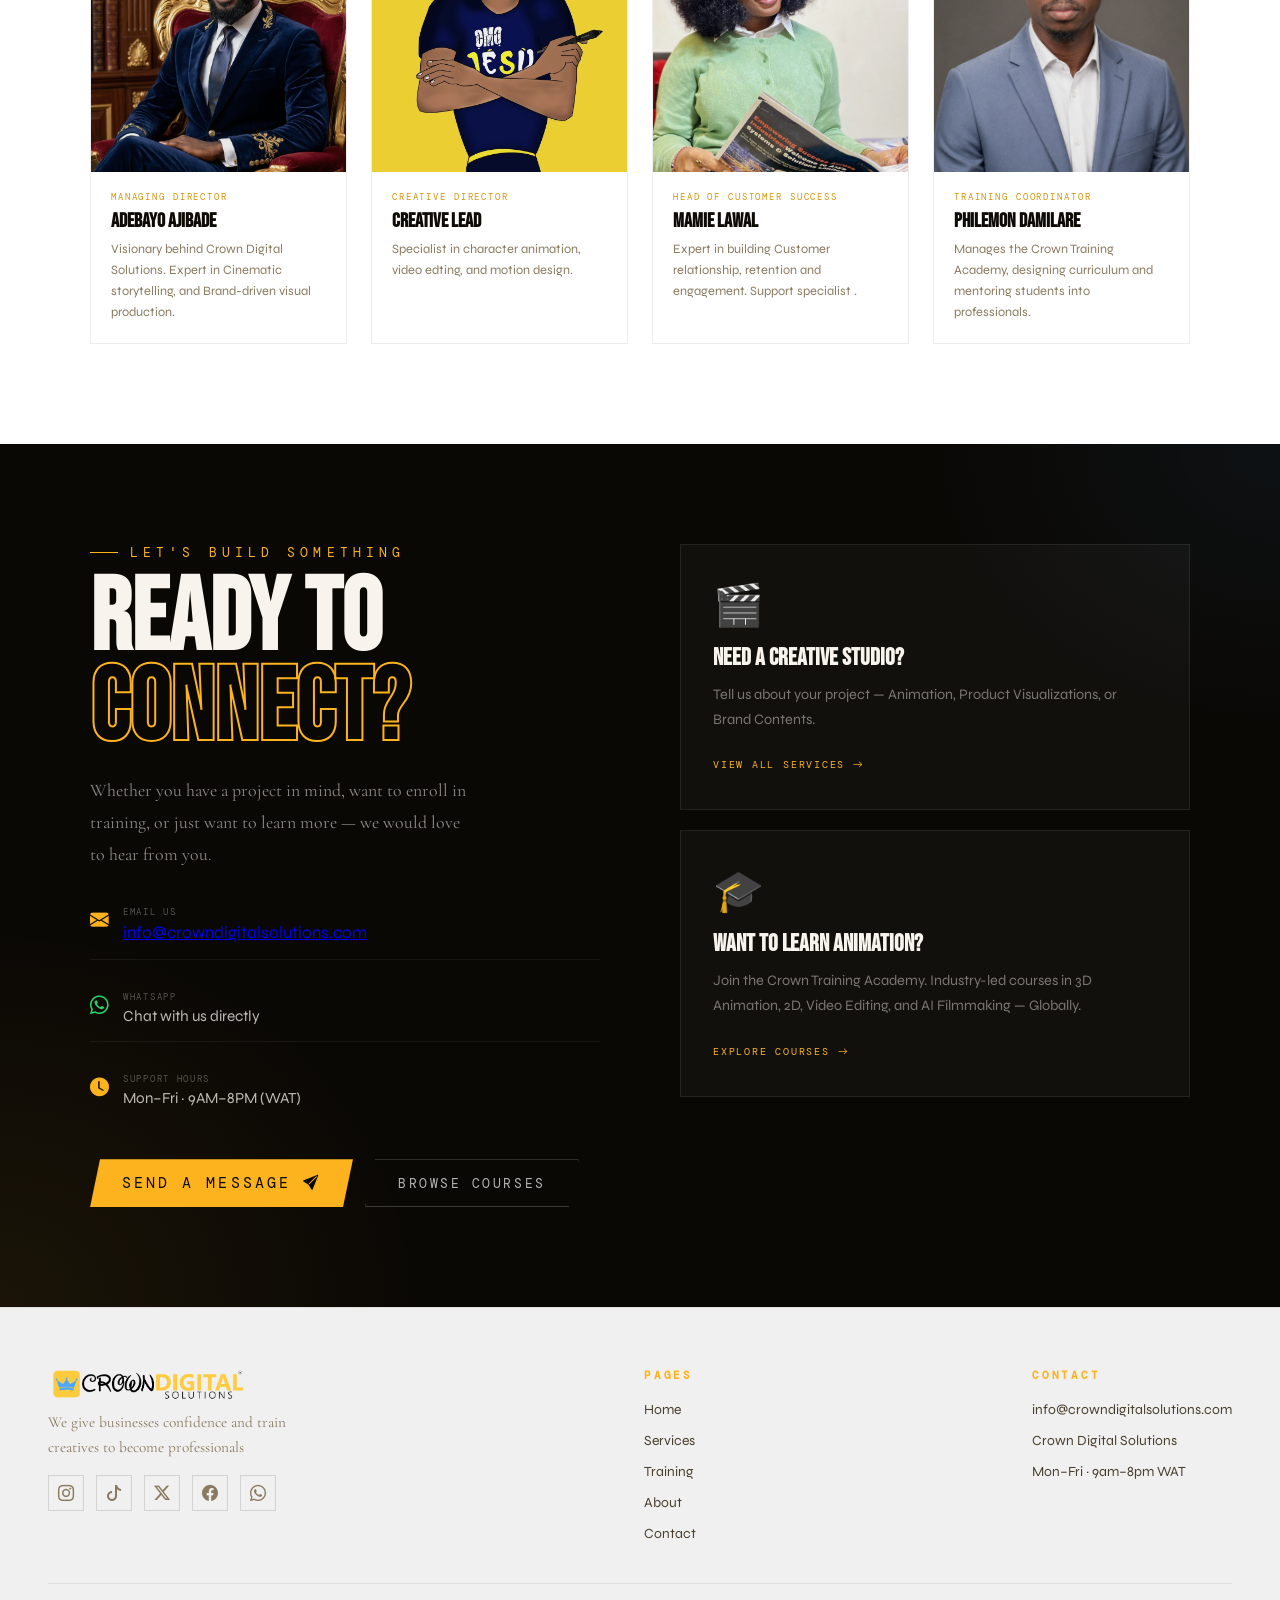
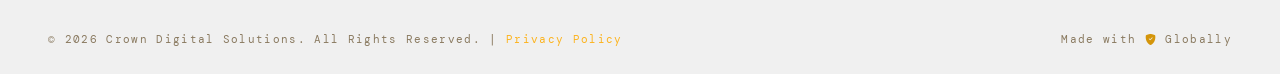
==== commit 7f01eeed: "Update about.html" ====
--- a/about.html
+++ b/about.html
@@ -1081,36 +1081,27 @@
   </div>
 </section>
 
-<!-- FOOTER -->
 <footer id="cs-footer">
   <div class="ft-top">
     <div class="ft-brand">
-      <a href="index.html" class="nav-brand" style="text-decoration:none">
+      <a href="index.html" class="nav-brand">
         <img src="Brand Logos/Crown Digital Logo v1 - Black.png" class="ft-logo-dark" style="height:32px">
         <img src="Brand Logos/Crown Digital Logo v1 - White.png" class="ft-logo-light" style="height:32px">
       </a>
       <p>We give businesses confidence and train creatives to become professionals</p>
-    </div>
-    <div class="ft-col">
-      <h4>Pages</h4>
-      <ul>
-        <li><a href="index.html">Home</a></li>
-        <li><a href="services.html">Services</a></li>
-        <li><a href="training.html">Training</a></li>
-        <li><a href="about.html">About</a></li>
-        <li><a href="contact.html">Contact</a></li>
-      </ul>
-    </div>
-    <div class="ft-col">
-      <h4>Contact</h4>
-      <ul>
-        <li><a href="mailto:info@crowndigitalsolutions.com">info@crowndigitalsolutions.com</span></a></li>
-        <li><a href="#">Mon–Fri · 9am–8pm WAT</a></li>
-      </ul>
-    </div>
+      <div class="ft-socials">
+        <a href="https://www.instagram.com/crowndigitalsolution/" class="ft-soc-link" target="_blank" rel="noopener noreferrer"><i class="bi bi-instagram"></i></a>
+        <a href="https://www.tiktok.com/@crowndigitalsolutions" class="ft-soc-link" target="_blank" rel="noopener noreferrer"><i class="bi bi-tiktok"></i></a>
+        <a href="#" class="ft-soc-link"><i class="bi bi-twitter-x"></i></a>
+        <a href="#" class="ft-soc-link"><i class="bi bi-facebook"></i></a>
+        <a href="https://wa.me/2348101861630" class="ft-soc-link" target="_blank" rel="noopener noreferrer"><i class="bi bi-whatsapp"></i></a>
+      </div>
+    </div>
+    <div class="ft-col"><h4>Pages</h4><ul><li><a href="index.html">Home</a></li><li><a href="services.html">Services</a></li><li><a href="training.html">Training</a></li><li><a href="about.html">About</a></li><li><a href="contact.html">Contact</a></li></ul></div>
+    <div class="ft-col"><h4>Contact</h4><ul><li><a href="mailto:info@crowndigitalsolutions.com">info@crowndigitalsolutions.com</a></li><li><a href="#">Crown Digital Solutions</a></li><li><a href="#">Mon–Fri · 9am–8pm WAT</a></li></ul></div>
   </div>
   <div class="ft-bottom">
-    <p class="ft-copy">© 2025 Crown Digital Solutions. All Rights Reserved. | <a href="#">Privacy Policy</a></p>
+    <p class="ft-copy">© 2026 Crown Digital Solutions. All Rights Reserved. | <a href="#">Privacy Policy</a></p>
     <p class="ft-copy">Made with <i class="bi bi-shield-fill-check" style="color:var(--gold)"></i> Globally</p>
   </div>
 </footer>
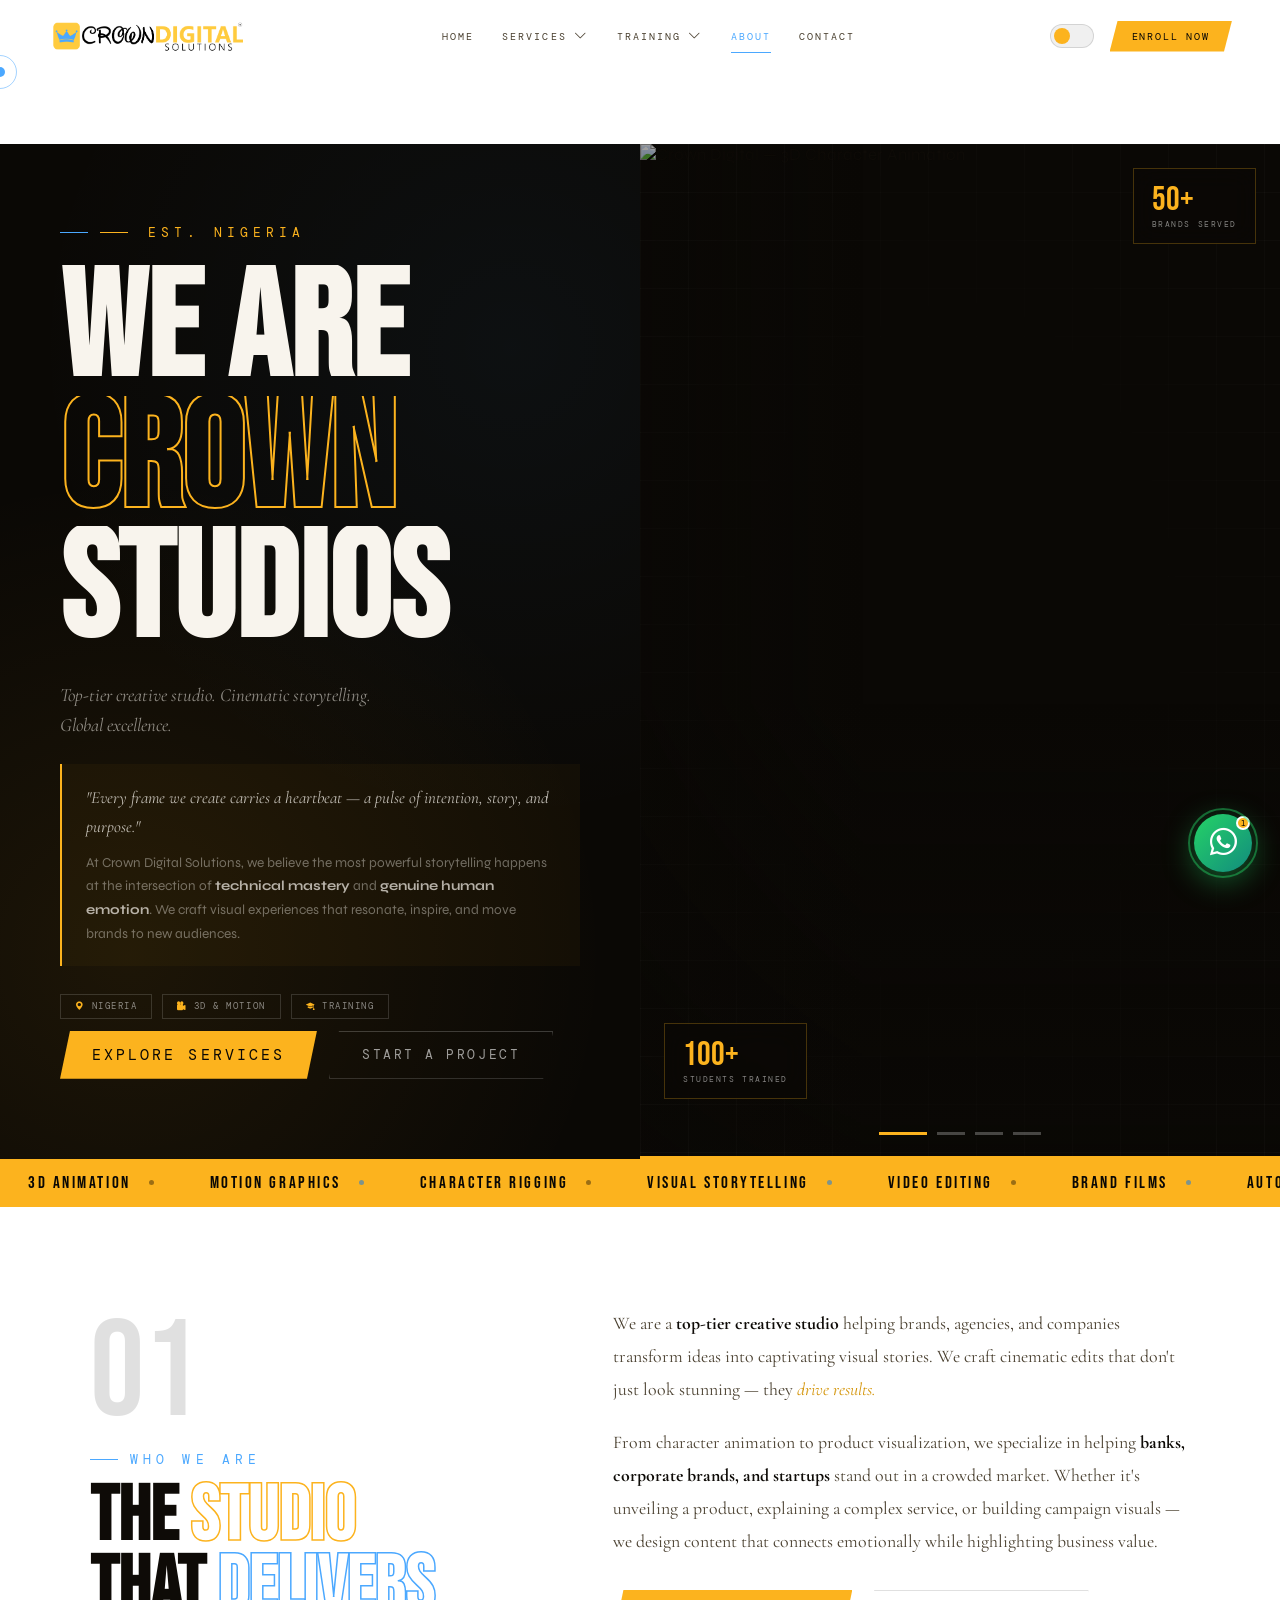
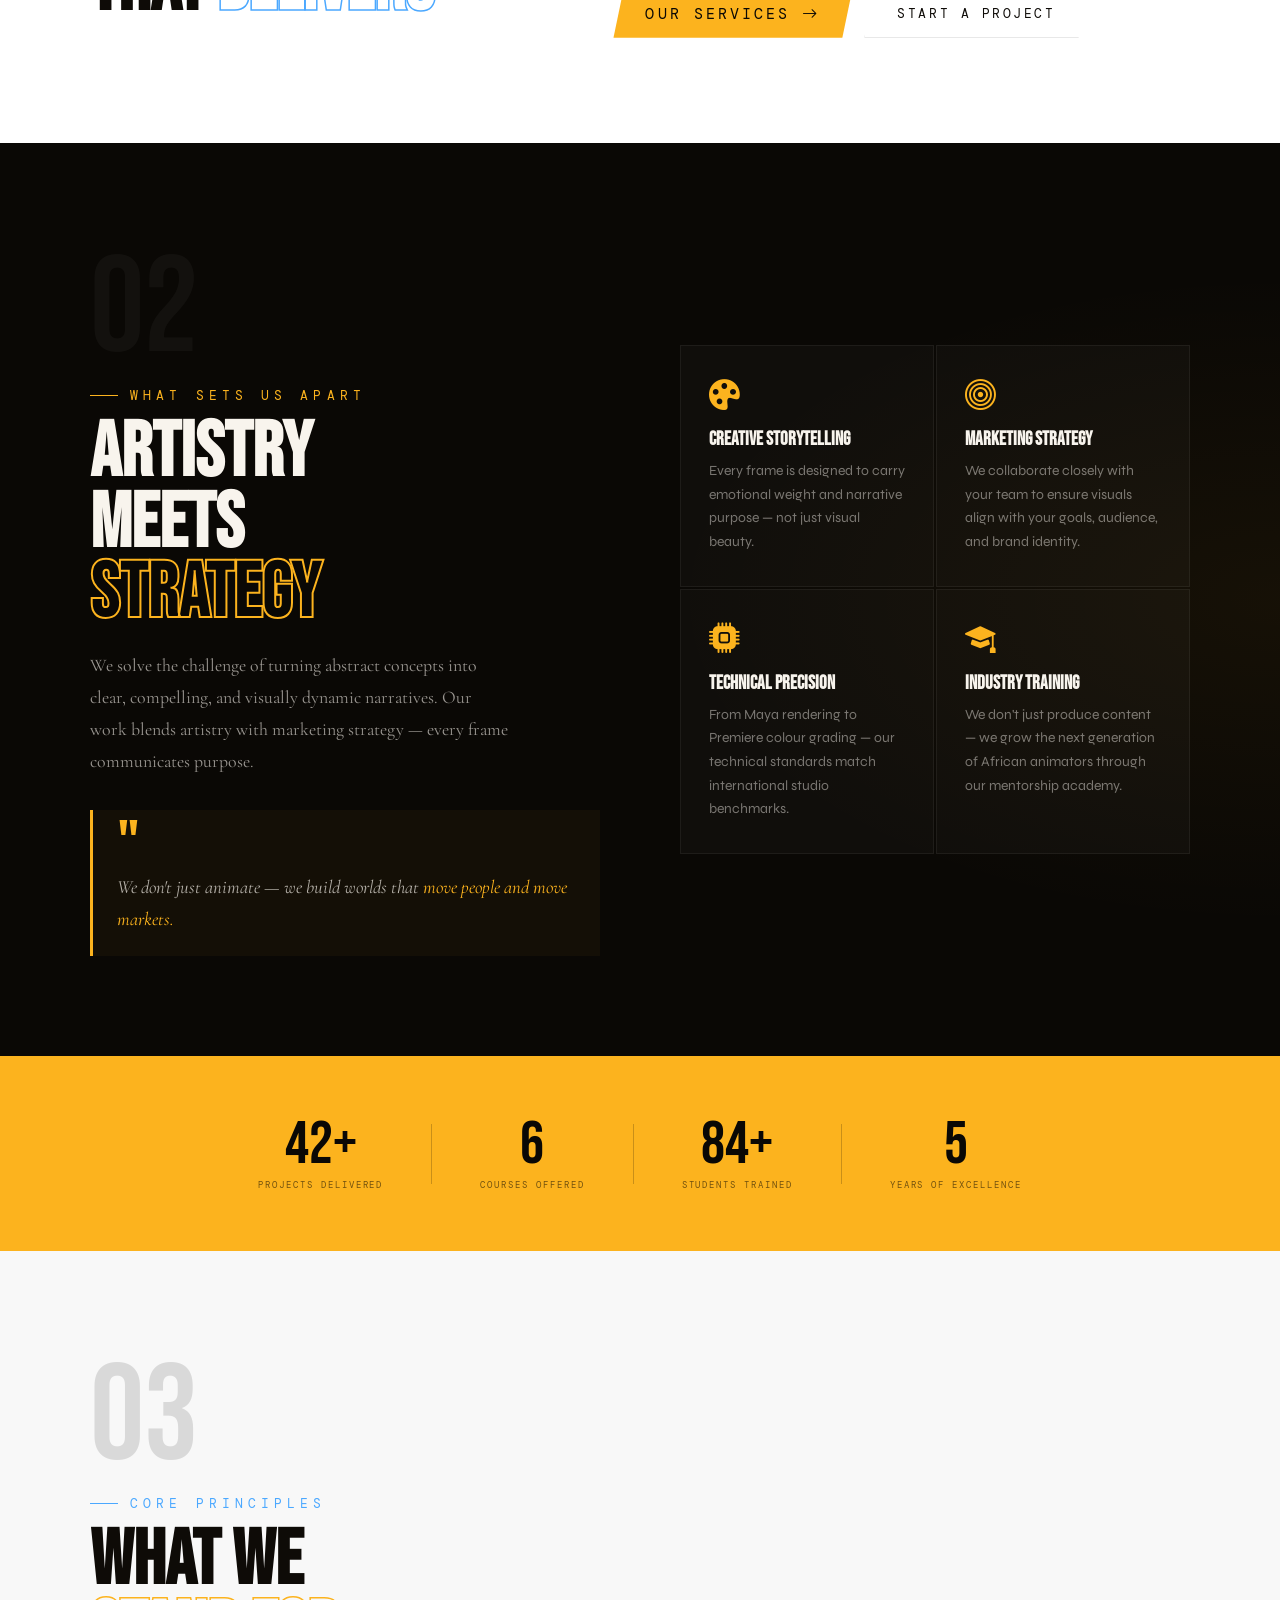
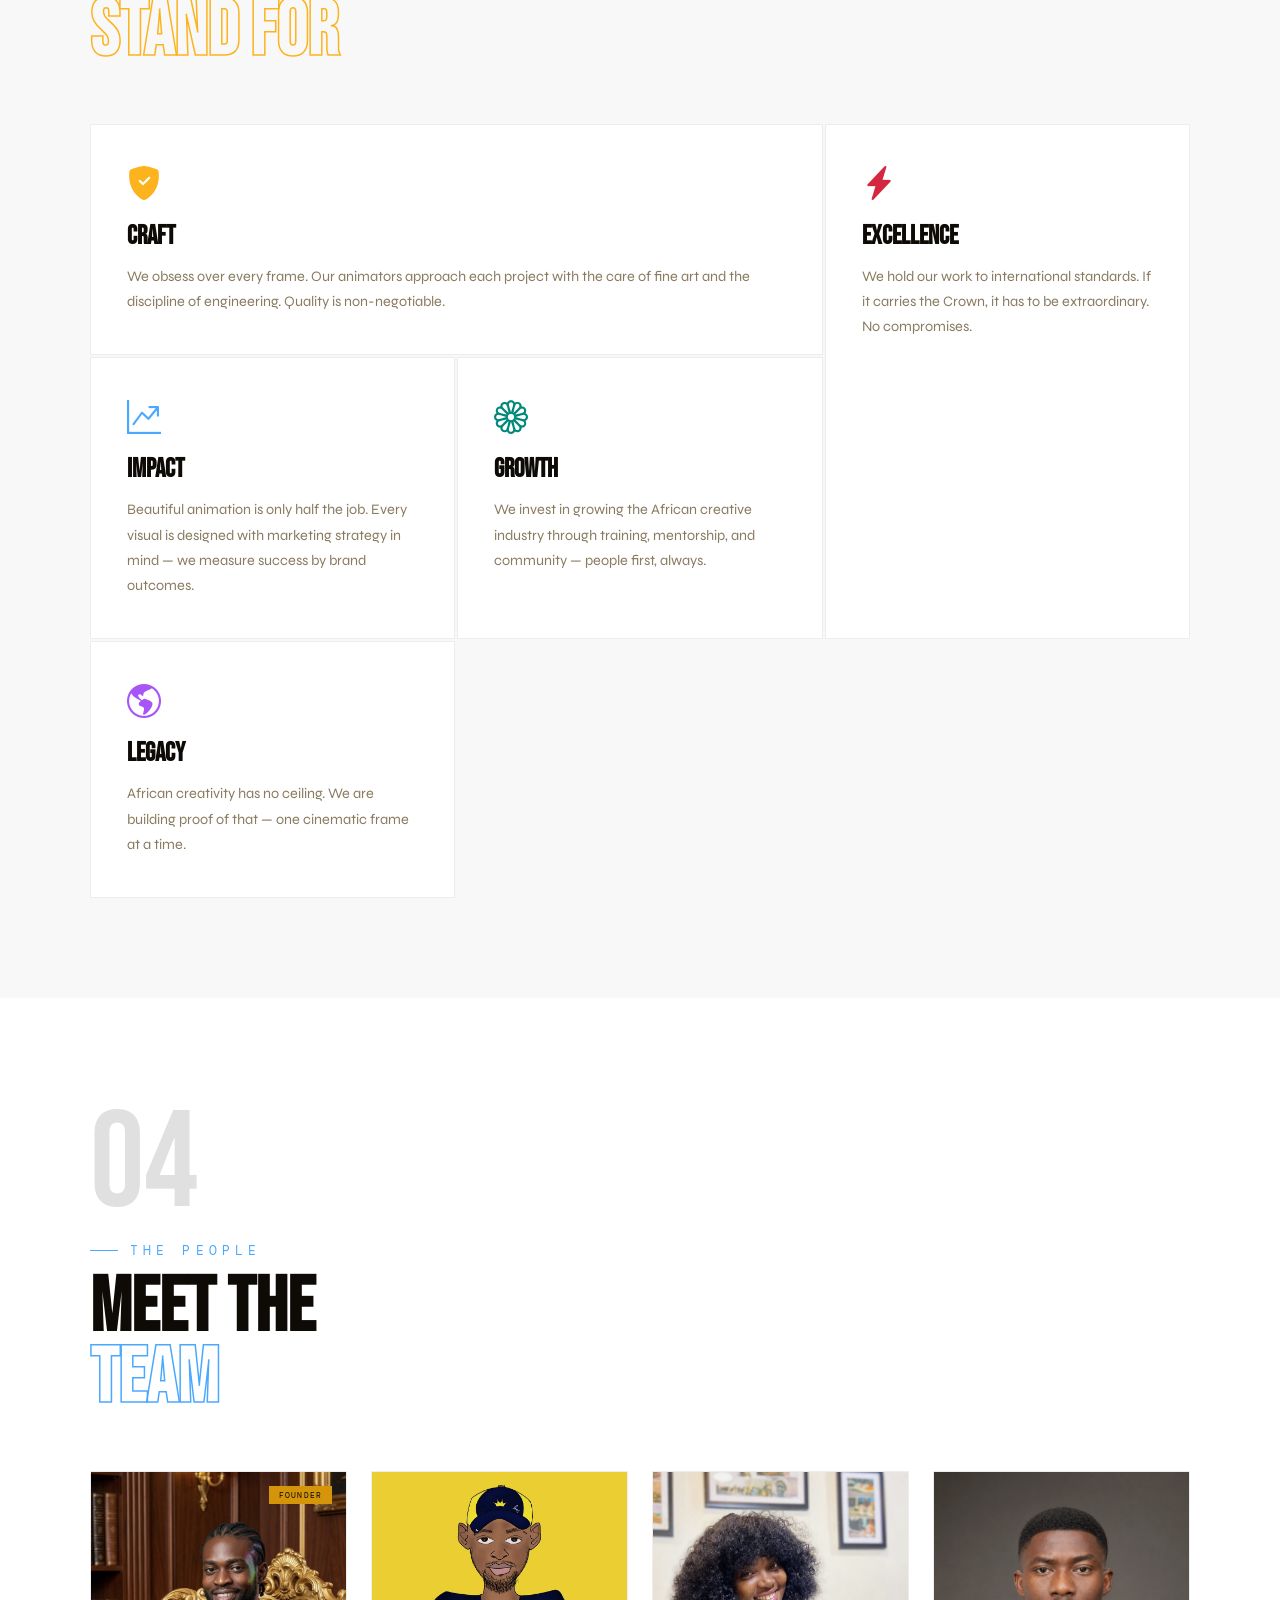
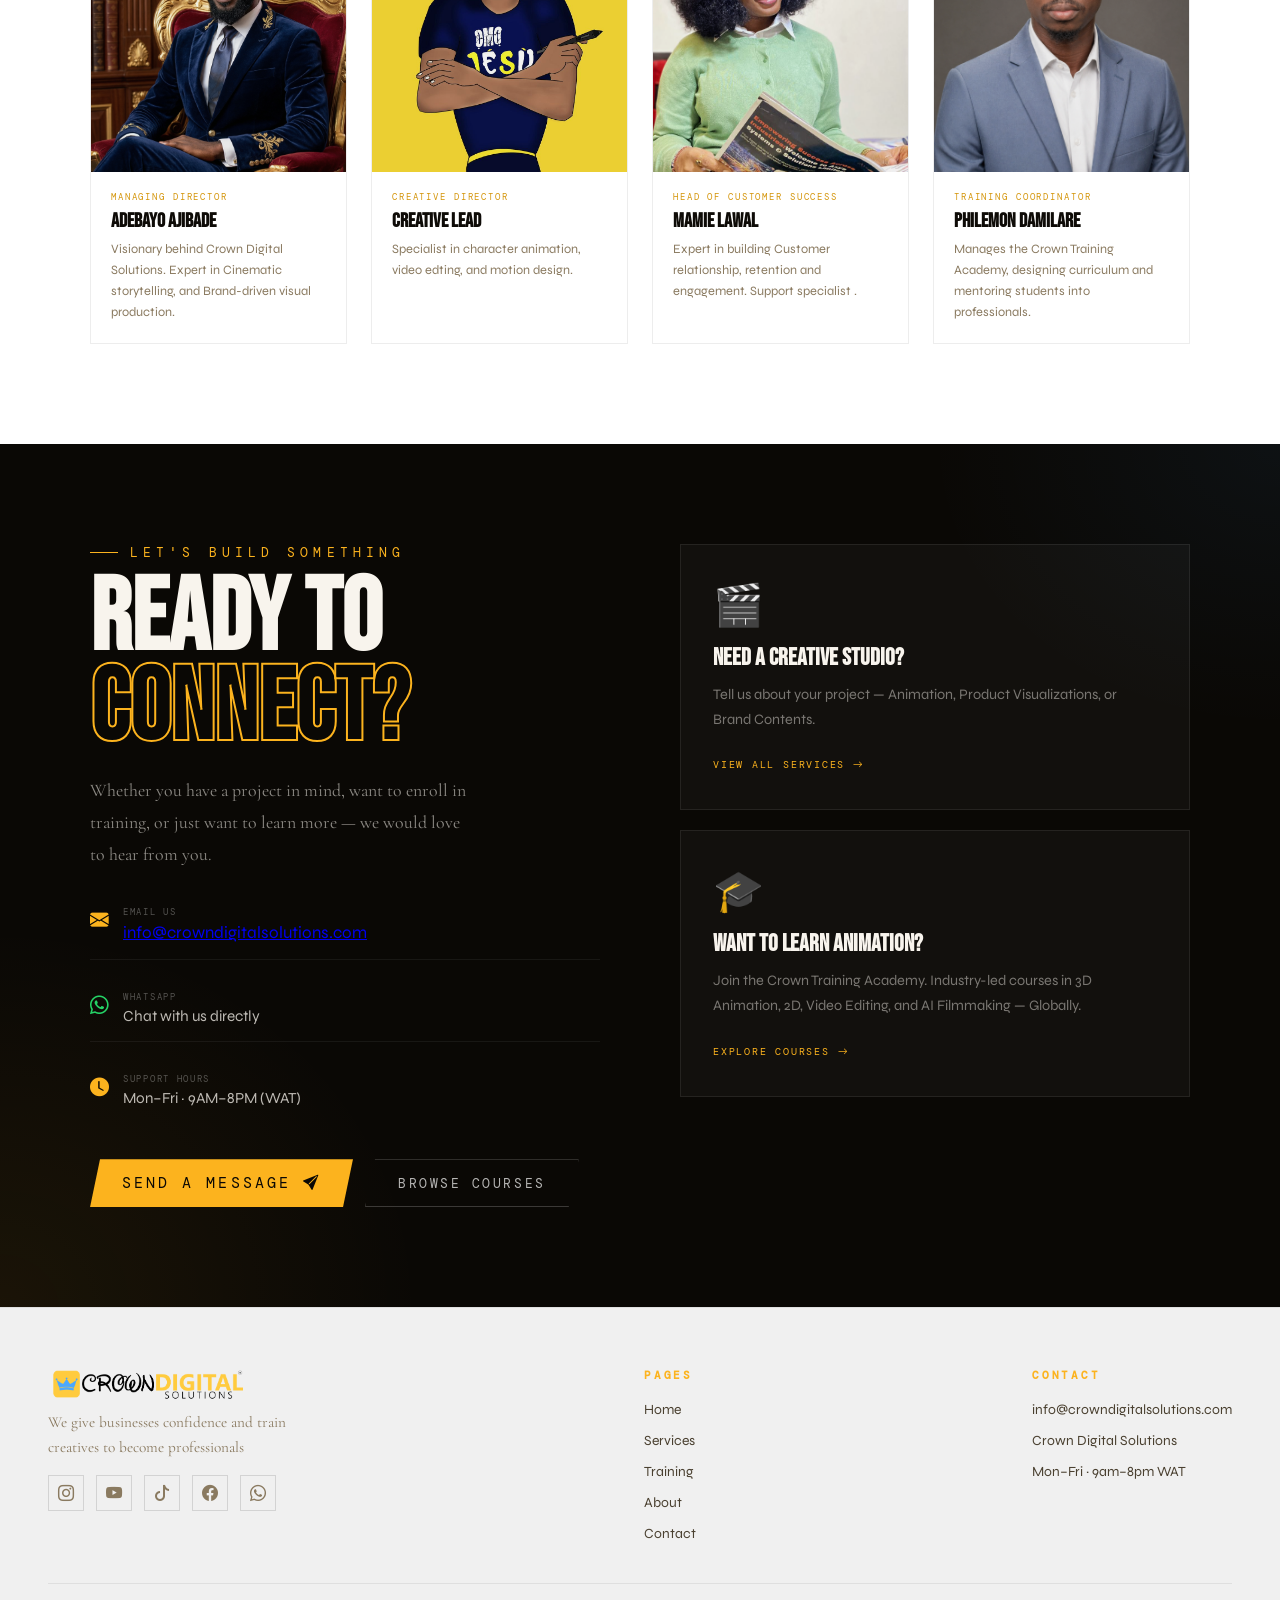
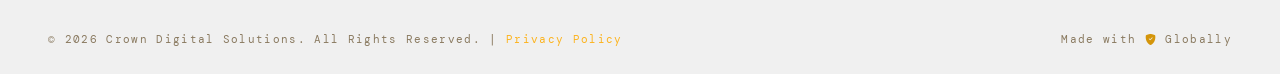
==== commit 91901d81: "Update about.html" ====
--- a/about.html
+++ b/about.html
@@ -1048,7 +1048,7 @@
           <i class="bi bi-whatsapp ab-cta-ico" style="color:#25d366"></i>
           <div>
             <span class="ab-cta-detail-label">WhatsApp</span>
-            <a href="https://wa.me/2348032632795" target="_blank" rel="noopener" class="ab-cta-detail-val">Chat with us directly</a>
+            <a href="https://wa.me/2348101861630" target="_blank" rel="noopener" class="ab-cta-detail-val">Chat with us directly</a>
           </div>
         </div>
         <div class="ab-cta-detail">
@@ -1091,8 +1091,8 @@
       <p>We give businesses confidence and train creatives to become professionals</p>
       <div class="ft-socials">
         <a href="https://www.instagram.com/crowndigitalsolution/" class="ft-soc-link" target="_blank" rel="noopener noreferrer"><i class="bi bi-instagram"></i></a>
+        <a href="https://www.youtube.com/@CrownDigitalSolutions" class="ft-soc-link" target="_blank" rel="noopener noreferrer"><i class="bi bi-youtube"></i></a>
         <a href="https://www.tiktok.com/@crowndigitalsolutions" class="ft-soc-link" target="_blank" rel="noopener noreferrer"><i class="bi bi-tiktok"></i></a>
-        <a href="#" class="ft-soc-link"><i class="bi bi-twitter-x"></i></a>
         <a href="#" class="ft-soc-link"><i class="bi bi-facebook"></i></a>
         <a href="https://wa.me/2348101861630" class="ft-soc-link" target="_blank" rel="noopener noreferrer"><i class="bi bi-whatsapp"></i></a>
       </div>
@@ -1105,7 +1105,6 @@
     <p class="ft-copy">Made with <i class="bi bi-shield-fill-check" style="color:var(--gold)"></i> Globally</p>
   </div>
 </footer>
-
 <script src="shared.js"></script>
 <script>
 /* ── LOADER KILL ── */
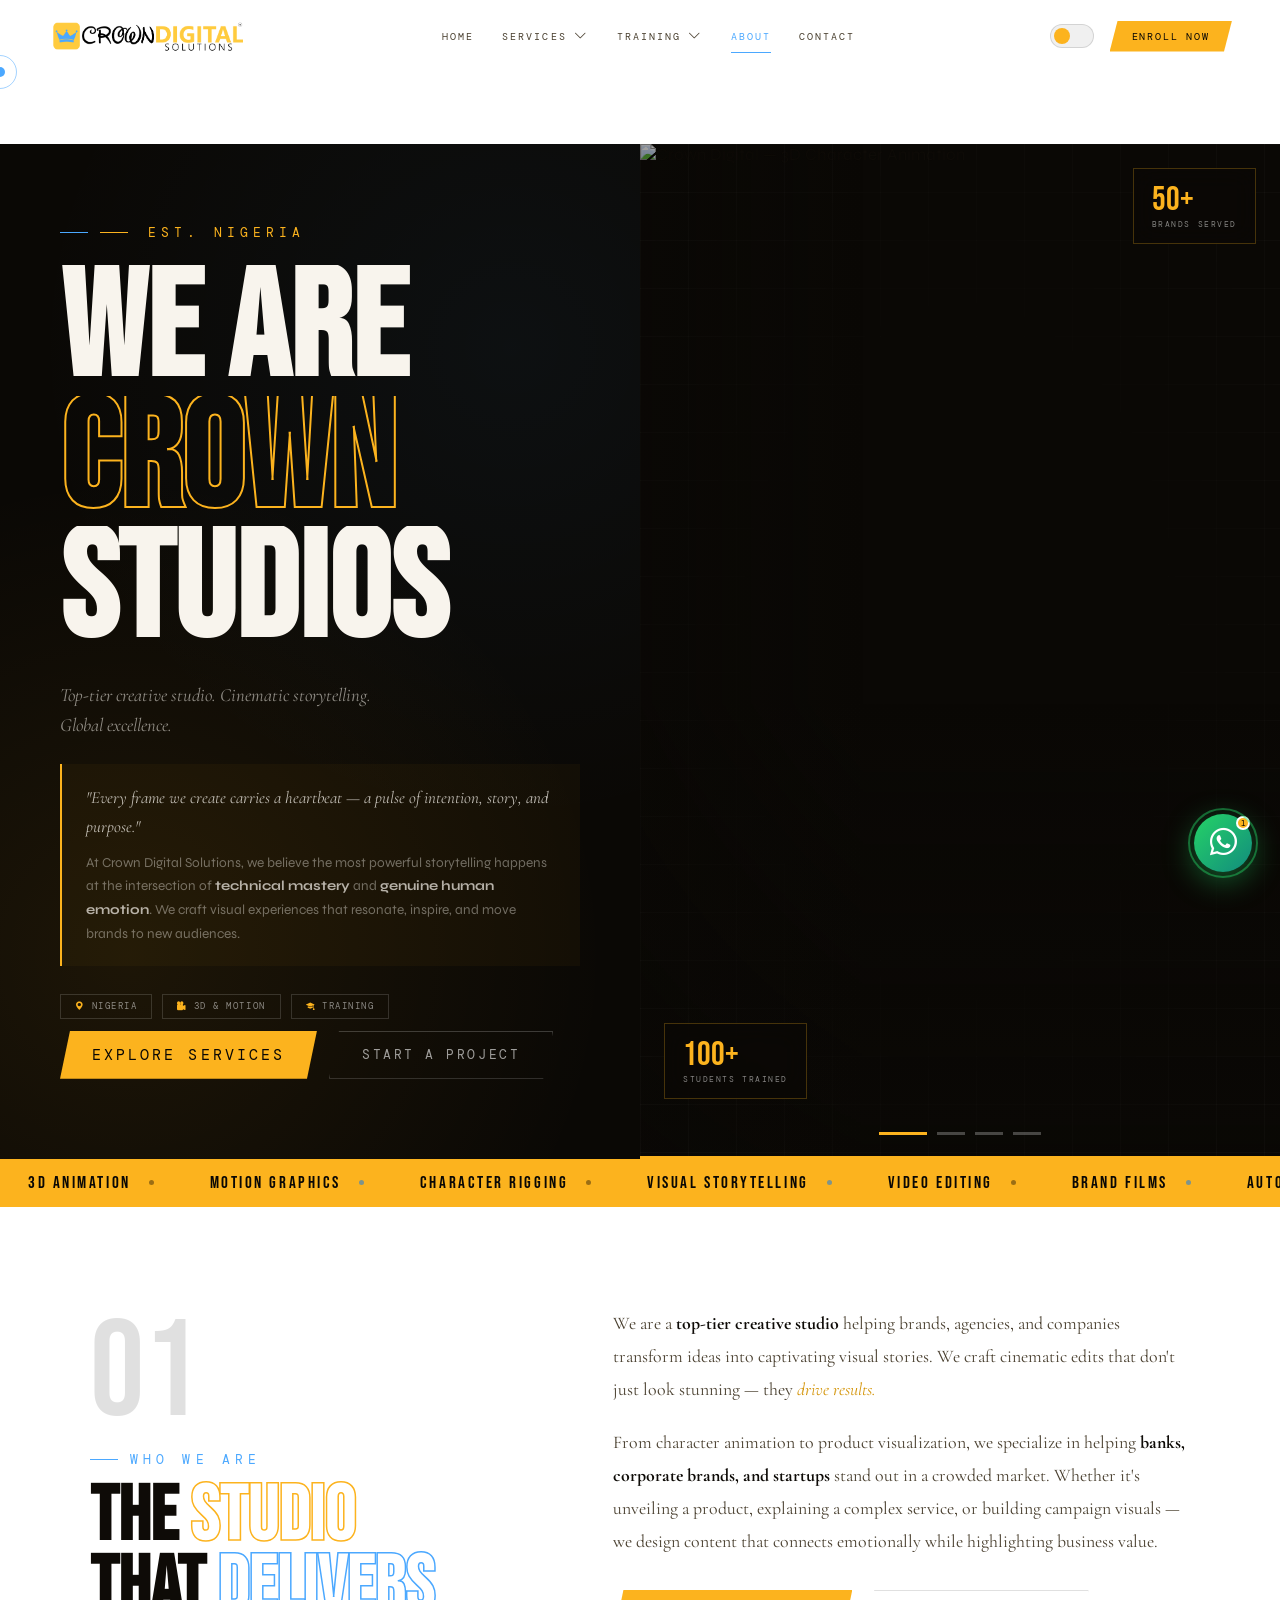
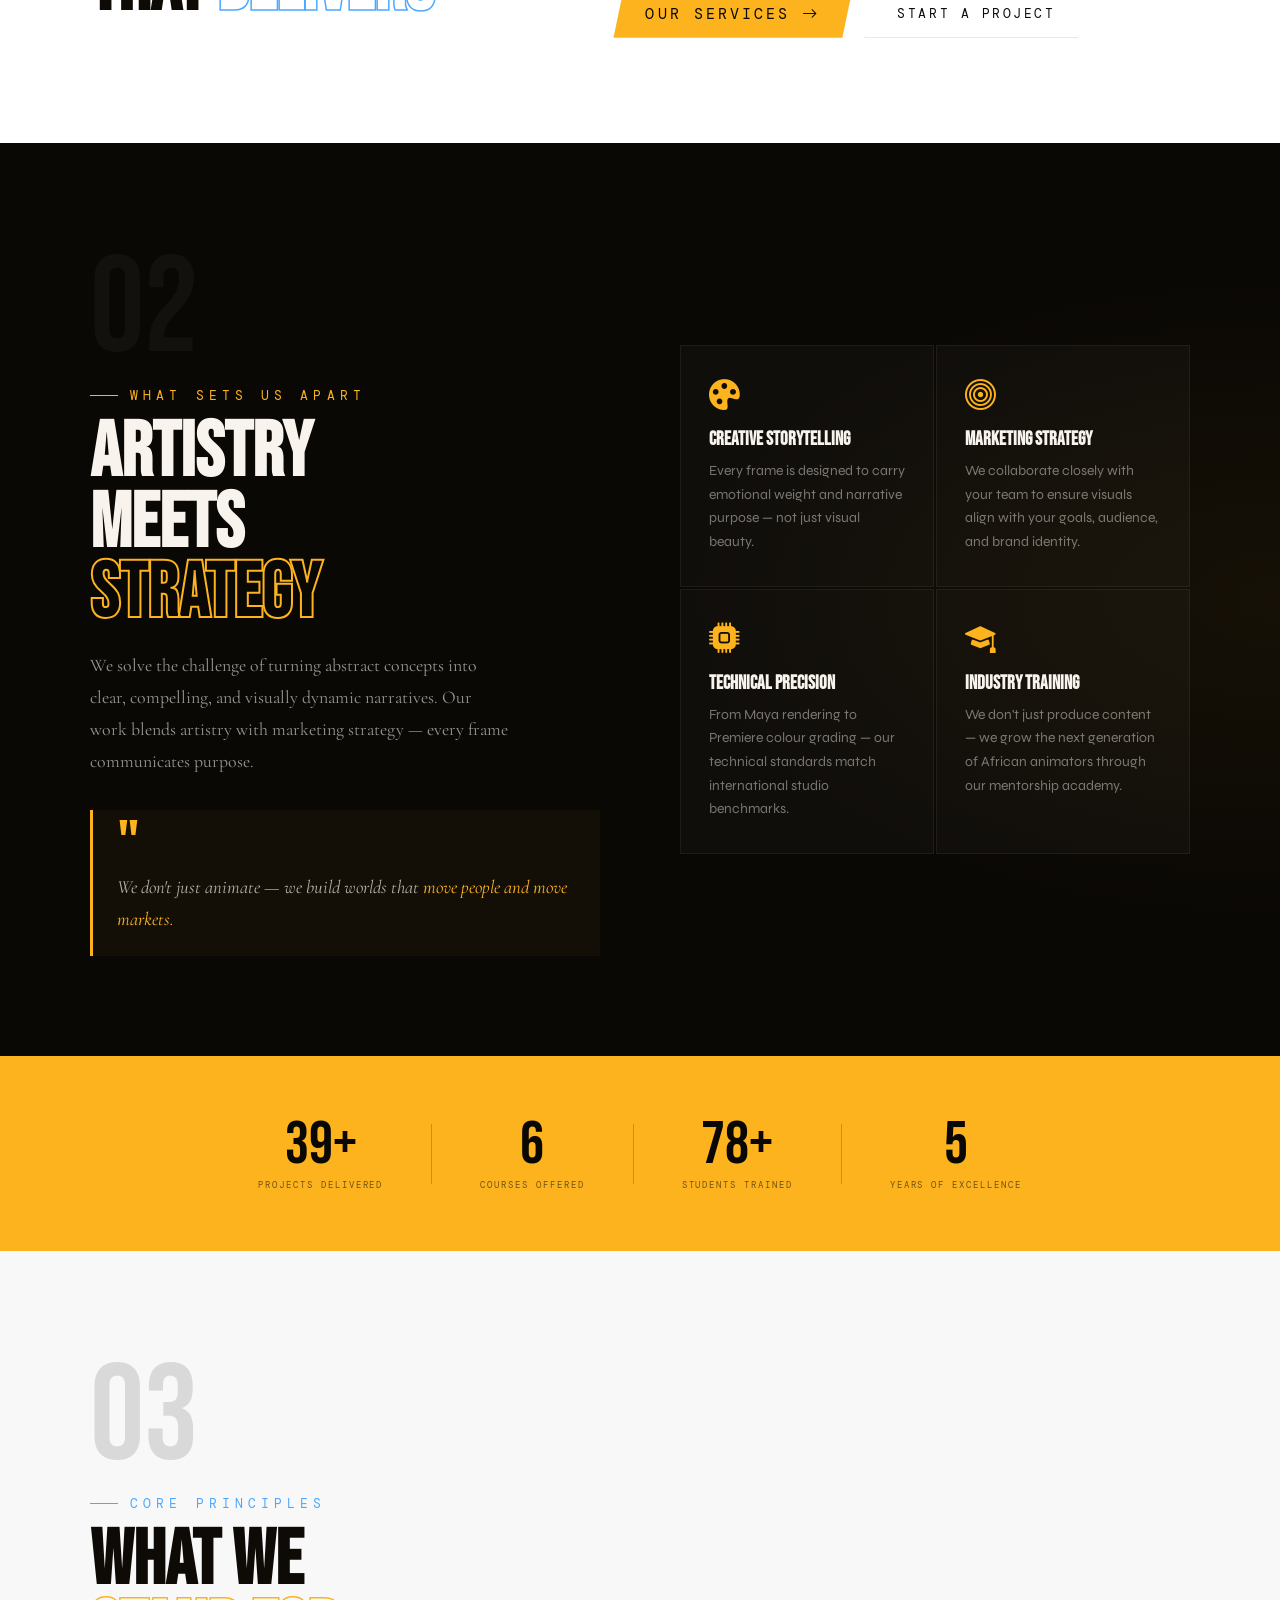
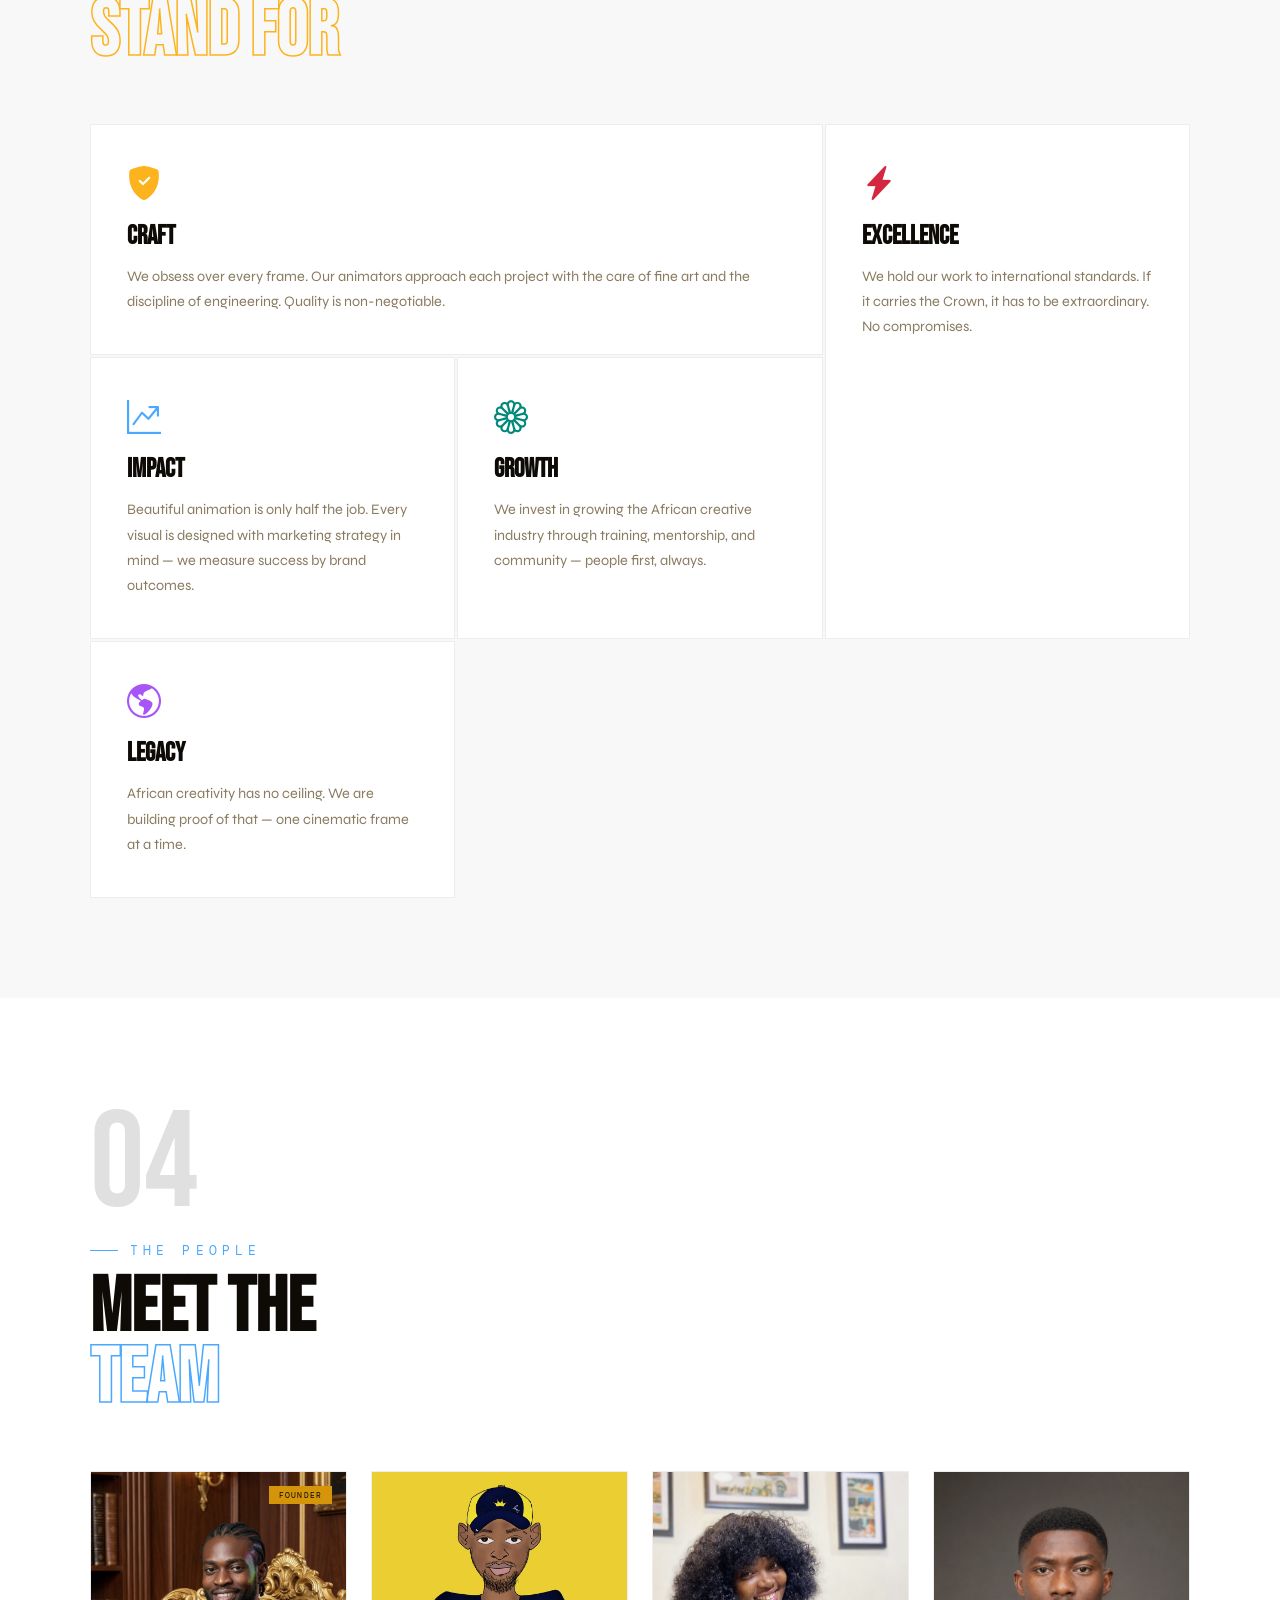
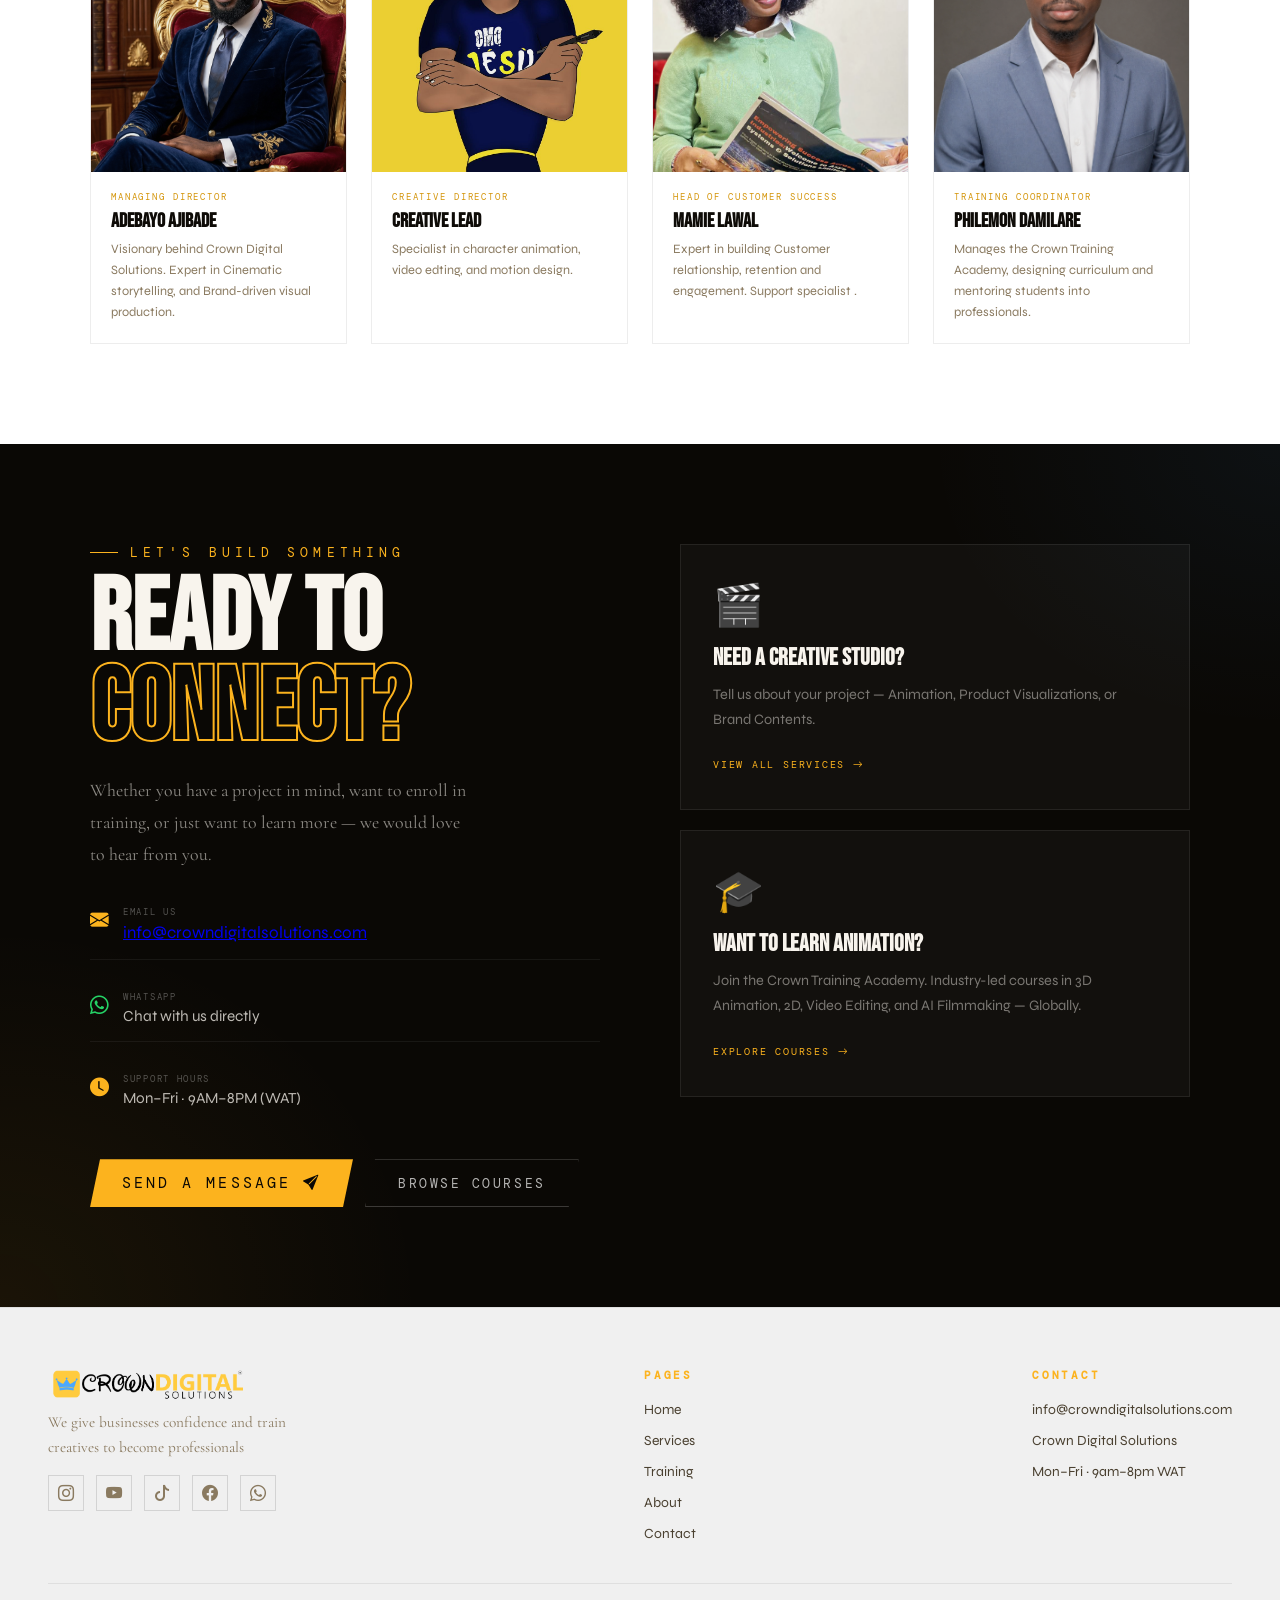
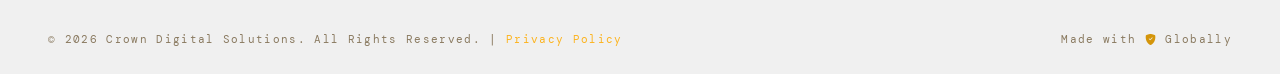
==== commit 11a79ffb: "Update about.html" ====
--- a/about.html
+++ b/about.html
@@ -17,6 +17,7 @@
 <meta name="twitter:image" content="https://raw.githubusercontent.com/Limboo05/Crown-Digital-Studio/main/Brand%20Logos/Crown%20Digital%20Logo%20v1%20-%20Black.png">
 <link rel="canonical" href="https://crowndigitalstudios.com/about.html">
 <link rel="stylesheet" href="shared.css">
+<link rel="icon" type="image/png" href="logos.PNG">
 <style>
 body { padding-top: var(--nav-h); }
 
